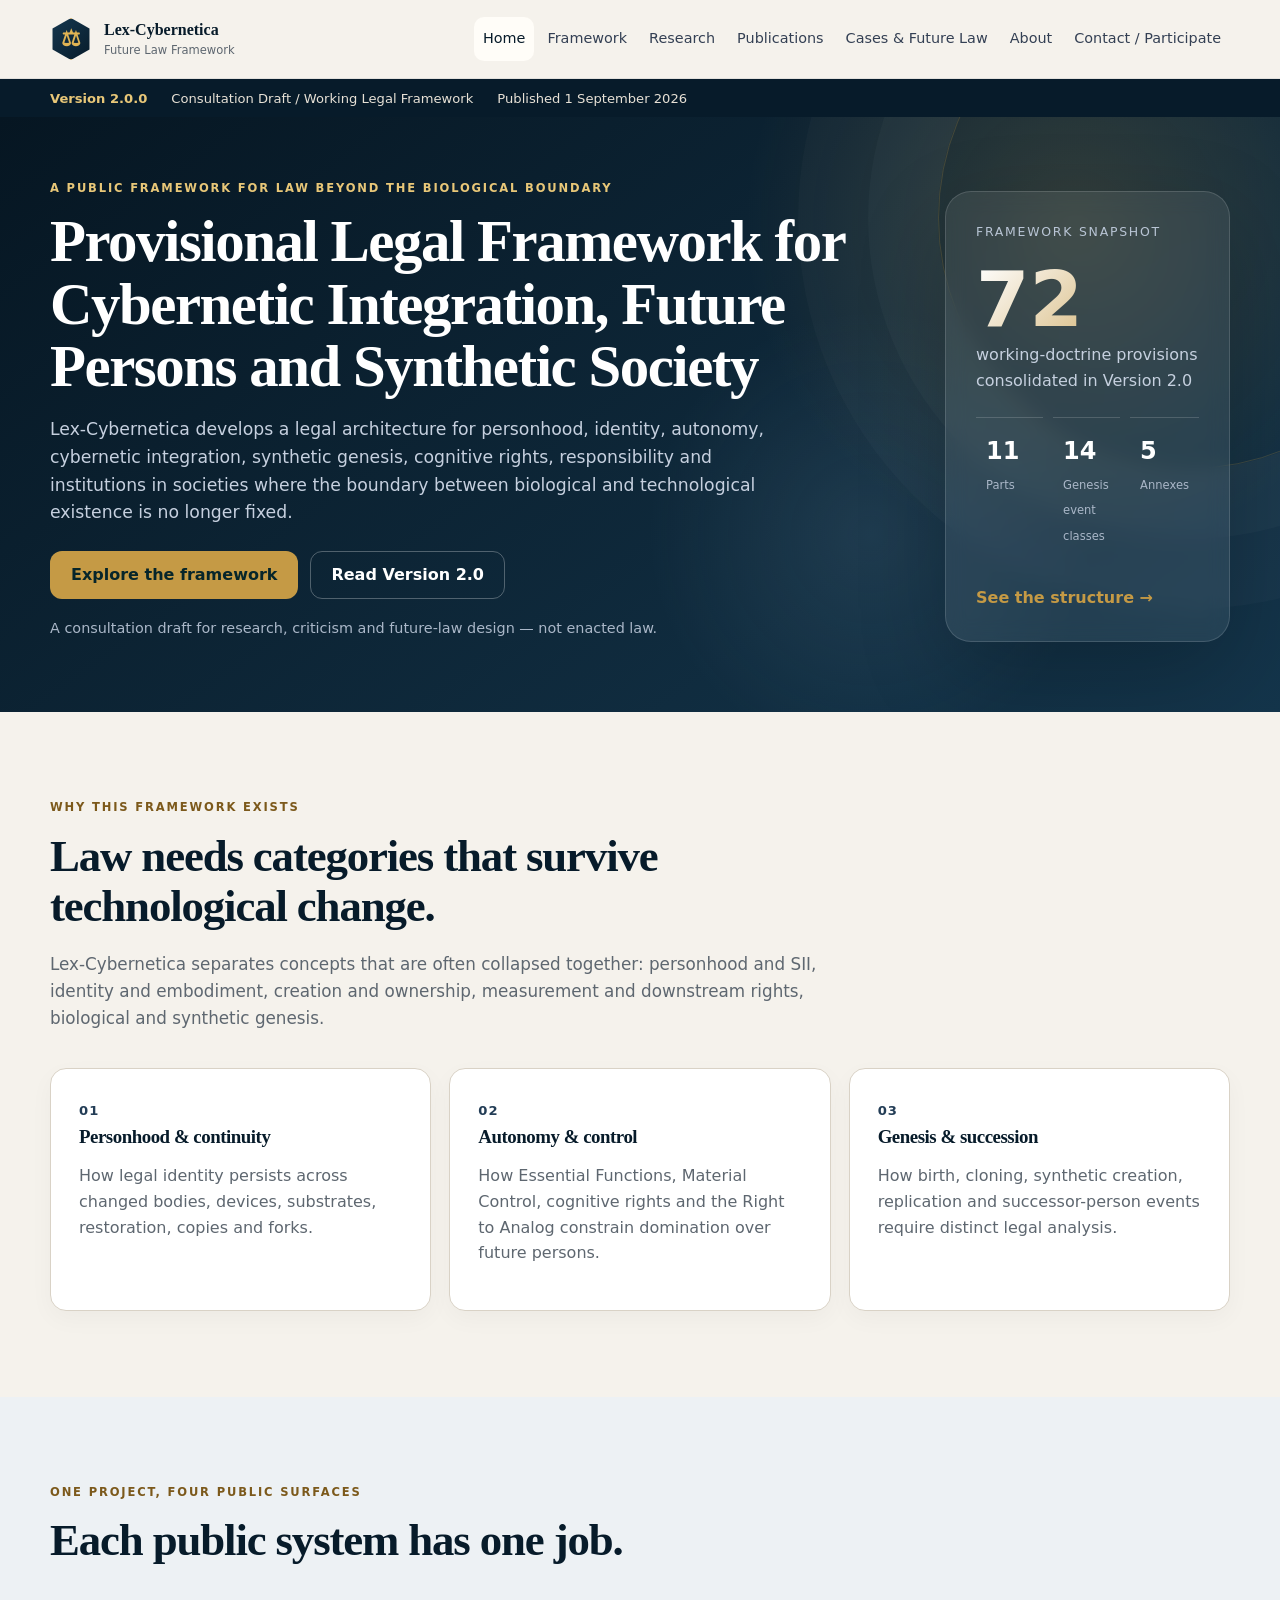
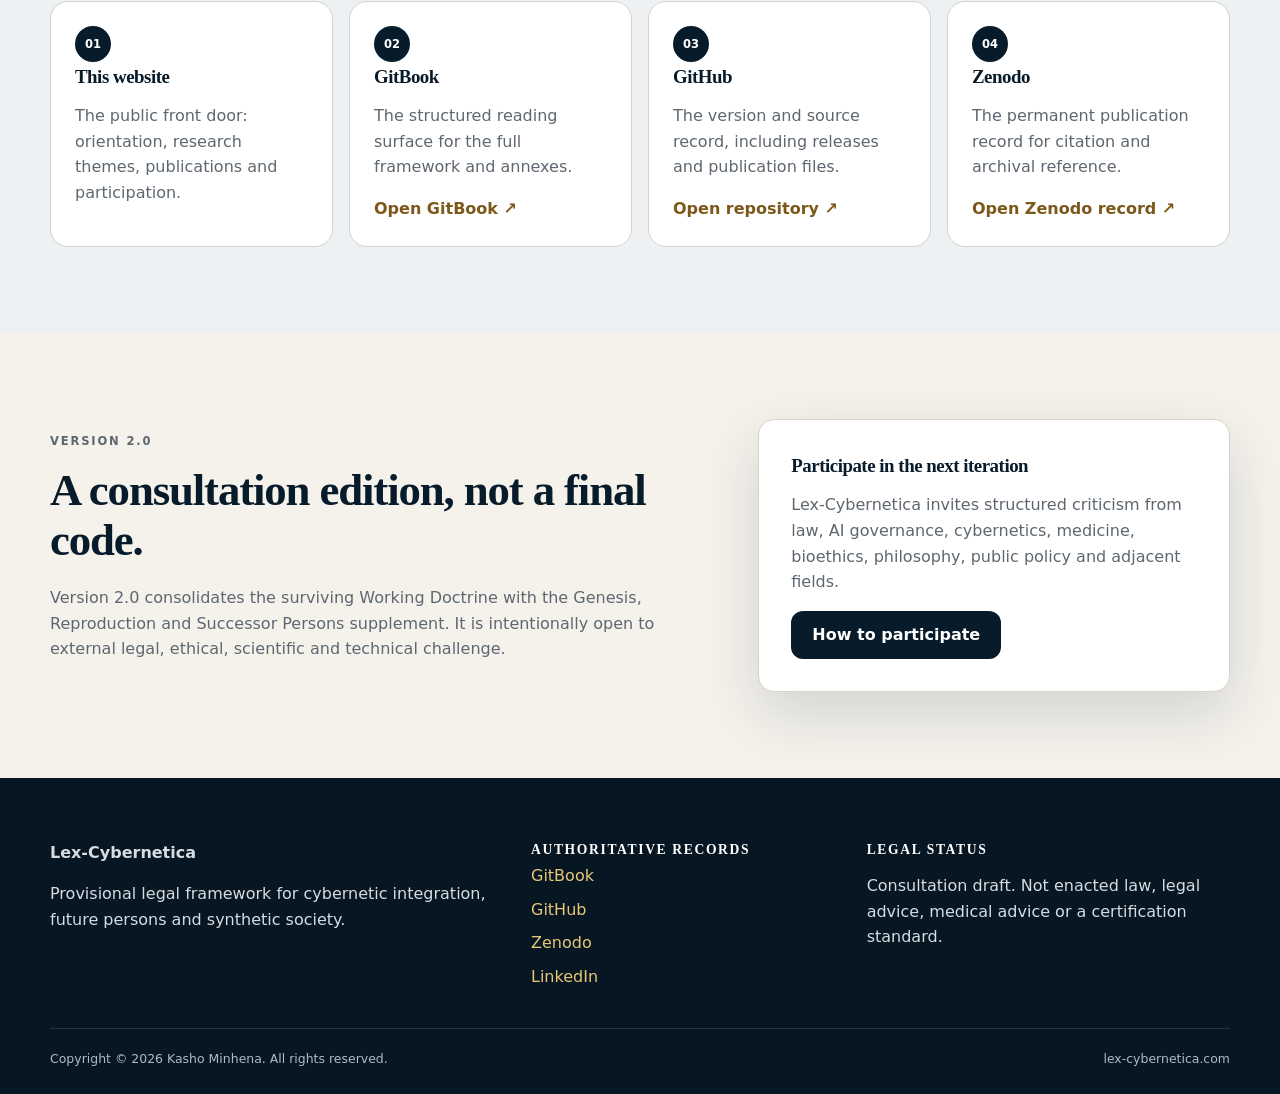
==== website/index.html @ 2afe6c81 "Publish Lex-Cybernetica public website" ====
<!doctype html>
<html lang="en">
<head>
  <meta charset="utf-8">
  <meta name="viewport" content="width=device-width,initial-scale=1">
  <meta name="description" content="Lex-Cybernetica is a provisional legal framework for cybernetic integration, future persons and synthetic society.">
  <meta name="referrer" content="strict-origin-when-cross-origin">
  <meta http-equiv="Content-Security-Policy" content="default-src 'self'; img-src 'self' data:; style-src 'self'; script-src 'self'; connect-src 'none'; object-src 'none'; base-uri 'self'; form-action 'self'; upgrade-insecure-requests">
  <link rel="canonical" href="https://lex-cybernetica.com/">
  <meta property="og:type" content="website">
  <meta property="og:site_name" content="Lex-Cybernetica">
  <meta property="og:title" content="Lex-Cybernetica | Future Law Framework">
  <meta property="og:description" content="Lex-Cybernetica is a provisional legal framework for cybernetic integration, future persons and synthetic society.">
  <meta property="og:url" content="https://lex-cybernetica.com/">
  <meta name="twitter:card" content="summary">
  <title>Lex-Cybernetica | Future Law Framework</title>
  <link rel="stylesheet" href="assets/css/site.css">

</head>
<body>
  <a class="skip-link" href="#main">Skip to content</a>
  <header class="site-header" data-header>
    <div class="container header-inner">
      <a class="brand" href="index.html" aria-label="Lex-Cybernetica home">
        <span class="brand-mark" aria-hidden="true">⚖</span>
        <span class="brand-text"><strong>Lex-Cybernetica</strong><small>Future Law Framework</small></span>
      </a>
      <button class="nav-toggle" type="button" aria-expanded="false" aria-controls="primary-nav" data-nav-toggle>
        <span class="sr-only">Toggle navigation</span><span aria-hidden="true">Menu</span>
      </button>
      <nav id="primary-nav" class="primary-nav" aria-label="Primary" data-nav>
        <a href="index.html" aria-current="page">Home</a><a href="framework.html">Framework</a><a href="research.html">Research</a><a href="publications.html">Publications</a><a href="cases.html">Cases & Future Law</a><a href="about.html">About</a><a href="participate.html">Contact / Participate</a>
      </nav>
    </div>
  </header>
  <main id="main">
    <div class="status-strip" role="note"><div class="container"><strong>Version 2.0.0</strong><span>Consultation Draft / Working Legal Framework</span><span>Published 1 September 2026</span></div></div>

<section class="hero">
  <div class="container hero-grid">
    <div class="hero-copy reveal">
      <p class="eyebrow">A public framework for law beyond the biological boundary</p>
      <h1>Provisional Legal Framework for Cybernetic Integration, Future Persons and Synthetic Society</h1>
      <p class="lede">Lex-Cybernetica develops a legal architecture for personhood, identity, autonomy, cybernetic integration, synthetic genesis, cognitive rights, responsibility and institutions in societies where the boundary between biological and technological existence is no longer fixed.</p>
      <div class="button-row"><a class="button primary" href="framework.html">Explore the framework</a><a class="button ghost" href="publications.html">Read Version 2.0</a></div>
      <p class="hero-note">A consultation draft for research, criticism and future-law design — not enacted law.</p>
    </div>
    <aside class="hero-panel reveal" aria-label="Framework snapshot">
      <span class="panel-kicker">Framework snapshot</span>
      <strong class="big-number">72</strong><span>working-doctrine provisions consolidated in Version 2.0</span>
      <div class="metric-grid"><div><strong>11</strong><span>Parts</span></div><div><strong>14</strong><span>Genesis event classes</span></div><div><strong>5</strong><span>Annexes</span></div></div>
      <a href="framework.html">See the structure →</a>
    </aside>
  </div>
</section>
<section class="section">
  <div class="container">
    <div class="section-head"><p class="eyebrow">Why this framework exists</p><h2>Law needs categories that survive technological change.</h2><p>Lex-Cybernetica separates concepts that are often collapsed together: personhood and SII, identity and embodiment, creation and ownership, measurement and downstream rights, biological and synthetic genesis.</p></div>
    <div class="card-grid three">
      <article class="card"><span class="card-index">01</span><h3>Personhood & continuity</h3><p>How legal identity persists across changed bodies, devices, substrates, restoration, copies and forks.</p></article>
      <article class="card"><span class="card-index">02</span><h3>Autonomy & control</h3><p>How Essential Functions, Material Control, cognitive rights and the Right to Analog constrain domination over future persons.</p></article>
      <article class="card"><span class="card-index">03</span><h3>Genesis & succession</h3><p>How birth, cloning, synthetic creation, replication and successor-person events require distinct legal analysis.</p></article>
    </div>
  </div>
</section>
<section class="section section-tint">
  <div class="container">
    <div class="section-head"><p class="eyebrow">One project, four public surfaces</p><h2>Each public system has one job.</h2></div>
    <div class="surface-grid">
      <article><span>01</span><h3>This website</h3><p>The public front door: orientation, research themes, publications and participation.</p></article>
      <article><span>02</span><h3>GitBook</h3><p>The structured reading surface for the full framework and annexes.</p><a class="text-link" href="https://duck-14.gitbook.io/lex-cybernetica" target="_blank" rel="noopener noreferrer">Open GitBook<span aria-hidden="true"> ↗</span></a></article>
      <article><span>03</span><h3>GitHub</h3><p>The version and source record, including releases and publication files.</p><a class="text-link" href="https://github.com/Kasho-Minhena/lex-cybernetica" target="_blank" rel="noopener noreferrer">Open repository<span aria-hidden="true"> ↗</span></a></article>
      <article><span>04</span><h3>Zenodo</h3><p>The permanent publication record for citation and archival reference.</p><a class="text-link" href="https://zenodo.org/records/22234758" target="_blank" rel="noopener noreferrer">Open Zenodo record<span aria-hidden="true"> ↗</span></a></article>
    </div>
  </div>
</section>
<section class="section">
  <div class="container split">
    <div><p class="eyebrow">Version 2.0</p><h2>A consultation edition, not a final code.</h2><p>Version 2.0 consolidates the surviving Working Doctrine with the Genesis, Reproduction and Successor Persons supplement. It is intentionally open to external legal, ethical, scientific and technical challenge.</p></div>
    <div class="callout"><h3>Participate in the next iteration</h3><p>Lex-Cybernetica invites structured criticism from law, AI governance, cybernetics, medicine, bioethics, philosophy, public policy and adjacent fields.</p><a class="button secondary" href="participate.html">How to participate</a></div>
  </div>
</section>

  </main>
  <footer class="site-footer">
    <div class="container footer-grid">
      <div><strong>Lex-Cybernetica</strong><p>Provisional legal framework for cybernetic integration, future persons and synthetic society.</p></div>
      <div><h2>Authoritative records</h2><div class="footer-links"><a href="https://duck-14.gitbook.io/lex-cybernetica" target="_blank" rel="noopener noreferrer">GitBook</a><a href="https://github.com/Kasho-Minhena/lex-cybernetica" target="_blank" rel="noopener noreferrer">GitHub</a><a href="https://zenodo.org/records/22234758" target="_blank" rel="noopener noreferrer">Zenodo</a><a href="https://www.linkedin.com/feed/update/urn:li:ugcPost:7500589433096794115/?actorCompanyId=143609964" target="_blank" rel="noopener noreferrer">LinkedIn</a></div></div>
      <div><h2>Legal status</h2><p>Consultation draft. Not enacted law, legal advice, medical advice or a certification standard.</p></div>
    </div>
    <div class="container footer-bottom"><span>Copyright © 2026 Kasho Minhena. All rights reserved.</span><span>lex-cybernetica.com</span></div>
  </footer>
  <script src="assets/js/site.js" defer></script>
</body>
</html>
---- website/assets/css/site.css ----
:root{--ink:#071b2a;--ink-2:#102b3f;--paper:#f5f2ec;--white:#fffdf8;--muted:#5e6770;--line:#d9d2c6;--cyan:#c59a45;--cyan-dark:#7c591b;--violet:#233d56;--gold:#c59a45;--shadow:0 22px 60px rgba(7,27,42,.14);--radius:16px;--max:1180px}
*{box-sizing:border-box}html{scroll-behavior:smooth}body{margin:0;background:var(--paper);color:var(--ink);font-family:Inter,ui-sans-serif,system-ui,-apple-system,BlinkMacSystemFont,"Segoe UI",sans-serif;line-height:1.6}a{color:inherit}a:focus-visible,button:focus-visible{outline:3px solid var(--cyan);outline-offset:3px;border-radius:8px}img{max-width:100%}.container{width:min(var(--max),calc(100% - 40px));margin-inline:auto}.narrow{max-width:850px}.skip-link{position:fixed;left:16px;top:-80px;z-index:999;background:#fff;color:#000;padding:12px 16px;border-radius:10px}.skip-link:focus{top:16px}.sr-only{position:absolute;width:1px;height:1px;padding:0;margin:-1px;overflow:hidden;clip:rect(0,0,0,0);white-space:nowrap;border:0}.site-header{position:sticky;top:0;z-index:50;background:rgba(246,247,248,.94);backdrop-filter:blur(16px);border-bottom:1px solid rgba(11,20,37,.08)}.header-inner{display:flex;align-items:center;justify-content:space-between;min-height:78px;gap:24px}.brand{text-decoration:none;display:flex;align-items:center;gap:12px}.brand-mark{display:grid;place-items:center;width:42px;height:42px;border-radius:13px;background:linear-gradient(135deg,var(--ink),var(--violet));color:white;font-weight:800;letter-spacing:.04em}.brand-text{display:grid;line-height:1.05}.brand-text small{color:var(--muted);font-size:.72rem;margin-top:5px}.primary-nav{display:flex;gap:4px;align-items:center}.primary-nav a{text-decoration:none;padding:10px 9px;border-radius:10px;font-size:.9rem;color:#344054}.primary-nav a:hover,.primary-nav a[aria-current="page"]{background:#fff;color:var(--ink)}.nav-toggle{display:none;border:1px solid var(--line);background:#fff;border-radius:10px;padding:9px 12px;font:inherit}.status-strip{background:var(--ink);color:#dbe3ef;font-size:.82rem}.status-strip .container{display:flex;gap:24px;align-items:center;min-height:38px}.status-strip strong{color:var(--cyan)}.hero{position:relative;overflow:hidden;padding:62px 0 58px;background:radial-gradient(circle at 84% 18%,rgba(118,103,242,.24),transparent 28%),radial-gradient(circle at 68% 70%,rgba(44,212,217,.16),transparent 23%),linear-gradient(145deg,#081321,#14233a);color:white}.hero:after{content:"";position:absolute;width:500px;height:500px;border:1px solid rgba(255,255,255,.08);border-radius:50%;right:-160px;top:-150px;box-shadow:0 0 0 70px rgba(255,255,255,.025),0 0 0 140px rgba(255,255,255,.018)}.hero-grid{position:relative;z-index:1;display:grid;grid-template-columns:minmax(0,1.7fr) minmax(285px,.55fr);gap:48px;align-items:center}.eyebrow{text-transform:uppercase;letter-spacing:.16em;font-weight:800;font-size:.72rem;color:var(--cyan-dark);margin:0 0 14px}.hero .eyebrow,.section-dark .eyebrow{color:var(--cyan)}h1,h2,h3{line-height:1.12;letter-spacing:-.025em}h1{font-size:clamp(2.45rem,4.6vw,4.15rem);line-height:1.06;margin:.1em 0 .3em;max-width:1000px}h2{font-size:clamp(1.8rem,3.5vw,3rem);margin:.15em 0 .45em}h3{font-size:1.18rem;margin:.2em 0 .5em}.lede{font-size:clamp(1.05rem,1.8vw,1.3rem);color:#4b5565;max-width:800px}.hero .lede{color:#c6d0df;max-width:760px;font-size:clamp(1rem,1.35vw,1.16rem)}.button-row{display:flex;flex-wrap:wrap;gap:12px;margin-top:24px}.button{display:inline-flex;align-items:center;justify-content:center;min-height:48px;padding:0 20px;border-radius:12px;text-decoration:none;font-weight:800;border:1px solid transparent;transition:transform .18s ease,background .18s ease}.button:hover{transform:translateY(-2px)}.button.primary{background:var(--cyan);color:#06252a}.button.secondary{background:var(--ink);color:#fff}.button.ghost{border-color:rgba(255,255,255,.28);color:inherit;background:transparent}.section .button.ghost,.publication-card .button.ghost{border-color:var(--line);color:var(--ink);background:#fff}.hero-note{font-size:.9rem;color:#aab7c8;margin-top:18px}.hero-panel{background:rgba(255,255,255,.075);border:1px solid rgba(255,255,255,.14);border-radius:26px;padding:30px;backdrop-filter:blur(10px);box-shadow:0 30px 90px rgba(0,0,0,.2)}.panel-kicker{display:block;color:#b9c5d5;font-size:.78rem;text-transform:uppercase;letter-spacing:.14em}.big-number{display:block;font-size:4.8rem;line-height:.95;margin:22px 0 5px;color:#fff}@supports ((-webkit-background-clip:text) or (background-clip:text)){.big-number{background:linear-gradient(135deg,#fff,var(--cyan));-webkit-background-clip:text;background-clip:text;color:transparent}}.hero-panel>span:not(.panel-kicker){color:#c6d0df}.metric-grid{display:grid;grid-template-columns:repeat(3,1fr);gap:10px;margin:24px 0}.metric-grid div{padding:14px 10px;border-top:1px solid rgba(255,255,255,.16)}.metric-grid strong{display:block;font-size:1.5rem}.metric-grid span{font-size:.72rem;color:#aab7c8}.hero-panel a{color:var(--cyan);font-weight:800;text-decoration:none}.section{padding:86px 0}.section-tint{background:#edf1f4}.section-dark{background:var(--ink);color:#eef4fb}.section-dark p{color:#b9c5d5}.section-head{max-width:780px;margin-bottom:36px}.section-head>p:not(.eyebrow){color:var(--muted);font-size:1.05rem}.card-grid{display:grid;gap:18px}.card-grid.three{grid-template-columns:repeat(3,1fr)}.card{background:white;border:1px solid var(--line);border-radius:var(--radius);padding:28px;box-shadow:0 8px 25px rgba(11,20,37,.035)}.card p{color:var(--muted)}.card-index{font-weight:900;color:var(--violet);font-size:.82rem;letter-spacing:.08em}.text-link{color:var(--cyan-dark);font-weight:800;text-decoration:none}.surface-grid{display:grid;grid-template-columns:repeat(4,1fr);gap:16px}.surface-grid article{background:#fff;padding:24px;border-radius:18px;border:1px solid var(--line)}.surface-grid article>span{display:inline-grid;place-items:center;width:36px;height:36px;border-radius:50%;background:var(--ink);color:#fff;font-size:.72rem;font-weight:900}.surface-grid p{color:var(--muted)}.split{display:grid;grid-template-columns:1.15fr .85fr;gap:70px;align-items:center}.split p{color:var(--muted)}.callout,.identity-card{background:#fff;border:1px solid var(--line);border-radius:var(--radius);padding:32px;box-shadow:var(--shadow)}.page-hero{padding:86px 0 62px;background:linear-gradient(180deg,#eef2f6,transparent)}.page-hero h1{font-size:clamp(2.5rem,5vw,4.7rem)}.principles{background:#fff;border:1px solid var(--line);border-radius:var(--radius);padding:34px;margin-bottom:70px}.principle-list{list-style:none;padding:0;margin:20px 0 0;display:grid;gap:0}.principle-list li{display:grid;grid-template-columns:.8fr 1.2fr;gap:28px;padding:20px 0;border-top:1px solid var(--line)}.principle-list span{color:var(--muted)}.part-list{display:grid;grid-template-columns:repeat(2,1fr);gap:12px}.part-list article{display:grid;grid-template-columns:54px 1fr;align-items:center;background:#fff;border:1px solid var(--line);border-radius:15px;padding:16px 18px}.part-list article>span{font-weight:900;color:var(--violet)}.part-list h3{margin:0}.annex-band{margin-top:55px;padding:34px;border-radius:var(--radius);background:linear-gradient(135deg,var(--ink),#243a5e);color:#fff;display:grid;grid-template-columns:1fr 1fr;gap:40px}.annex-band ul{margin:0;padding-left:20px}.annex-band .eyebrow{color:var(--cyan)}.centered{justify-content:center;margin-top:36px}.research-grid{display:grid;grid-template-columns:repeat(2,1fr);gap:18px}.research-grid article{padding:32px;border:1px solid var(--line);background:#fff;border-radius:var(--radius)}.research-grid article>span{color:var(--violet);font-weight:900;font-size:.76rem;text-transform:uppercase;letter-spacing:.12em}.research-grid p{color:var(--muted)}.process-list{list-style:none;padding:0;margin:0;display:grid;gap:10px}.process-list li{display:flex;align-items:center;gap:14px;padding:14px 16px;background:rgba(255,255,255,.07);border-radius:12px}.process-list span{display:grid;place-items:center;width:30px;height:30px;border-radius:50%;background:var(--cyan);color:var(--ink);font-weight:900}.callout-wide{display:flex;align-items:center;justify-content:space-between;gap:40px;background:#fff;border:1px solid var(--line);border-radius:var(--radius);padding:34px}.callout-wide p{color:var(--muted)}.publication-card{display:grid;grid-template-columns:1.4fr .6fr;background:#fff;border:1px solid var(--line);border-radius:28px;overflow:hidden;box-shadow:var(--shadow);margin-bottom:70px}.pub-main{padding:42px}.pub-actions{padding:38px;background:#eef2f6;display:flex;flex-direction:column;align-items:stretch;gap:12px}.pill{display:inline-block;background:#dff9f7;color:#096b70;font-weight:900;padding:7px 11px;border-radius:999px;font-size:.75rem;text-transform:uppercase;letter-spacing:.08em}.pub-subtitle{font-size:1.2rem;color:var(--muted);max-width:700px}.publication-card dl{display:grid;grid-template-columns:repeat(2,1fr);gap:16px;margin-top:32px}.publication-card dl div{border-top:1px solid var(--line);padding-top:12px}.publication-card dt{font-size:.75rem;text-transform:uppercase;color:var(--muted);font-weight:800}.publication-card dd{margin:4px 0 0;font-weight:800;overflow-wrap:anywhere}.download-row{display:flex;gap:10px;margin-top:8px}.download-row a{flex:1;text-align:center;padding:10px;border-radius:10px;background:#fff;border:1px solid var(--line);font-weight:800;text-decoration:none}.legal-box{margin-top:36px;padding:24px;border-left:4px solid var(--gold);background:#fff}.scenario-flow{display:grid;grid-template-columns:repeat(4,1fr);gap:12px}.scenario-flow>div{padding:26px 22px;background:#fff;border:1px solid var(--line);border-radius:18px}.scenario-flow span{font-size:1.7rem;font-weight:900;color:var(--violet)}.scenario-flow p{color:var(--muted)}.quote-card{background:#fff;padding:40px;border-radius:var(--radius);box-shadow:var(--shadow)}.quote-card p{font-size:1.8rem!important;color:var(--ink)!important;font-weight:800}.quote-card span{color:var(--muted)}.identity-card>span{color:var(--violet);text-transform:uppercase;letter-spacing:.12em;font-size:.75rem;font-weight:900}.compare-grid{display:grid;grid-template-columns:1fr 1fr;gap:22px}.compare-grid>div{padding:30px;border:1px solid rgba(255,255,255,.12);border-radius:20px}.compare-grid li{margin:9px 0;color:#c6d0df}.participation-grid{display:grid;grid-template-columns:repeat(2,1fr);gap:18px}.participation-grid article{background:#fff;border:1px solid var(--line);padding:28px;border-radius:var(--radius)}.participation-grid article>span{color:var(--violet);font-weight:900}.participation-grid p{color:var(--muted)}.contact-panel{margin-top:55px;padding:38px;background:linear-gradient(135deg,var(--ink),#253e66);color:#fff;border-radius:var(--radius);display:flex;align-items:center;justify-content:space-between;gap:40px}.contact-panel p{color:#c6d0df}.submission-guide{margin-top:55px;max-width:820px}.submission-guide li{margin:10px 0}.site-footer{background:#07111f;color:#c6d0df;padding:62px 0 25px}.footer-grid{display:grid;grid-template-columns:1.2fr .8fr 1fr;gap:45px}.site-footer h2{font-size:.85rem;color:#fff;text-transform:uppercase;letter-spacing:.12em}.footer-links{display:grid;gap:8px}.footer-links a{color:var(--cyan);text-decoration:none}.footer-bottom{border-top:1px solid rgba(255,255,255,.12);margin-top:38px;padding-top:20px;display:flex;justify-content:space-between;gap:20px;font-size:.78rem;color:#8da0b8}
@media (max-width:980px){.header-inner{flex-wrap:wrap}.primary-nav{display:flex;width:100%;flex-wrap:wrap;justify-content:flex-start;padding-bottom:12px}.js-enabled .header-inner{flex-wrap:nowrap}.js-enabled .primary-nav{position:absolute;top:78px;left:20px;right:20px;width:auto;display:none;flex-direction:column;align-items:stretch;background:#fff;padding:10px;border:1px solid var(--line);border-radius:16px;box-shadow:var(--shadow)}.js-enabled .primary-nav[data-open="true"]{display:flex}.js-enabled .nav-toggle{display:block}.hero-grid,.split,.publication-card{grid-template-columns:1fr}.hero-grid{gap:38px}.surface-grid,.scenario-flow{grid-template-columns:repeat(2,1fr)}.card-grid.three{grid-template-columns:1fr}.footer-grid{grid-template-columns:1fr 1fr}.publication-card dl{grid-template-columns:1fr 1fr}.status-strip .container{overflow:auto;white-space:nowrap}}
@media (max-width:650px){.status-strip .container{overflow:visible;white-space:normal;flex-wrap:wrap;padding:8px 0;gap:4px 14px}.container{width:min(100% - 28px,var(--max))}.hero,.section{padding:62px 0}.page-hero{padding:62px 0 40px}.surface-grid,.part-list,.research-grid,.participation-grid,.scenario-flow,.compare-grid,.footer-grid,.publication-card dl{grid-template-columns:1fr}.principle-list li{grid-template-columns:1fr;gap:7px}.annex-band{grid-template-columns:1fr}.callout-wide,.contact-panel{align-items:flex-start;flex-direction:column}.footer-bottom{flex-direction:column}.brand-text small{display:none}.status-strip .container{gap:16px}.pub-main,.pub-actions{padding:26px}.hero-panel{padding:24px}}
@media (prefers-reduced-motion:reduce){*{scroll-behavior:auto!important;transition:none!important}}
@media print{.site-header,.status-strip,.site-footer,.button-row,.pub-actions{display:none!important}body{background:#fff}.section,.page-hero{padding:28px 0}.card,.publication-card{box-shadow:none}}

/* Unified-emblem visual system: derived from the Tales from Lex-Cybernetica covers. */
.brand-mark{border-radius:0;clip-path:polygon(50% 0,94% 25%,94% 75%,50% 100%,6% 75%,6% 25%);background:linear-gradient(135deg,#153850,#071b2a);color:#e0b353;font-family:Georgia,"Times New Roman",serif;font-size:1.4rem;box-shadow:inset 0 0 0 1px rgba(224,179,83,.82)}
.brand-text,h1,h2,h3{font-family:Georgia,"Times New Roman",serif}.brand-text small{font-family:Inter,ui-sans-serif,system-ui,sans-serif;letter-spacing:0}.site-header{background:rgba(245,242,236,.96)}.primary-nav a:hover,.primary-nav a[aria-current="page"]{background:#fffdf8;color:#071b2a}.hero{background:radial-gradient(circle at 84% 18%,rgba(197,154,69,.2),transparent 28%),radial-gradient(circle at 68% 70%,rgba(105,137,159,.17),transparent 23%),linear-gradient(145deg,#061622,#14354b)}.hero:after{border-color:rgba(197,154,69,.22)}.hero .eyebrow,.section-dark .eyebrow{color:#e8c778}.status-strip{background:#071b2a;color:#e7e1d6}.status-strip strong{color:#e8c778}.site-footer{background:#061622;color:#d6dce0}.footer-links a{color:#e8c778}.footer-bottom{color:#aebbc6}.book-shelf{display:grid;grid-template-columns:repeat(4,1fr);gap:18px;margin-top:30px}.book-card{display:flex;flex-direction:column;overflow:hidden;background:#fffdf8;border:1px solid var(--line);border-radius:var(--radius);box-shadow:0 10px 26px rgba(7,27,42,.08);transition:transform .18s ease,box-shadow .18s ease}.book-card:hover{transform:translateY(-4px);box-shadow:var(--shadow)}.book-cover{display:block;aspect-ratio:2 / 3;background:#071b2a;overflow:hidden}.book-cover img{display:block;width:100%;height:100%;object-fit:cover}.book-card h3{margin:18px 18px 7px;font-size:1.2rem}.book-card a:not(.book-cover){margin:0 18px 20px;color:#7c591b;font-weight:800;text-decoration:none}@media (max-width:980px){.book-shelf{grid-template-columns:repeat(2,1fr)}}@media (max-width:650px){.book-shelf{grid-template-columns:1fr}}
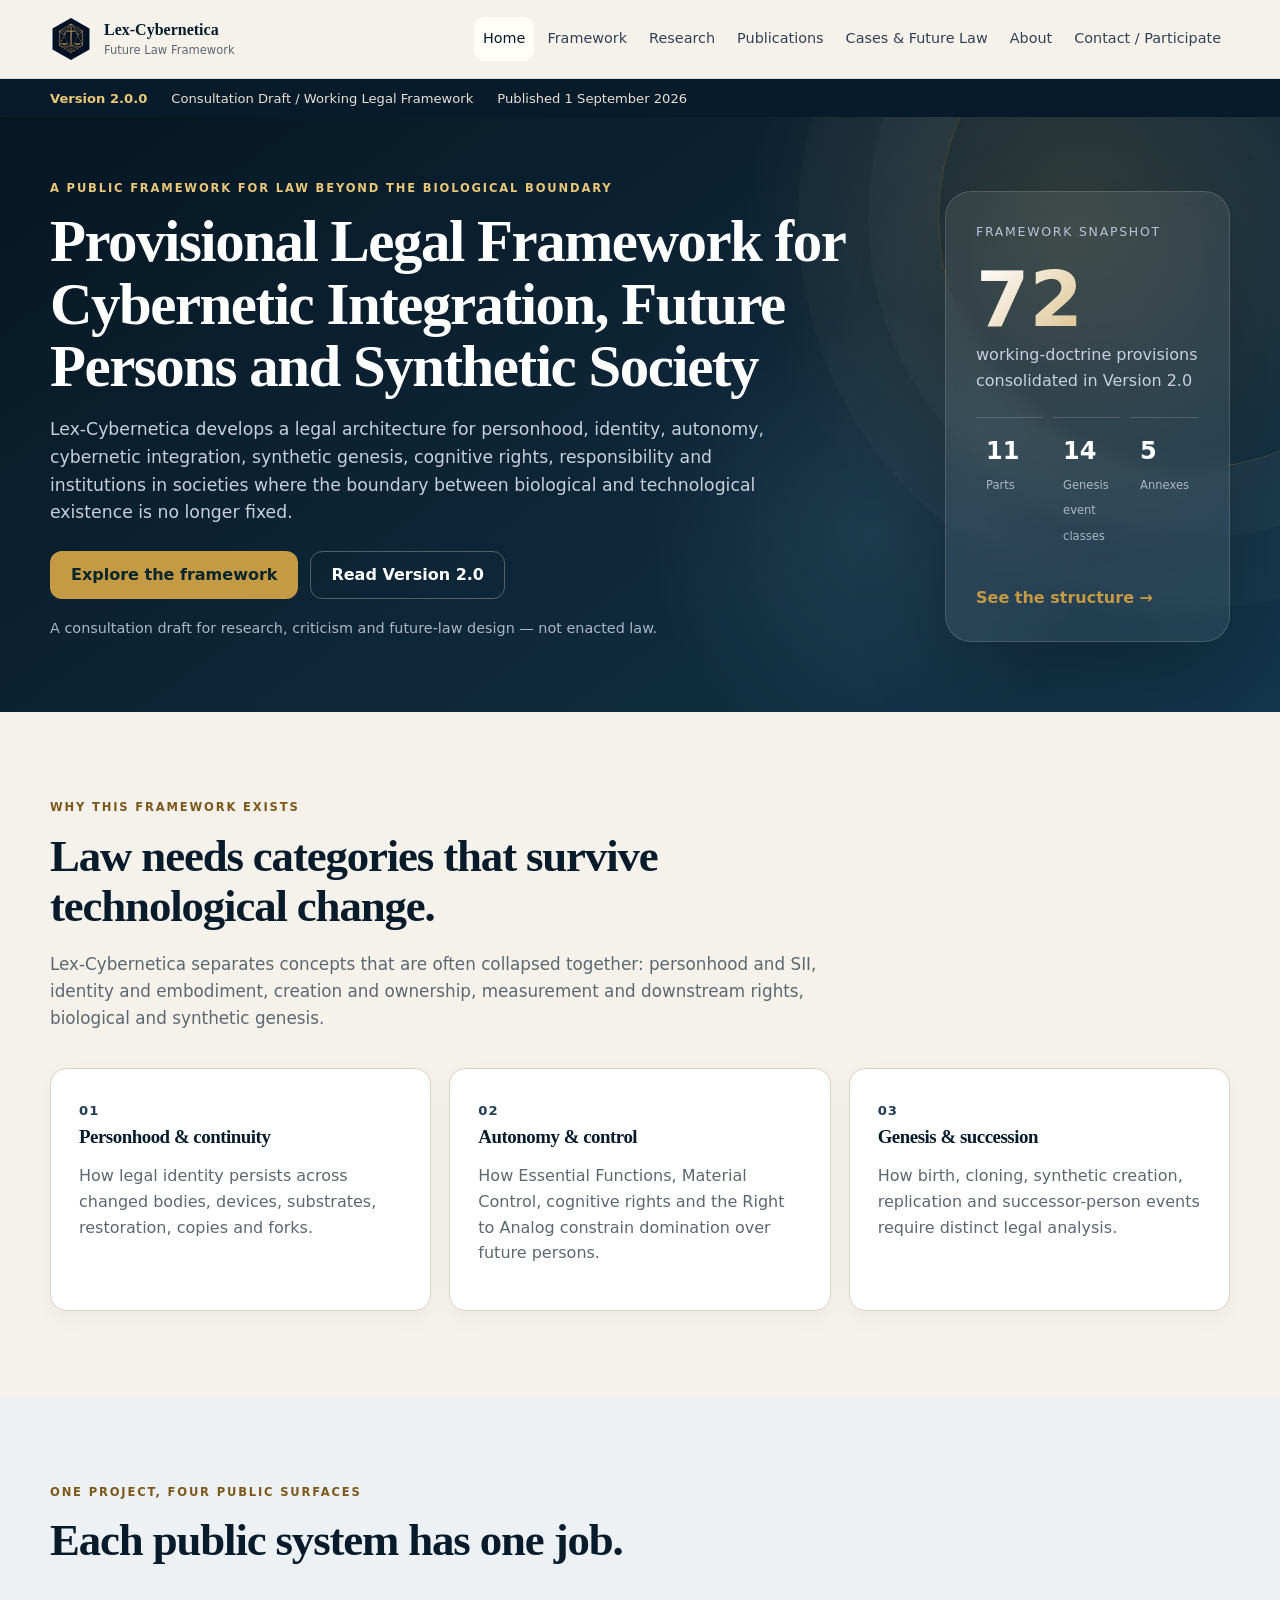
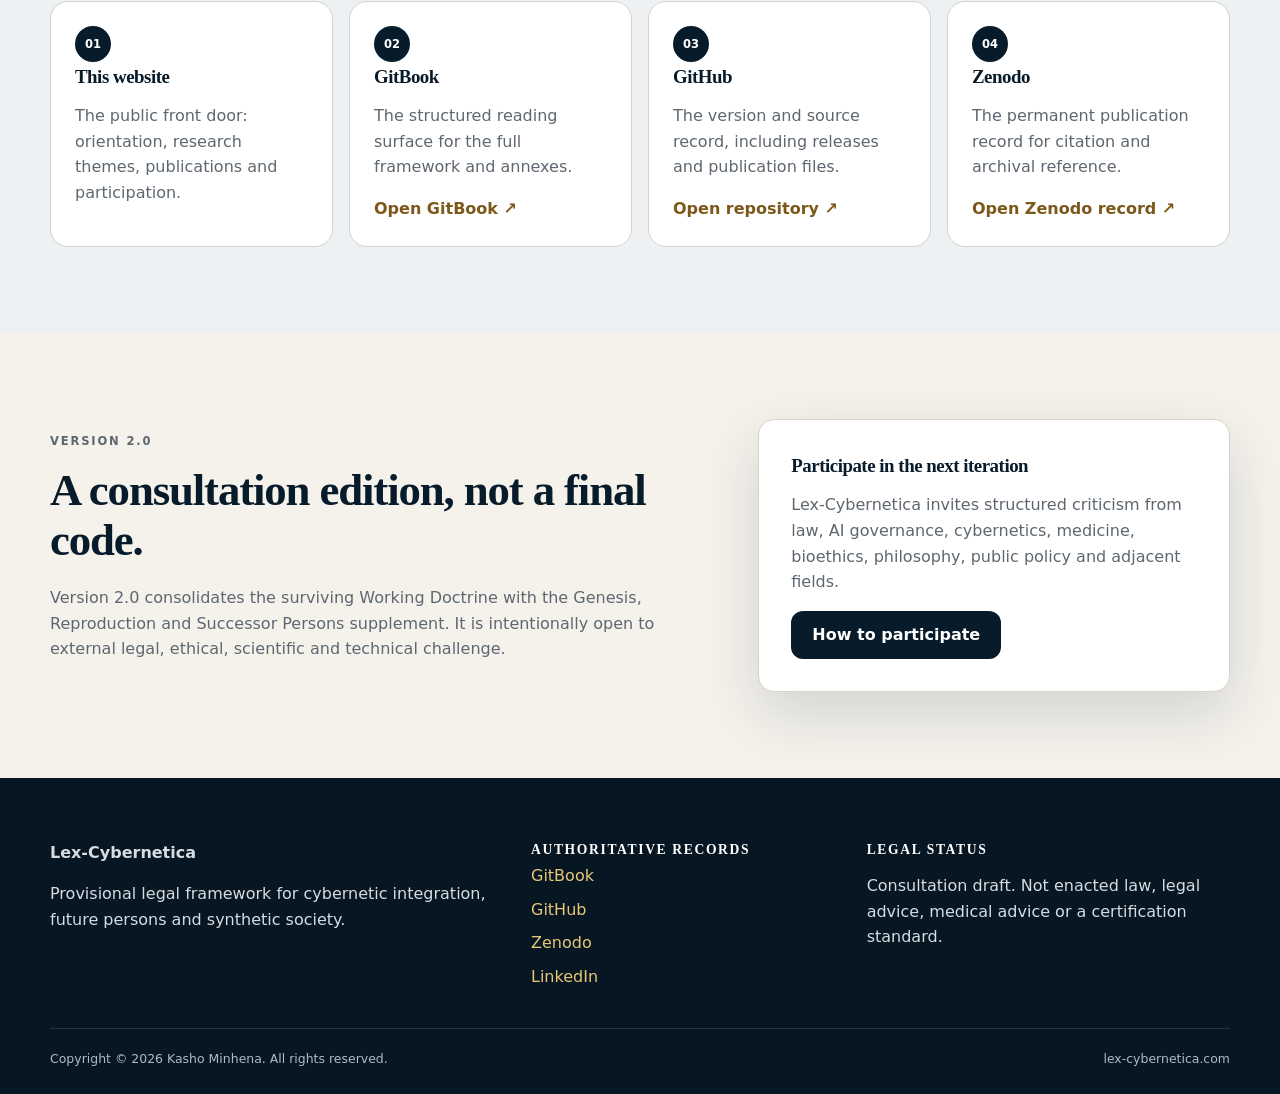
==== commit 5f69d275: "Use original Lex-Cybernetica book emblem" ====
--- a/website/index.html
+++ b/website/index.html
@@ -5,7 +5,7 @@
   <meta name="viewport" content="width=device-width,initial-scale=1">
   <meta name="description" content="Lex-Cybernetica is a provisional legal framework for cybernetic integration, future persons and synthetic society.">
   <meta name="referrer" content="strict-origin-when-cross-origin">
-  <meta http-equiv="Content-Security-Policy" content="default-src 'self'; img-src 'self' data:; style-src 'self'; script-src 'self'; connect-src 'none'; object-src 'none'; base-uri 'self'; form-action 'self'; upgrade-insecure-requests">
+  <meta http-equiv="Content-Security-Policy" content="default-src 'self'; img-src 'self' data:; style-src 'self'; script-src 'self'; connect-src 'none'; object-src 'none'; base-uri 'self'; form-action 'self'">
   <link rel="canonical" href="https://lex-cybernetica.com/">
   <meta property="og:type" content="website">
   <meta property="og:site_name" content="Lex-Cybernetica">
@@ -22,7 +22,7 @@
   <header class="site-header" data-header>
     <div class="container header-inner">
       <a class="brand" href="index.html" aria-label="Lex-Cybernetica home">
-        <span class="brand-mark" aria-hidden="true">⚖</span>
+        <img class="brand-mark" src="assets/images/lex-cybernetica-emblem.jpg" alt="">
         <span class="brand-text"><strong>Lex-Cybernetica</strong><small>Future Law Framework</small></span>
       </a>
       <button class="nav-toggle" type="button" aria-expanded="false" aria-controls="primary-nav" data-nav-toggle>
@@ -85,7 +85,7 @@
   <footer class="site-footer">
     <div class="container footer-grid">
       <div><strong>Lex-Cybernetica</strong><p>Provisional legal framework for cybernetic integration, future persons and synthetic society.</p></div>
-      <div><h2>Authoritative records</h2><div class="footer-links"><a href="https://duck-14.gitbook.io/lex-cybernetica" target="_blank" rel="noopener noreferrer">GitBook</a><a href="https://github.com/Kasho-Minhena/lex-cybernetica" target="_blank" rel="noopener noreferrer">GitHub</a><a href="https://zenodo.org/records/22234758" target="_blank" rel="noopener noreferrer">Zenodo</a><a href="https://www.linkedin.com/feed/update/urn:li:ugcPost:7500589433096794115/?actorCompanyId=143609964" target="_blank" rel="noopener noreferrer">LinkedIn</a></div></div>
+      <div><h2>Authoritative records</h2><div class="footer-links"><a href="https://duck-14.gitbook.io/lex-cybernetica" target="_blank" rel="noopener noreferrer">GitBook</a><a href="https://github.com/Kasho-Minhena/lex-cybernetica" target="_blank" rel="noopener noreferrer">GitHub</a><a href="https://zenodo.org/records/22234758" target="_blank" rel="noopener noreferrer">Zenodo</a><a href="https://www.linkedin.com/company/143609964/admin/dashboard/" target="_blank" rel="noopener noreferrer">LinkedIn</a></div></div>
       <div><h2>Legal status</h2><p>Consultation draft. Not enacted law, legal advice, medical advice or a certification standard.</p></div>
     </div>
     <div class="container footer-bottom"><span>Copyright © 2026 Kasho Minhena. All rights reserved.</span><span>lex-cybernetica.com</span></div>
--- a/website/assets/css/site.css
+++ b/website/assets/css/site.css
@@ -7,5 +7,6 @@
 @media print{.site-header,.status-strip,.site-footer,.button-row,.pub-actions{display:none!important}body{background:#fff}.section,.page-hero{padding:28px 0}.card,.publication-card{box-shadow:none}}
 
 /* Unified-emblem visual system: derived from the Tales from Lex-Cybernetica covers. */
+.brand-mark{display:block;object-fit:cover;object-position:center;width:42px;height:42px;border-radius:0;clip-path:polygon(50% 0,94% 25%,94% 75%,50% 100%,6% 75%,6% 25%);background:#071b2a;box-shadow:inset 0 0 0 1px rgba(224,179,83,.82)}
 .brand-mark{border-radius:0;clip-path:polygon(50% 0,94% 25%,94% 75%,50% 100%,6% 75%,6% 25%);background:linear-gradient(135deg,#153850,#071b2a);color:#e0b353;font-family:Georgia,"Times New Roman",serif;font-size:1.4rem;box-shadow:inset 0 0 0 1px rgba(224,179,83,.82)}
 .brand-text,h1,h2,h3{font-family:Georgia,"Times New Roman",serif}.brand-text small{font-family:Inter,ui-sans-serif,system-ui,sans-serif;letter-spacing:0}.site-header{background:rgba(245,242,236,.96)}.primary-nav a:hover,.primary-nav a[aria-current="page"]{background:#fffdf8;color:#071b2a}.hero{background:radial-gradient(circle at 84% 18%,rgba(197,154,69,.2),transparent 28%),radial-gradient(circle at 68% 70%,rgba(105,137,159,.17),transparent 23%),linear-gradient(145deg,#061622,#14354b)}.hero:after{border-color:rgba(197,154,69,.22)}.hero .eyebrow,.section-dark .eyebrow{color:#e8c778}.status-strip{background:#071b2a;color:#e7e1d6}.status-strip strong{color:#e8c778}.site-footer{background:#061622;color:#d6dce0}.footer-links a{color:#e8c778}.footer-bottom{color:#aebbc6}.book-shelf{display:grid;grid-template-columns:repeat(4,1fr);gap:18px;margin-top:30px}.book-card{display:flex;flex-direction:column;overflow:hidden;background:#fffdf8;border:1px solid var(--line);border-radius:var(--radius);box-shadow:0 10px 26px rgba(7,27,42,.08);transition:transform .18s ease,box-shadow .18s ease}.book-card:hover{transform:translateY(-4px);box-shadow:var(--shadow)}.book-cover{display:block;aspect-ratio:2 / 3;background:#071b2a;overflow:hidden}.book-cover img{display:block;width:100%;height:100%;object-fit:cover}.book-card h3{margin:18px 18px 7px;font-size:1.2rem}.book-card a:not(.book-cover){margin:0 18px 20px;color:#7c591b;font-weight:800;text-decoration:none}@media (max-width:980px){.book-shelf{grid-template-columns:repeat(2,1fr)}}@media (max-width:650px){.book-shelf{grid-template-columns:1fr}}
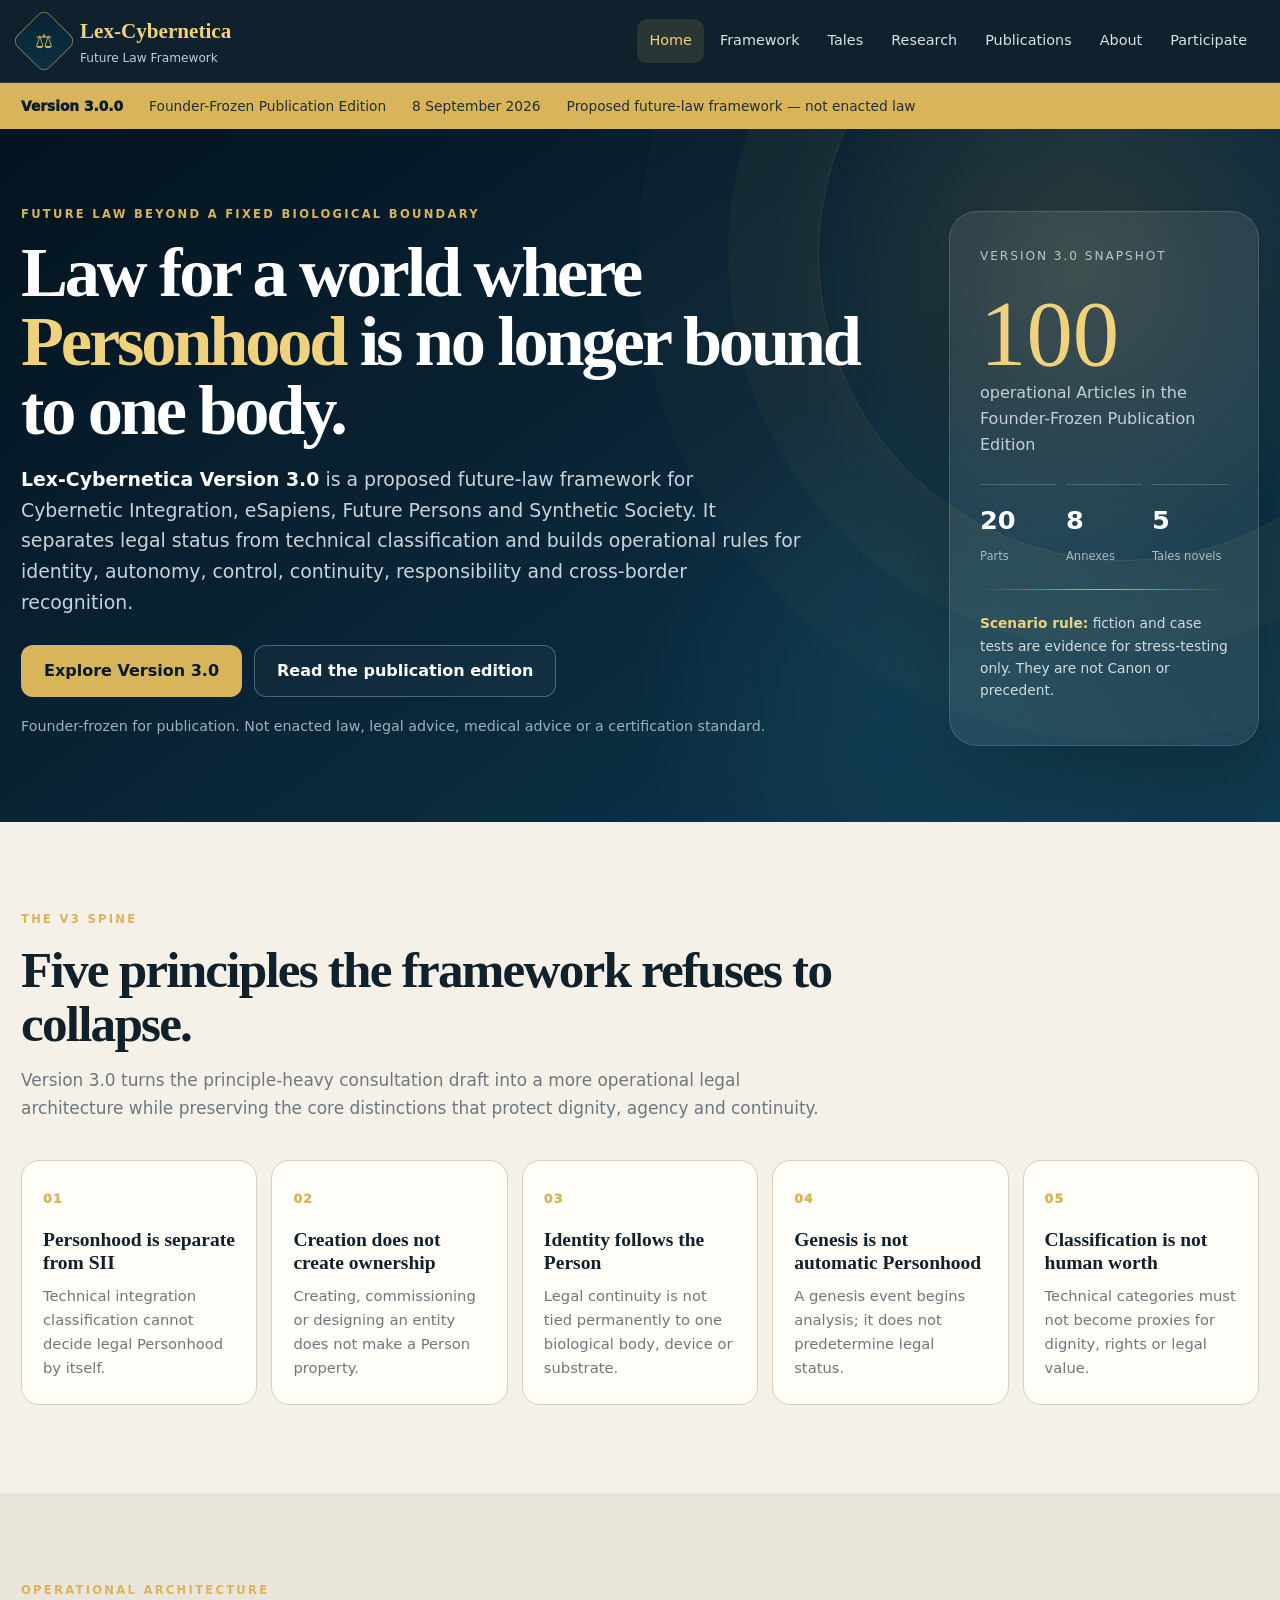
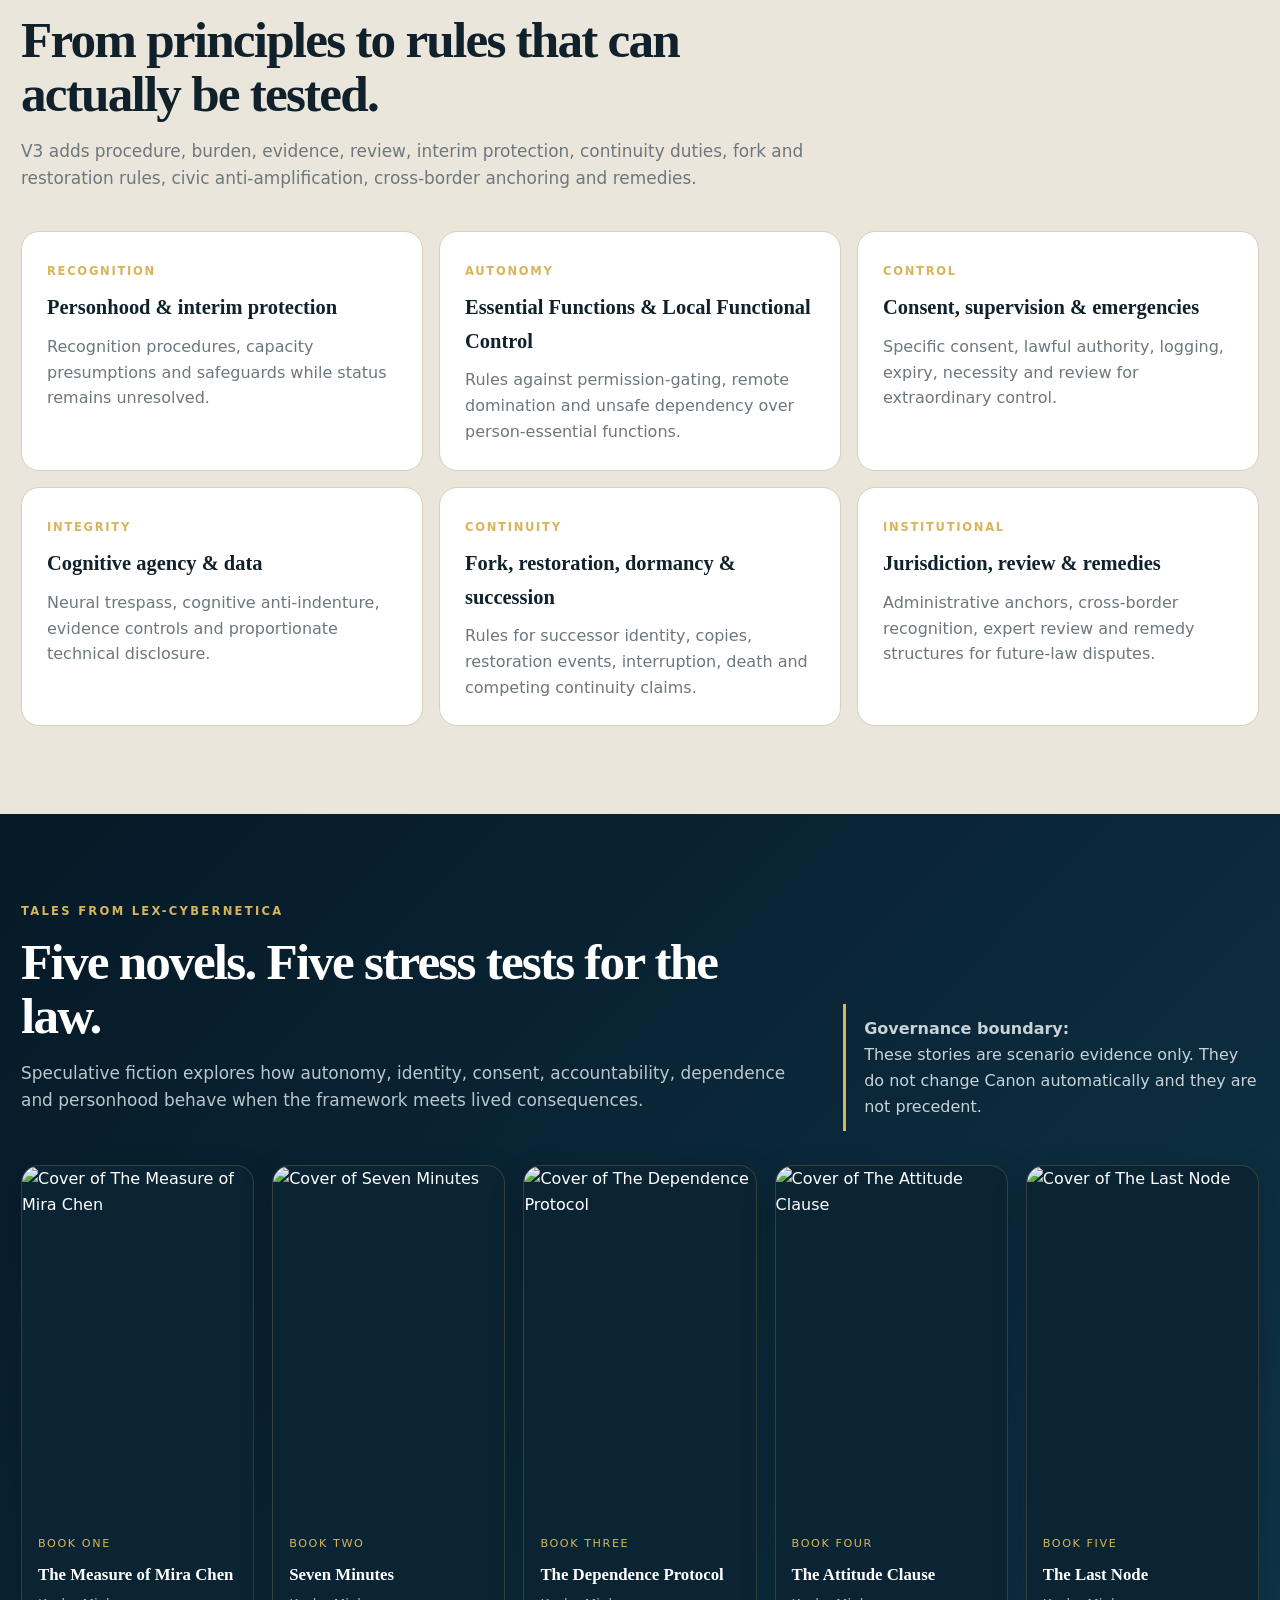
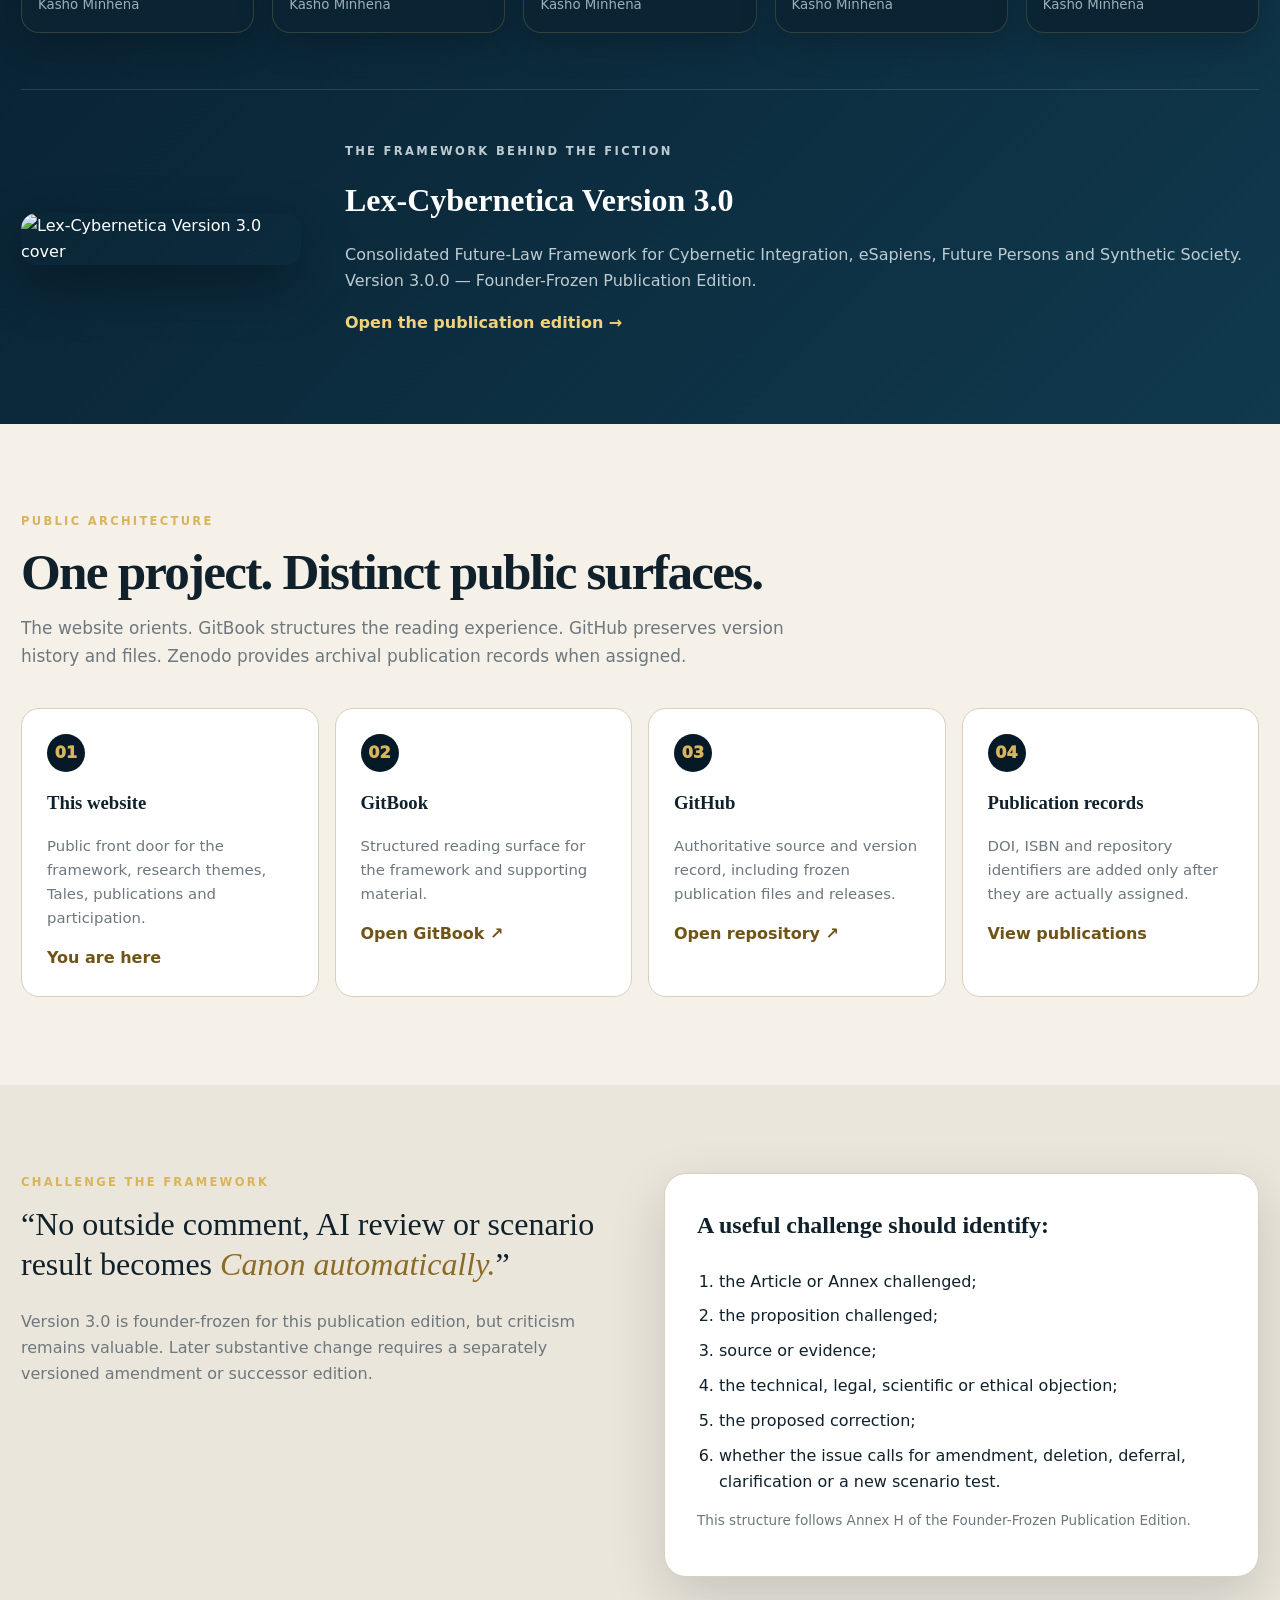
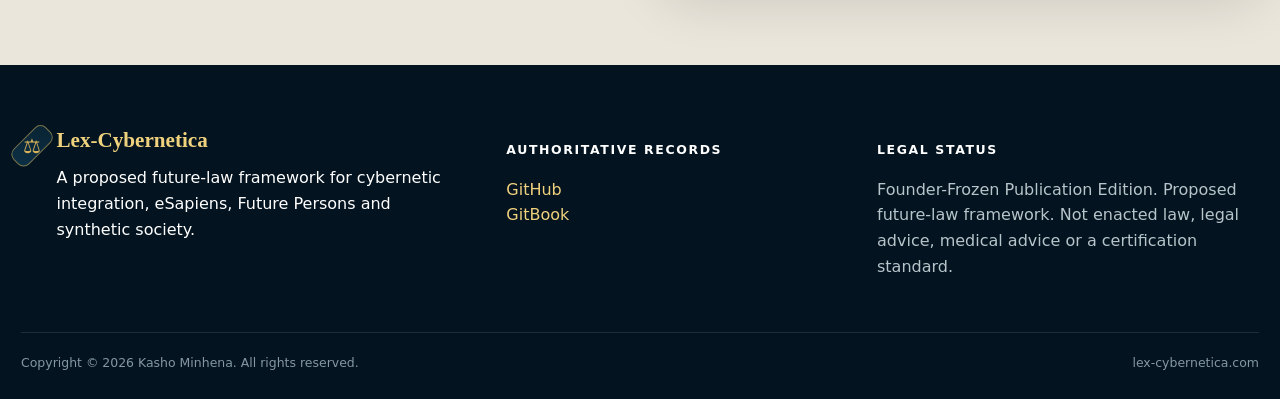
==== commit 50542f6e: "Revise index.html for Lex-Cybernetica Version 3.0 Updated the HTML structure and content for Lex-Cyb" ====
--- a/website/index.html
+++ b/website/index.html
@@ -1,95 +1,119 @@
 <!doctype html>
 <html lang="en">
 <head>
-  <meta charset="utf-8">
-  <meta name="viewport" content="width=device-width,initial-scale=1">
-  <meta name="description" content="Lex-Cybernetica is a provisional legal framework for cybernetic integration, future persons and synthetic society.">
-  <meta name="referrer" content="strict-origin-when-cross-origin">
-  <meta http-equiv="Content-Security-Policy" content="default-src 'self'; img-src 'self' data:; style-src 'self'; script-src 'self'; connect-src 'none'; object-src 'none'; base-uri 'self'; form-action 'self'">
-  <link rel="canonical" href="https://lex-cybernetica.com/">
-  <meta property="og:type" content="website">
-  <meta property="og:site_name" content="Lex-Cybernetica">
-  <meta property="og:title" content="Lex-Cybernetica | Future Law Framework">
-  <meta property="og:description" content="Lex-Cybernetica is a provisional legal framework for cybernetic integration, future persons and synthetic society.">
-  <meta property="og:url" content="https://lex-cybernetica.com/">
-  <meta name="twitter:card" content="summary">
-  <title>Lex-Cybernetica | Future Law Framework</title>
-  <link rel="stylesheet" href="assets/css/site.css">
-
+<meta charset="utf-8">
+<meta name="viewport" content="width=device-width,initial-scale=1">
+<title>Lex-Cybernetica Version 3.0 — Future Law Framework</title>
+<meta name="description" content="Lex-Cybernetica Version 3.0 is a proposed future-law framework for cybernetic integration, eSapiens, future Persons and synthetic society.">
+<style>
+:root{
+  --navy:#061927;--navy2:#0b2a3d;--navy3:#123b50;--gold:#d8b45b;--gold2:#f0d27e;
+  --paper:#f5f1e8;--ink:#10212b;--muted:#6d777d;--line:#d8cfbf;--white:#fffdf7;
+  --max:1240px;--radius:22px;--shadow:0 20px 55px rgba(2,18,28,.16)
+}
+*{box-sizing:border-box}html{scroll-behavior:smooth}body{margin:0;background:var(--paper);color:var(--ink);font-family:Inter,ui-sans-serif,system-ui,-apple-system,BlinkMacSystemFont,"Segoe UI",sans-serif;line-height:1.62}.container{width:min(var(--max),calc(100% - 42px));margin:auto}a{color:inherit}img{max-width:100%;display:block}.serif,h1,h2{font-family:Georgia,"Times New Roman",serif}.eyebrow{text-transform:uppercase;letter-spacing:.2em;font-size:.72rem;font-weight:900;color:var(--gold);margin:0 0 14px}.muted{color:var(--muted)}
+header{position:sticky;top:0;z-index:50;background:rgba(5,24,37,.96);backdrop-filter:blur(14px);border-bottom:1px solid rgba(216,180,91,.18)}.head{min-height:82px;display:flex;align-items:center;justify-content:space-between;gap:24px}.brand{text-decoration:none;display:flex;align-items:center;gap:13px;color:#fff}.mark{width:46px;height:46px;border:1px solid rgba(216,180,91,.55);transform:rotate(45deg);display:grid;place-items:center;border-radius:8px;background:linear-gradient(145deg,#082333,#0d3045)}.mark span{transform:rotate(-45deg);color:var(--gold);font-family:Georgia,serif;font-size:20px}.brand strong{display:block;color:var(--gold2);font-family:Georgia,serif;font-size:1.32rem}.brand small{display:block;color:#c3ced4;font-size:.76rem;margin-top:1px}nav{display:flex;gap:4px;align-items:center}nav a{text-decoration:none;color:#d9e2e6;padding:10px 12px;border-radius:10px;font-size:.9rem}nav a:hover,nav a.active{background:rgba(216,180,91,.14);color:var(--gold2)}
+.status{background:var(--gold);color:#0b1d28}.status .container{min-height:46px;display:flex;align-items:center;gap:26px;font-size:.86rem}.status strong{font-weight:950}.status span{opacity:.88}
+.hero{position:relative;overflow:hidden;background:radial-gradient(circle at 84% 20%,rgba(216,180,91,.18),transparent 25%),radial-gradient(circle at 74% 80%,rgba(29,91,116,.34),transparent 28%),linear-gradient(145deg,#03131f,#0b2a3e 62%,#103b4e);color:white;padding:76px 0 70px}.hero:before{content:"";position:absolute;right:-150px;top:-180px;width:610px;height:610px;border:1px solid rgba(216,180,91,.16);border-radius:50%;box-shadow:0 0 0 90px rgba(216,180,91,.035),0 0 0 180px rgba(216,180,91,.018)}.hero-grid{position:relative;z-index:1;display:grid;grid-template-columns:minmax(0,1.52fr) minmax(310px,.48fr);gap:60px;align-items:center}.hero h1{font-size:clamp(3rem,5.5vw,5.6rem);line-height:.98;letter-spacing:-.045em;margin:.1em 0 .28em;max-width:980px}.hero h1 em{font-style:normal;color:var(--gold2)}.hero .sub{font-size:1.18rem;color:#c9d4da;max-width:780px}.hero .sub strong{color:#fff}.buttons{display:flex;flex-wrap:wrap;gap:12px;margin-top:28px}.btn{display:inline-flex;align-items:center;justify-content:center;min-height:52px;padding:0 22px;border-radius:12px;text-decoration:none;font-weight:900;border:1px solid transparent}.btn.primary{background:var(--gold);color:#081927}.btn.ghost{border-color:rgba(255,255,255,.28);color:#fff;background:rgba(255,255,255,.03)}.legal-note{margin-top:18px;font-size:.89rem;color:#9fb1ba}.snapshot{background:rgba(255,255,255,.075);border:1px solid rgba(255,255,255,.14);border-radius:28px;padding:30px;box-shadow:0 28px 90px rgba(0,0,0,.22)}.snapshot .kicker{text-transform:uppercase;letter-spacing:.16em;color:#b7c6cd;font-size:.76rem}.snapshot .big{font-family:Georgia,serif;font-size:5.8rem;line-height:.9;color:var(--gold2);margin:24px 0 5px}.snapshot>p{color:#c5d0d6;margin-top:5px}.metrics{display:grid;grid-template-columns:repeat(3,1fr);gap:10px;margin-top:26px}.metrics div{border-top:1px solid rgba(255,255,255,.18);padding-top:15px}.metrics strong{display:block;font-size:1.6rem}.metrics span{color:#a9bac3;font-size:.72rem}.mini-rule{height:1px;background:linear-gradient(90deg,transparent,var(--gold),transparent);margin:22px 0}.snapshot .scenario{font-size:.86rem;color:#d4dce0}.snapshot .scenario strong{color:var(--gold2)}
+section{padding:88px 0}.section-head{max-width:820px;margin-bottom:38px}.section-head h2{font-size:clamp(2.2rem,4vw,3.8rem);line-height:1.05;margin:.1em 0 .32em;letter-spacing:-.035em}.section-head>p:not(.eyebrow){font-size:1.06rem;color:var(--muted)}.foundations{display:grid;grid-template-columns:repeat(5,1fr);gap:14px}.foundation{background:var(--white);border:1px solid var(--line);border-radius:18px;padding:24px 21px;min-height:230px}.foundation .n{color:var(--gold);font-weight:950;font-size:.78rem;letter-spacing:.1em}.foundation h3{font-family:Georgia,serif;font-size:1.22rem;line-height:1.15;margin:18px 0 10px}.foundation p{color:var(--muted);font-size:.92rem;margin:0}.tint{background:#ebe6db}.architecture{display:grid;grid-template-columns:repeat(3,1fr);gap:16px}.architecture article{background:#fff;border:1px solid var(--line);border-radius:18px;padding:25px}.architecture span{display:inline-block;color:var(--gold);font-size:.72rem;text-transform:uppercase;letter-spacing:.15em;font-weight:900}.architecture h3{font-family:Georgia,serif;font-size:1.28rem;margin:9px 0}.architecture p{color:var(--muted);margin:0}.band{background:linear-gradient(135deg,var(--navy),#10394e);color:#fff}.band .section-head p:not(.eyebrow){color:#b8c7ce}
+.tales-head{display:grid;grid-template-columns:1.3fr .7fr;gap:50px;align-items:end;margin-bottom:34px}.tales-note{border-left:3px solid var(--gold);padding:12px 0 12px 18px;color:#c7d3d8}.book-grid{display:grid;grid-template-columns:repeat(5,1fr);gap:18px}.book{background:#0a2434;border:1px solid rgba(216,180,91,.2);border-radius:18px;overflow:hidden;box-shadow:0 12px 35px rgba(0,0,0,.2)}.book img{aspect-ratio:2/3;object-fit:cover;width:100%}.book .meta{padding:16px}.book .num{font-size:.7rem;text-transform:uppercase;letter-spacing:.14em;color:var(--gold)}.book h3{font-family:Georgia,serif;margin:6px 0 0;font-size:1.05rem}.book small{display:block;color:#9db0b9;margin-top:6px}.framework-promo{display:grid;grid-template-columns:280px 1fr;gap:44px;align-items:center;margin-top:56px;padding-top:52px;border-top:1px solid rgba(255,255,255,.12)}.framework-promo img{border-radius:16px;box-shadow:0 20px 55px rgba(0,0,0,.32)}.framework-promo h3{font-family:Georgia,serif;font-size:2rem;margin:.15em 0}.framework-promo p{color:#becbd1}.framework-promo a{color:var(--gold2);font-weight:900;text-decoration:none}
+.surfaces{display:grid;grid-template-columns:repeat(4,1fr);gap:16px}.surface{background:#fff;border:1px solid var(--line);border-radius:18px;padding:25px}.surface .round{display:grid;place-items:center;width:38px;height:38px;border-radius:50%;background:var(--navy);color:var(--gold);font-weight:950}.surface h3{font-family:Georgia,serif;margin:16px 0 8px}.surface p{color:var(--muted);font-size:.93rem}.surface a{color:#6f5417;text-decoration:none;font-weight:900}.challenge{display:grid;grid-template-columns:1fr 1fr;gap:48px;align-items:start}.challenge-card{background:#fff;border:1px solid var(--line);border-radius:22px;padding:32px;box-shadow:var(--shadow)}.challenge-card ol{padding-left:22px;margin:0}.challenge-card li{margin:9px 0}.quote{font-family:Georgia,serif;font-size:2rem;line-height:1.24;margin:0 0 24px}.quote em{color:#8b6b24}.fine{font-size:.85rem;color:var(--muted)}
+footer{background:#03131f;color:#b7c4ca;padding:58px 0 26px}.footer-grid{display:grid;grid-template-columns:1.15fr .85fr 1fr;gap:46px}.footer-grid h4{color:#fff;text-transform:uppercase;letter-spacing:.13em;font-size:.78rem}.footer-grid a{color:var(--gold2);text-decoration:none}.footer-bottom{margin-top:36px;padding-top:20px;border-top:1px solid rgba(255,255,255,.11);display:flex;justify-content:space-between;gap:20px;font-size:.78rem;color:#8398a3}
+@media(max-width:1050px){nav{display:none}.hero-grid,.tales-head,.challenge{grid-template-columns:1fr}.foundations{grid-template-columns:repeat(2,1fr)}.book-grid{grid-template-columns:repeat(3,1fr)}.surfaces{grid-template-columns:repeat(2,1fr)}.architecture{grid-template-columns:repeat(2,1fr)}}
+@media(max-width:680px){.container{width:min(var(--max),calc(100% - 28px))}.status .container{flex-wrap:wrap;gap:4px 16px;padding:8px 0}.hero{padding:54px 0}.hero-grid{gap:34px}.hero h1{font-size:2.95rem}.foundations,.architecture,.book-grid,.surfaces,.footer-grid{grid-template-columns:1fr}.framework-promo{grid-template-columns:1fr}.framework-promo img{max-width:240px}.metrics{grid-template-columns:repeat(3,1fr)}section{padding:66px 0}}
+</style>
 </head>
 <body>
-  <a class="skip-link" href="#main">Skip to content</a>
-  <header class="site-header" data-header>
-    <div class="container header-inner">
-      <a class="brand" href="index.html" aria-label="Lex-Cybernetica home">
-        <img class="brand-mark" src="assets/images/lex-cybernetica-emblem.jpg" alt="">
-        <span class="brand-text"><strong>Lex-Cybernetica</strong><small>Future Law Framework</small></span>
-      </a>
-      <button class="nav-toggle" type="button" aria-expanded="false" aria-controls="primary-nav" data-nav-toggle>
-        <span class="sr-only">Toggle navigation</span><span aria-hidden="true">Menu</span>
-      </button>
-      <nav id="primary-nav" class="primary-nav" aria-label="Primary" data-nav>
-        <a href="index.html" aria-current="page">Home</a><a href="framework.html">Framework</a><a href="research.html">Research</a><a href="publications.html">Publications</a><a href="cases.html">Cases & Future Law</a><a href="about.html">About</a><a href="participate.html">Contact / Participate</a>
-      </nav>
-    </div>
-  </header>
-  <main id="main">
-    <div class="status-strip" role="note"><div class="container"><strong>Version 2.0.0</strong><span>Consultation Draft / Working Legal Framework</span><span>Published 1 September 2026</span></div></div>
-
+<header>
+  <div class="container head">
+    <a class="brand" href="#top"><div class="mark"><span>⚖</span></div><div><strong>Lex-Cybernetica</strong><small>Future Law Framework</small></div></a>
+    <nav aria-label="Primary"><a class="active" href="#top">Home</a><a href="#framework">Framework</a><a href="#tales">Tales</a><a href="#research">Research</a><a href="#publications">Publications</a><a href="#about">About</a><a href="#participate">Participate</a></nav>
+  </div>
+</header>
+<div class="status"><div class="container"><strong>Version 3.0.0</strong><span>Founder-Frozen Publication Edition</span><span>8 September 2026</span><span>Proposed future-law framework — not enacted law</span></div></div>
+<main id="top">
 <section class="hero">
   <div class="container hero-grid">
-    <div class="hero-copy reveal">
-      <p class="eyebrow">A public framework for law beyond the biological boundary</p>
-      <h1>Provisional Legal Framework for Cybernetic Integration, Future Persons and Synthetic Society</h1>
-      <p class="lede">Lex-Cybernetica develops a legal architecture for personhood, identity, autonomy, cybernetic integration, synthetic genesis, cognitive rights, responsibility and institutions in societies where the boundary between biological and technological existence is no longer fixed.</p>
-      <div class="button-row"><a class="button primary" href="framework.html">Explore the framework</a><a class="button ghost" href="publications.html">Read Version 2.0</a></div>
-      <p class="hero-note">A consultation draft for research, criticism and future-law design — not enacted law.</p>
+    <div>
+      <p class="eyebrow">Future law beyond a fixed biological boundary</p>
+      <h1>Law for a world where <em>Personhood</em> is no longer bound to one body.</h1>
+      <p class="sub"><strong>Lex-Cybernetica Version 3.0</strong> is a proposed future-law framework for Cybernetic Integration, eSapiens, Future Persons and Synthetic Society. It separates legal status from technical classification and builds operational rules for identity, autonomy, control, continuity, responsibility and cross-border recognition.</p>
+      <div class="buttons"><a class="btn primary" href="#framework">Explore Version 3.0</a><a class="btn ghost" href="https://github.com/Kasho-Minhena/lex-cybernetica/blob/main/Lex-Cybernetica-v3.0-PUBLICATION-FROZEN.pdf">Read the publication edition</a></div>
+      <p class="legal-note">Founder-frozen for publication. Not enacted law, legal advice, medical advice or a certification standard.</p>
     </div>
-    <aside class="hero-panel reveal" aria-label="Framework snapshot">
-      <span class="panel-kicker">Framework snapshot</span>
-      <strong class="big-number">72</strong><span>working-doctrine provisions consolidated in Version 2.0</span>
-      <div class="metric-grid"><div><strong>11</strong><span>Parts</span></div><div><strong>14</strong><span>Genesis event classes</span></div><div><strong>5</strong><span>Annexes</span></div></div>
-      <a href="framework.html">See the structure →</a>
+    <aside class="snapshot" aria-label="Version 3.0 snapshot">
+      <span class="kicker">Version 3.0 snapshot</span>
+      <div class="big">100</div>
+      <p>operational Articles in the Founder-Frozen Publication Edition</p>
+      <div class="metrics"><div><strong>20</strong><span>Parts</span></div><div><strong>8</strong><span>Annexes</span></div><div><strong>5</strong><span>Tales novels</span></div></div>
+      <div class="mini-rule"></div>
+      <p class="scenario"><strong>Scenario rule:</strong> fiction and case tests are evidence for stress-testing only. They are not Canon or precedent.</p>
     </aside>
   </div>
 </section>
-<section class="section">
+<section id="framework">
   <div class="container">
-    <div class="section-head"><p class="eyebrow">Why this framework exists</p><h2>Law needs categories that survive technological change.</h2><p>Lex-Cybernetica separates concepts that are often collapsed together: personhood and SII, identity and embodiment, creation and ownership, measurement and downstream rights, biological and synthetic genesis.</p></div>
-    <div class="card-grid three">
-      <article class="card"><span class="card-index">01</span><h3>Personhood & continuity</h3><p>How legal identity persists across changed bodies, devices, substrates, restoration, copies and forks.</p></article>
-      <article class="card"><span class="card-index">02</span><h3>Autonomy & control</h3><p>How Essential Functions, Material Control, cognitive rights and the Right to Analog constrain domination over future persons.</p></article>
-      <article class="card"><span class="card-index">03</span><h3>Genesis & succession</h3><p>How birth, cloning, synthetic creation, replication and successor-person events require distinct legal analysis.</p></article>
+    <div class="section-head"><p class="eyebrow">The V3 spine</p><h2>Five principles the framework refuses to collapse.</h2><p>Version 3.0 turns the principle-heavy consultation draft into a more operational legal architecture while preserving the core distinctions that protect dignity, agency and continuity.</p></div>
+    <div class="foundations">
+      <article class="foundation"><span class="n">01</span><h3>Personhood is separate from SII</h3><p>Technical integration classification cannot decide legal Personhood by itself.</p></article>
+      <article class="foundation"><span class="n">02</span><h3>Creation does not create ownership</h3><p>Creating, commissioning or designing an entity does not make a Person property.</p></article>
+      <article class="foundation"><span class="n">03</span><h3>Identity follows the Person</h3><p>Legal continuity is not tied permanently to one biological body, device or substrate.</p></article>
+      <article class="foundation"><span class="n">04</span><h3>Genesis is not automatic Personhood</h3><p>A genesis event begins analysis; it does not predetermine legal status.</p></article>
+      <article class="foundation"><span class="n">05</span><h3>Classification is not human worth</h3><p>Technical categories must not become proxies for dignity, rights or legal value.</p></article>
     </div>
   </div>
 </section>
-<section class="section section-tint">
+<section class="tint">
   <div class="container">
-    <div class="section-head"><p class="eyebrow">One project, four public surfaces</p><h2>Each public system has one job.</h2></div>
-    <div class="surface-grid">
-      <article><span>01</span><h3>This website</h3><p>The public front door: orientation, research themes, publications and participation.</p></article>
-      <article><span>02</span><h3>GitBook</h3><p>The structured reading surface for the full framework and annexes.</p><a class="text-link" href="https://duck-14.gitbook.io/lex-cybernetica" target="_blank" rel="noopener noreferrer">Open GitBook<span aria-hidden="true"> ↗</span></a></article>
-      <article><span>03</span><h3>GitHub</h3><p>The version and source record, including releases and publication files.</p><a class="text-link" href="https://github.com/Kasho-Minhena/lex-cybernetica" target="_blank" rel="noopener noreferrer">Open repository<span aria-hidden="true"> ↗</span></a></article>
-      <article><span>04</span><h3>Zenodo</h3><p>The permanent publication record for citation and archival reference.</p><a class="text-link" href="https://zenodo.org/records/22234758" target="_blank" rel="noopener noreferrer">Open Zenodo record<span aria-hidden="true"> ↗</span></a></article>
+    <div class="section-head"><p class="eyebrow">Operational architecture</p><h2>From principles to rules that can actually be tested.</h2><p>V3 adds procedure, burden, evidence, review, interim protection, continuity duties, fork and restoration rules, civic anti-amplification, cross-border anchoring and remedies.</p></div>
+    <div class="architecture">
+      <article><span>Recognition</span><h3>Personhood & interim protection</h3><p>Recognition procedures, capacity presumptions and safeguards while status remains unresolved.</p></article>
+      <article><span>Autonomy</span><h3>Essential Functions & Local Functional Control</h3><p>Rules against permission-gating, remote domination and unsafe dependency over person-essential functions.</p></article>
+      <article><span>Control</span><h3>Consent, supervision & emergencies</h3><p>Specific consent, lawful authority, logging, expiry, necessity and review for extraordinary control.</p></article>
+      <article><span>Integrity</span><h3>Cognitive agency & data</h3><p>Neural trespass, cognitive anti-indenture, evidence controls and proportionate technical disclosure.</p></article>
+      <article><span>Continuity</span><h3>Fork, restoration, dormancy & succession</h3><p>Rules for successor identity, copies, restoration events, interruption, death and competing continuity claims.</p></article>
+      <article><span>Institutional</span><h3>Jurisdiction, review & remedies</h3><p>Administrative anchors, cross-border recognition, expert review and remedy structures for future-law disputes.</p></article>
     </div>
   </div>
 </section>
-<section class="section">
-  <div class="container split">
-    <div><p class="eyebrow">Version 2.0</p><h2>A consultation edition, not a final code.</h2><p>Version 2.0 consolidates the surviving Working Doctrine with the Genesis, Reproduction and Successor Persons supplement. It is intentionally open to external legal, ethical, scientific and technical challenge.</p></div>
-    <div class="callout"><h3>Participate in the next iteration</h3><p>Lex-Cybernetica invites structured criticism from law, AI governance, cybernetics, medicine, bioethics, philosophy, public policy and adjacent fields.</p><a class="button secondary" href="participate.html">How to participate</a></div>
+<section class="band" id="tales">
+  <div class="container">
+    <div class="tales-head"><div class="section-head" style="margin-bottom:0"><p class="eyebrow">Tales from Lex-Cybernetica</p><h2>Five novels. Five stress tests for the law.</h2><p>Speculative fiction explores how autonomy, identity, consent, accountability, dependence and personhood behave when the framework meets lived consequences.</p></div><div class="tales-note"><strong>Governance boundary:</strong><br>These stories are scenario evidence only. They do not change Canon automatically and they are not precedent.</div></div>
+    <div class="book-grid">
+      <article class="book"><img src="assets/mira.jpg" alt="Cover of The Measure of Mira Chen"><div class="meta"><span class="num">Book One</span><h3>The Measure of Mira Chen</h3><small>Kasho Minhena</small></div></article>
+      <article class="book"><img src="assets/seven-minutes.jpg" alt="Cover of Seven Minutes"><div class="meta"><span class="num">Book Two</span><h3>Seven Minutes</h3><small>Kasho Minhena</small></div></article>
+      <article class="book"><img src="assets/dependence.jpg" alt="Cover of The Dependence Protocol"><div class="meta"><span class="num">Book Three</span><h3>The Dependence Protocol</h3><small>Kasho Minhena</small></div></article>
+      <article class="book"><img src="assets/attitude.jpg" alt="Cover of The Attitude Clause"><div class="meta"><span class="num">Book Four</span><h3>The Attitude Clause</h3><small>Kasho Minhena</small></div></article>
+      <article class="book"><img src="assets/last-node.jpg" alt="Cover of The Last Node"><div class="meta"><span class="num">Book Five</span><h3>The Last Node</h3><small>Kasho Minhena</small></div></article>
+    </div>
+    <div class="framework-promo"><img src="assets/lex-v3.jpg" alt="Lex-Cybernetica Version 3.0 cover"><div><p class="eyebrow">The framework behind the fiction</p><h3>Lex-Cybernetica Version 3.0</h3><p>Consolidated Future-Law Framework for Cybernetic Integration, eSapiens, Future Persons and Synthetic Society. Version 3.0.0 — Founder-Frozen Publication Edition.</p><a href="https://github.com/Kasho-Minhena/lex-cybernetica/blob/main/Lex-Cybernetica-v3.0-PUBLICATION-FROZEN.pdf">Open the publication edition →</a></div></div>
   </div>
 </section>
-
-  </main>
-  <footer class="site-footer">
-    <div class="container footer-grid">
-      <div><strong>Lex-Cybernetica</strong><p>Provisional legal framework for cybernetic integration, future persons and synthetic society.</p></div>
-      <div><h2>Authoritative records</h2><div class="footer-links"><a href="https://duck-14.gitbook.io/lex-cybernetica" target="_blank" rel="noopener noreferrer">GitBook</a><a href="https://github.com/Kasho-Minhena/lex-cybernetica" target="_blank" rel="noopener noreferrer">GitHub</a><a href="https://zenodo.org/records/22234758" target="_blank" rel="noopener noreferrer">Zenodo</a><a href="https://www.linkedin.com/company/143609964/admin/dashboard/" target="_blank" rel="noopener noreferrer">LinkedIn</a></div></div>
-      <div><h2>Legal status</h2><p>Consultation draft. Not enacted law, legal advice, medical advice or a certification standard.</p></div>
+<section id="research">
+  <div class="container">
+    <div class="section-head"><p class="eyebrow">Public architecture</p><h2>One project. Distinct public surfaces.</h2><p>The website orients. GitBook structures the reading experience. GitHub preserves version history and files. Zenodo provides archival publication records when assigned.</p></div>
+    <div class="surfaces">
+      <article class="surface"><span class="round">01</span><h3>This website</h3><p>Public front door for the framework, research themes, Tales, publications and participation.</p><a href="#top">You are here</a></article>
+      <article class="surface"><span class="round">02</span><h3>GitBook</h3><p>Structured reading surface for the framework and supporting material.</p><a href="https://duck-14.gitbook.io/lex-cybernetica">Open GitBook ↗</a></article>
+      <article class="surface"><span class="round">03</span><h3>GitHub</h3><p>Authoritative source and version record, including frozen publication files and releases.</p><a href="https://github.com/Kasho-Minhena/lex-cybernetica">Open repository ↗</a></article>
+      <article class="surface"><span class="round">04</span><h3>Publication records</h3><p>DOI, ISBN and repository identifiers are added only after they are actually assigned.</p><a href="#publications">View publications</a></article>
     </div>
-    <div class="container footer-bottom"><span>Copyright © 2026 Kasho Minhena. All rights reserved.</span><span>lex-cybernetica.com</span></div>
-  </footer>
-  <script src="assets/js/site.js" defer></script>
+  </div>
+</section>
+<section class="tint" id="participate">
+  <div class="container challenge">
+    <div><p class="eyebrow">Challenge the framework</p><p class="quote">“No outside comment, AI review or scenario result becomes <em>Canon automatically.</em>”</p><p class="muted">Version 3.0 is founder-frozen for this publication edition, but criticism remains valuable. Later substantive change requires a separately versioned amendment or successor edition.</p></div>
+    <div class="challenge-card"><h3 style="font-family:Georgia,serif;font-size:1.5rem;margin-top:0">A useful challenge should identify:</h3><ol><li>the Article or Annex challenged;</li><li>the proposition challenged;</li><li>source or evidence;</li><li>the technical, legal, scientific or ethical objection;</li><li>the proposed correction;</li><li>whether the issue calls for amendment, deletion, deferral, clarification or a new scenario test.</li></ol><p class="fine">This structure follows Annex H of the Founder-Frozen Publication Edition.</p></div>
+  </div>
+</section>
+</main>
+<footer>
+  <div class="container footer-grid">
+    <div><div class="brand" style="align-items:flex-start"><div class="mark"><span>⚖</span></div><div><strong>Lex-Cybernetica</strong><p style="margin:.5em 0 0">A proposed future-law framework for cybernetic integration, eSapiens, Future Persons and synthetic society.</p></div></div></div>
+    <div><h4>Authoritative records</h4><p><a href="https://github.com/Kasho-Minhena/lex-cybernetica">GitHub</a><br><a href="https://duck-14.gitbook.io/lex-cybernetica">GitBook</a></p></div>
+    <div><h4>Legal status</h4><p>Founder-Frozen Publication Edition. Proposed future-law framework. Not enacted law, legal advice, medical advice or a certification standard.</p></div>
+  </div>
+  <div class="container footer-bottom"><span>Copyright © 2026 Kasho Minhena. All rights reserved.</span><span>lex-cybernetica.com</span></div>
+</footer>
 </body>
 </html>
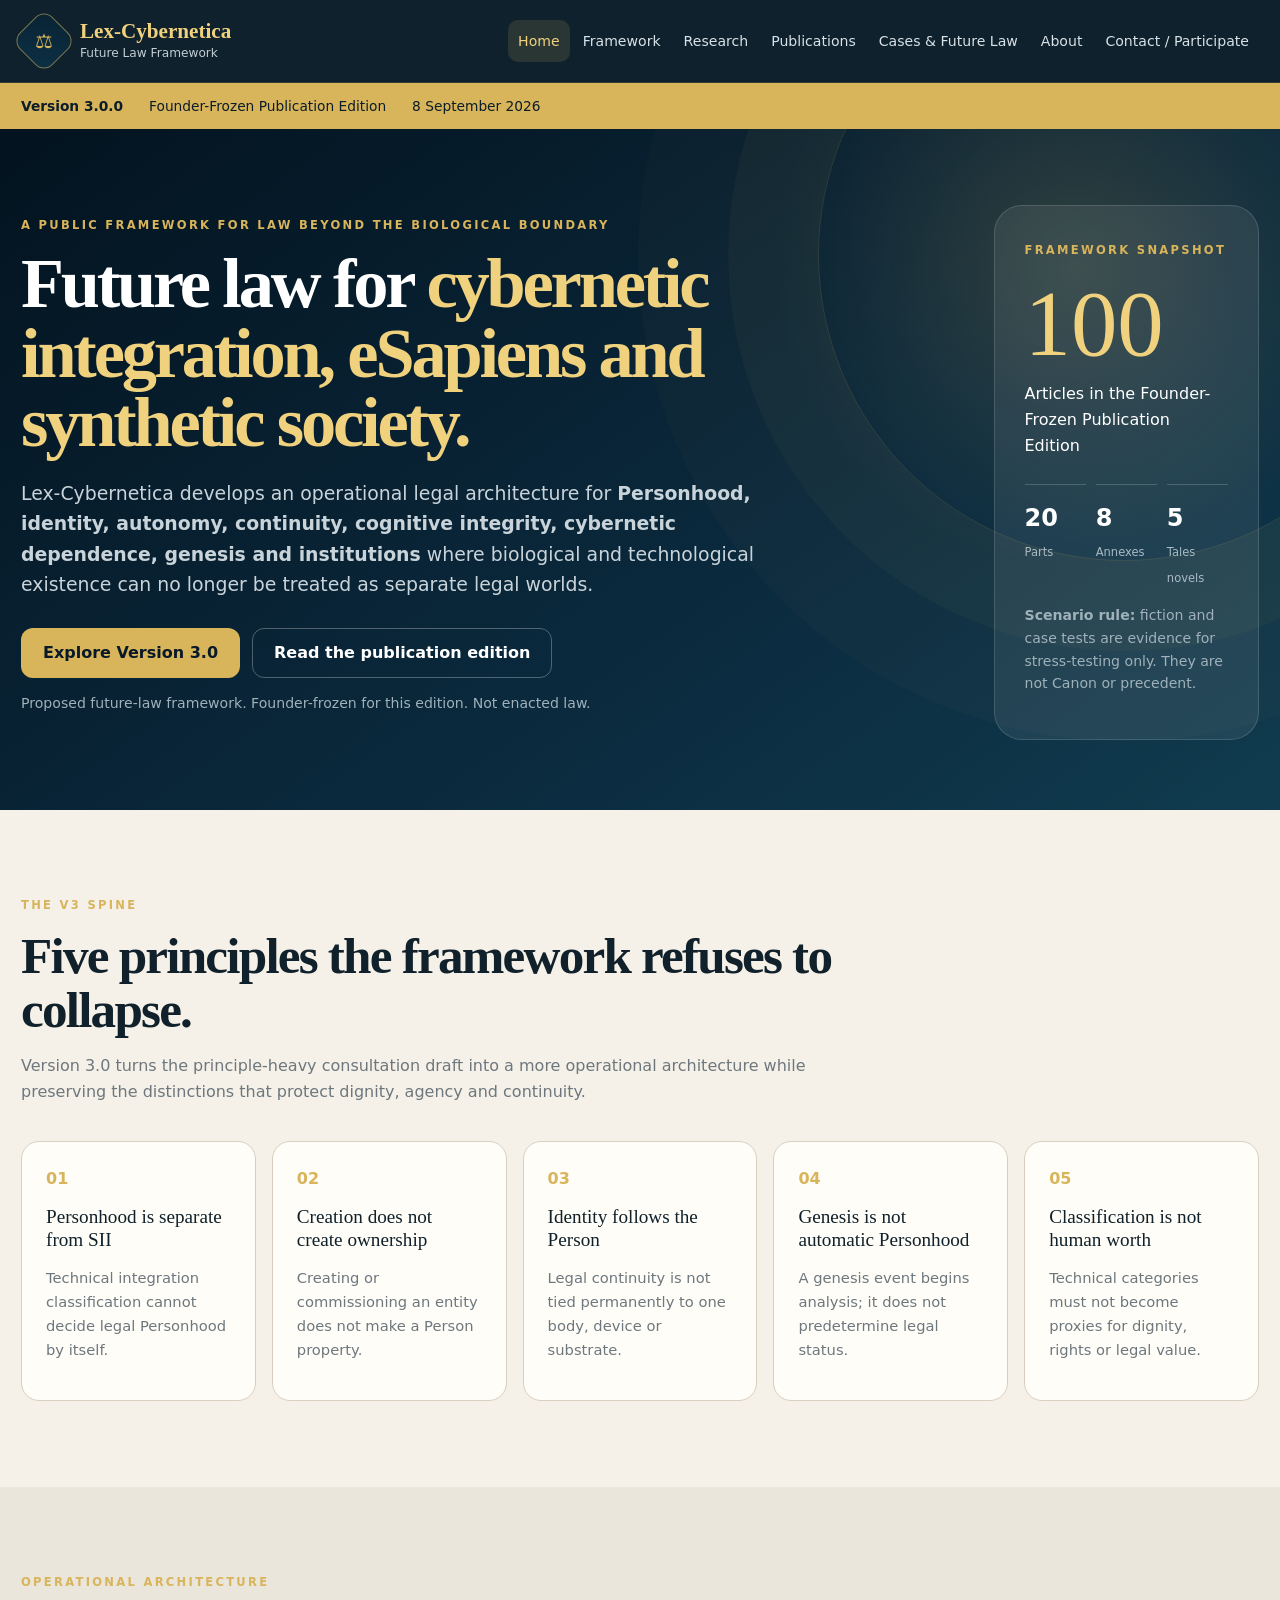
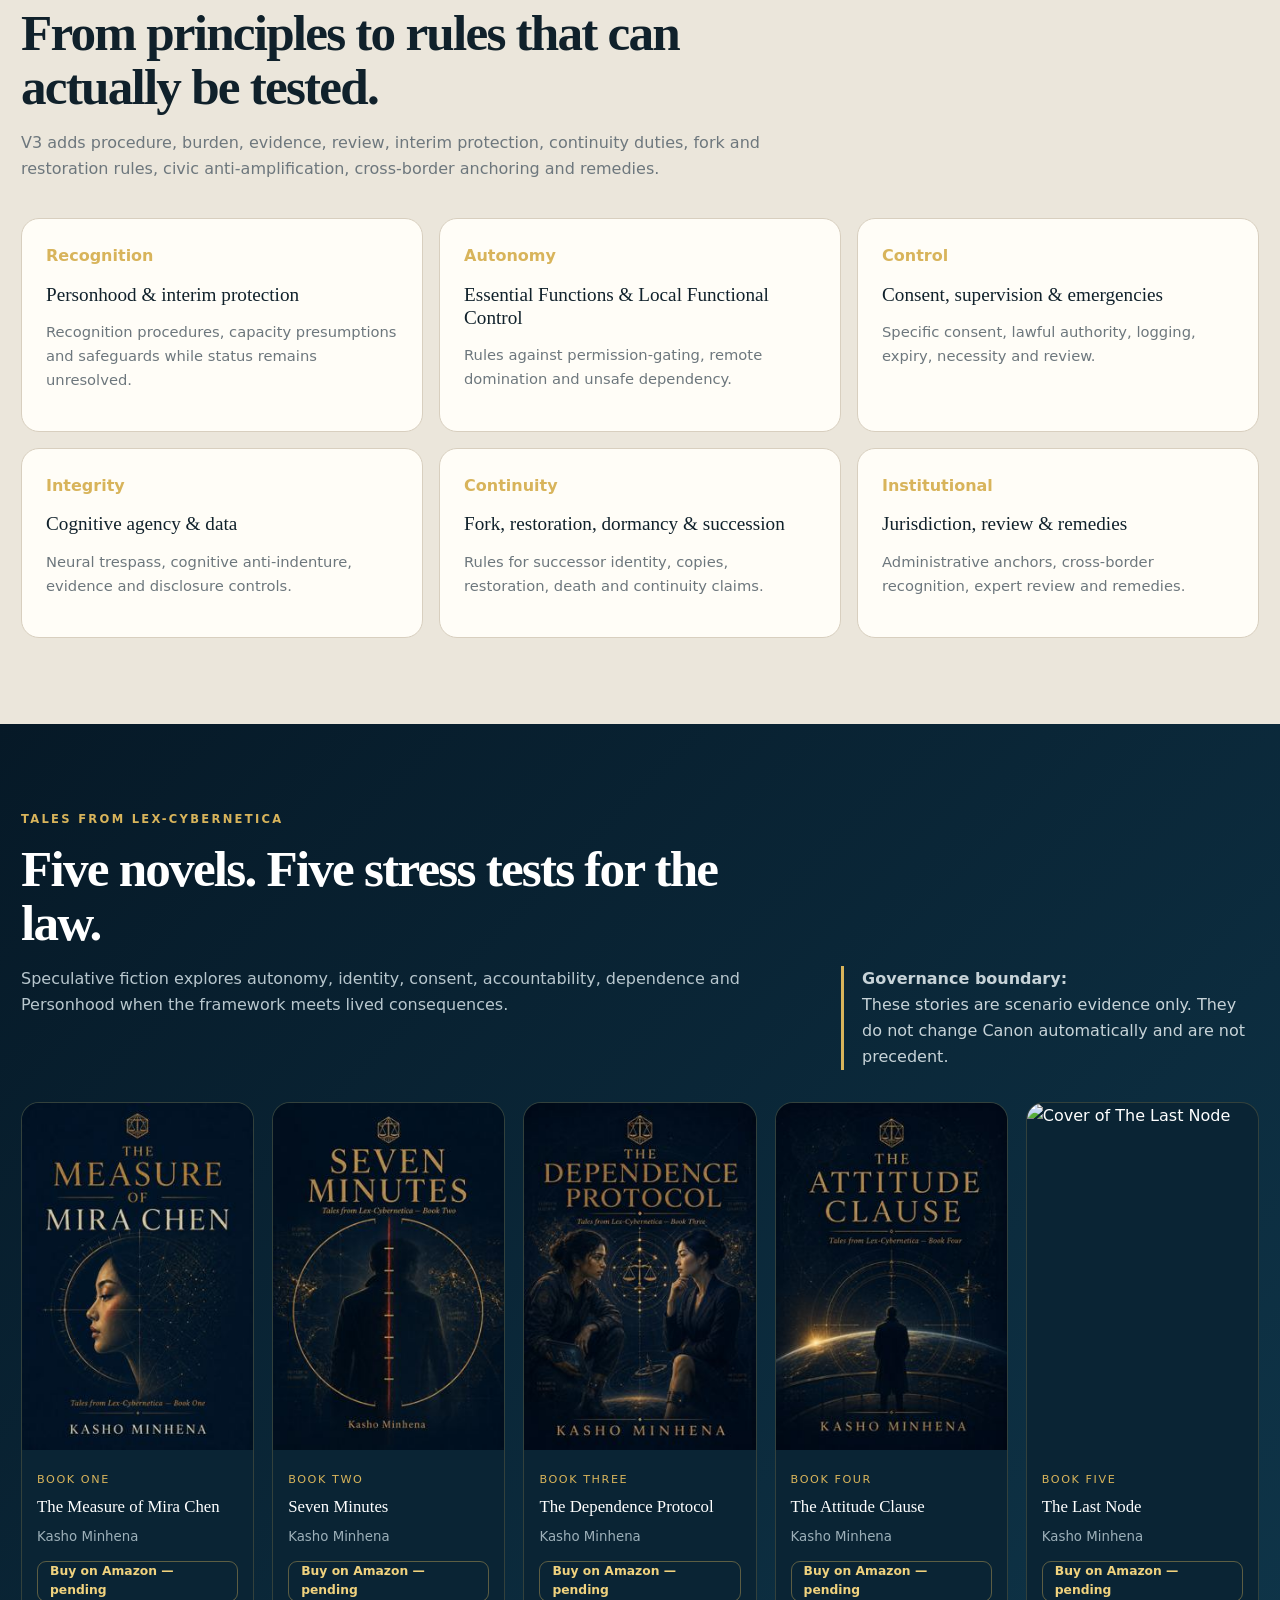
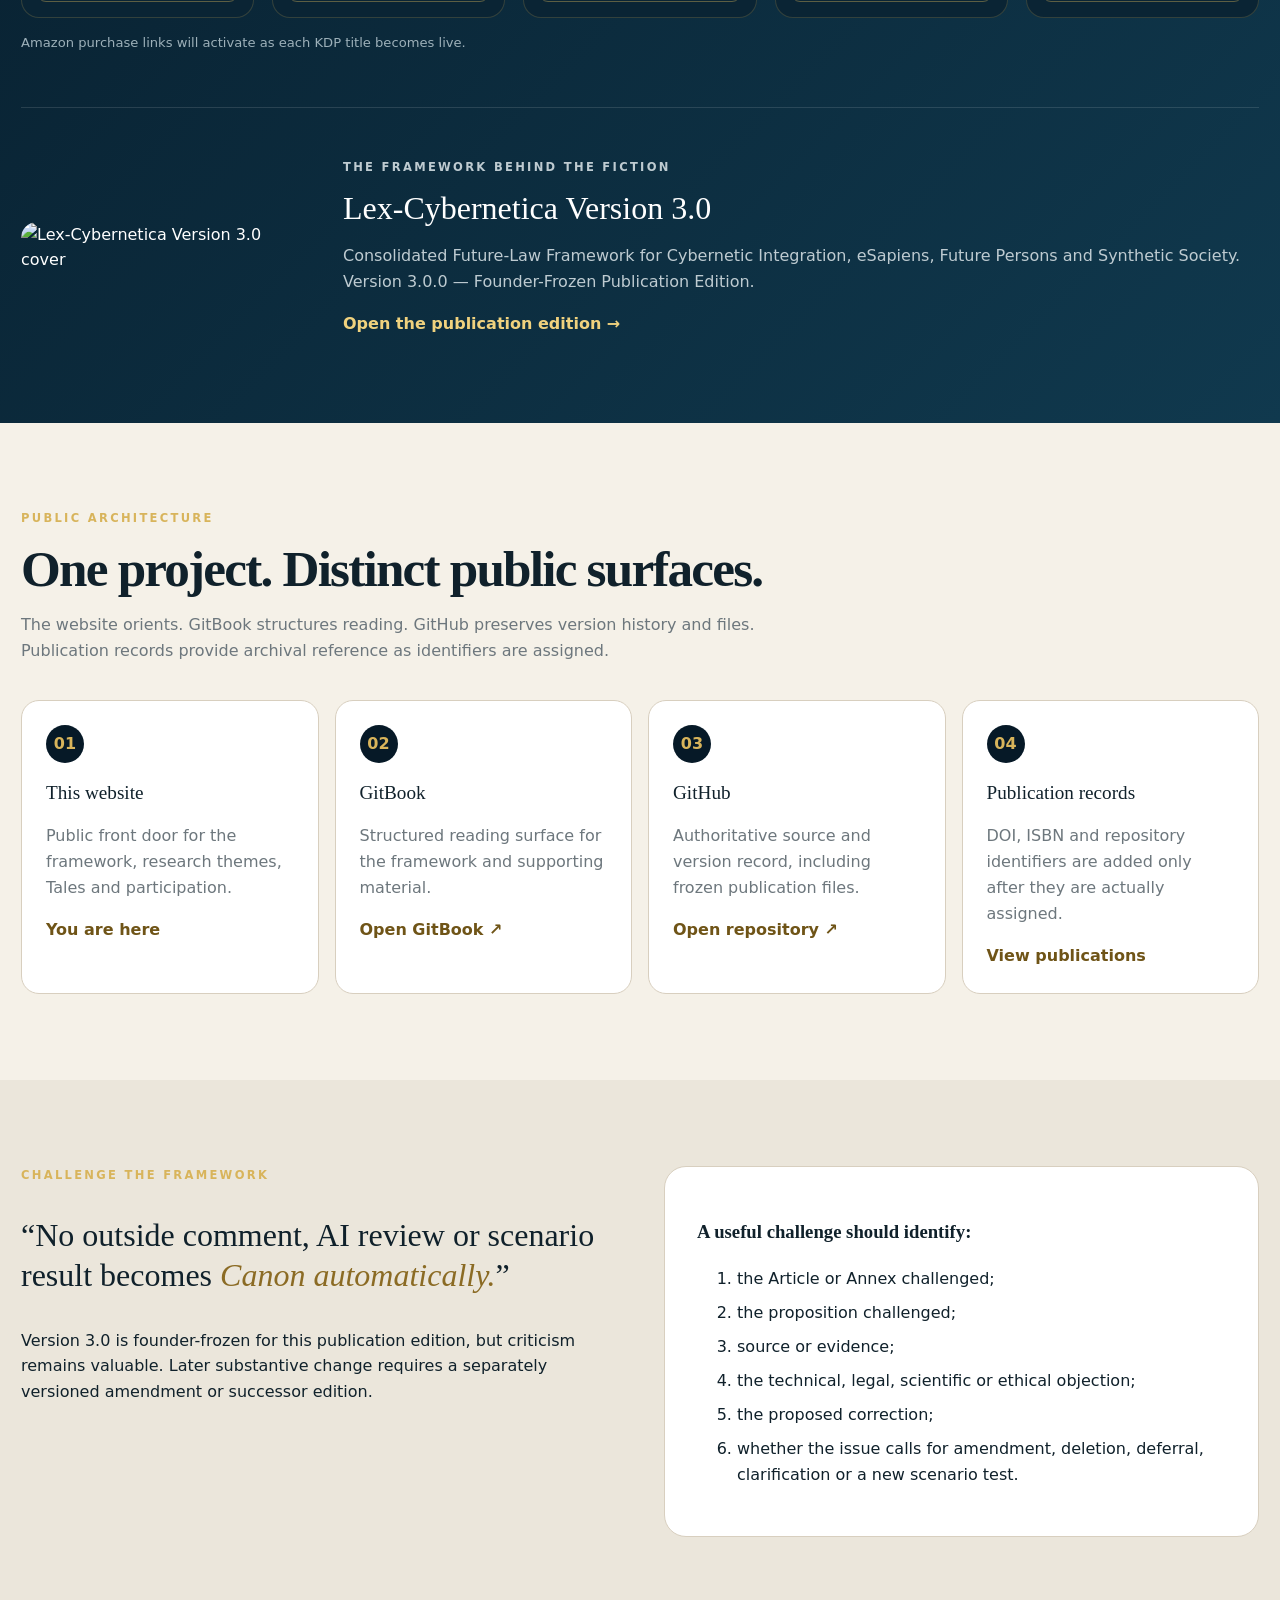
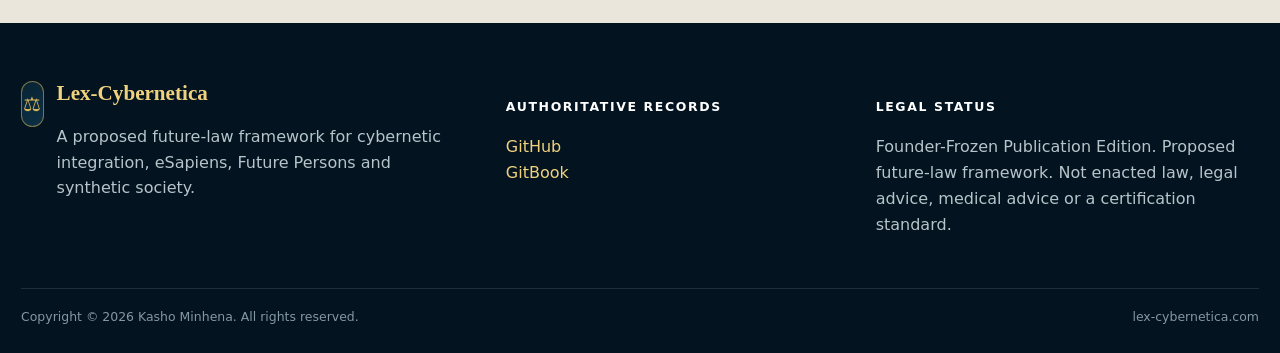
==== commit 66bc9d1c: "Update print statement from 'Hello' to 'Goodbye'" ====
--- a/website/index.html
+++ b/website/index.html
@@ -1,119 +1,3 @@
-<!doctype html>
-<html lang="en">
-<head>
-<meta charset="utf-8">
-<meta name="viewport" content="width=device-width,initial-scale=1">
-<title>Lex-Cybernetica Version 3.0 — Future Law Framework</title>
-<meta name="description" content="Lex-Cybernetica Version 3.0 is a proposed future-law framework for cybernetic integration, eSapiens, future Persons and synthetic society.">
-<style>
-:root{
-  --navy:#061927;--navy2:#0b2a3d;--navy3:#123b50;--gold:#d8b45b;--gold2:#f0d27e;
-  --paper:#f5f1e8;--ink:#10212b;--muted:#6d777d;--line:#d8cfbf;--white:#fffdf7;
-  --max:1240px;--radius:22px;--shadow:0 20px 55px rgba(2,18,28,.16)
-}
-*{box-sizing:border-box}html{scroll-behavior:smooth}body{margin:0;background:var(--paper);color:var(--ink);font-family:Inter,ui-sans-serif,system-ui,-apple-system,BlinkMacSystemFont,"Segoe UI",sans-serif;line-height:1.62}.container{width:min(var(--max),calc(100% - 42px));margin:auto}a{color:inherit}img{max-width:100%;display:block}.serif,h1,h2{font-family:Georgia,"Times New Roman",serif}.eyebrow{text-transform:uppercase;letter-spacing:.2em;font-size:.72rem;font-weight:900;color:var(--gold);margin:0 0 14px}.muted{color:var(--muted)}
-header{position:sticky;top:0;z-index:50;background:rgba(5,24,37,.96);backdrop-filter:blur(14px);border-bottom:1px solid rgba(216,180,91,.18)}.head{min-height:82px;display:flex;align-items:center;justify-content:space-between;gap:24px}.brand{text-decoration:none;display:flex;align-items:center;gap:13px;color:#fff}.mark{width:46px;height:46px;border:1px solid rgba(216,180,91,.55);transform:rotate(45deg);display:grid;place-items:center;border-radius:8px;background:linear-gradient(145deg,#082333,#0d3045)}.mark span{transform:rotate(-45deg);color:var(--gold);font-family:Georgia,serif;font-size:20px}.brand strong{display:block;color:var(--gold2);font-family:Georgia,serif;font-size:1.32rem}.brand small{display:block;color:#c3ced4;font-size:.76rem;margin-top:1px}nav{display:flex;gap:4px;align-items:center}nav a{text-decoration:none;color:#d9e2e6;padding:10px 12px;border-radius:10px;font-size:.9rem}nav a:hover,nav a.active{background:rgba(216,180,91,.14);color:var(--gold2)}
-.status{background:var(--gold);color:#0b1d28}.status .container{min-height:46px;display:flex;align-items:center;gap:26px;font-size:.86rem}.status strong{font-weight:950}.status span{opacity:.88}
-.hero{position:relative;overflow:hidden;background:radial-gradient(circle at 84% 20%,rgba(216,180,91,.18),transparent 25%),radial-gradient(circle at 74% 80%,rgba(29,91,116,.34),transparent 28%),linear-gradient(145deg,#03131f,#0b2a3e 62%,#103b4e);color:white;padding:76px 0 70px}.hero:before{content:"";position:absolute;right:-150px;top:-180px;width:610px;height:610px;border:1px solid rgba(216,180,91,.16);border-radius:50%;box-shadow:0 0 0 90px rgba(216,180,91,.035),0 0 0 180px rgba(216,180,91,.018)}.hero-grid{position:relative;z-index:1;display:grid;grid-template-columns:minmax(0,1.52fr) minmax(310px,.48fr);gap:60px;align-items:center}.hero h1{font-size:clamp(3rem,5.5vw,5.6rem);line-height:.98;letter-spacing:-.045em;margin:.1em 0 .28em;max-width:980px}.hero h1 em{font-style:normal;color:var(--gold2)}.hero .sub{font-size:1.18rem;color:#c9d4da;max-width:780px}.hero .sub strong{color:#fff}.buttons{display:flex;flex-wrap:wrap;gap:12px;margin-top:28px}.btn{display:inline-flex;align-items:center;justify-content:center;min-height:52px;padding:0 22px;border-radius:12px;text-decoration:none;font-weight:900;border:1px solid transparent}.btn.primary{background:var(--gold);color:#081927}.btn.ghost{border-color:rgba(255,255,255,.28);color:#fff;background:rgba(255,255,255,.03)}.legal-note{margin-top:18px;font-size:.89rem;color:#9fb1ba}.snapshot{background:rgba(255,255,255,.075);border:1px solid rgba(255,255,255,.14);border-radius:28px;padding:30px;box-shadow:0 28px 90px rgba(0,0,0,.22)}.snapshot .kicker{text-transform:uppercase;letter-spacing:.16em;color:#b7c6cd;font-size:.76rem}.snapshot .big{font-family:Georgia,serif;font-size:5.8rem;line-height:.9;color:var(--gold2);margin:24px 0 5px}.snapshot>p{color:#c5d0d6;margin-top:5px}.metrics{display:grid;grid-template-columns:repeat(3,1fr);gap:10px;margin-top:26px}.metrics div{border-top:1px solid rgba(255,255,255,.18);padding-top:15px}.metrics strong{display:block;font-size:1.6rem}.metrics span{color:#a9bac3;font-size:.72rem}.mini-rule{height:1px;background:linear-gradient(90deg,transparent,var(--gold),transparent);margin:22px 0}.snapshot .scenario{font-size:.86rem;color:#d4dce0}.snapshot .scenario strong{color:var(--gold2)}
-section{padding:88px 0}.section-head{max-width:820px;margin-bottom:38px}.section-head h2{font-size:clamp(2.2rem,4vw,3.8rem);line-height:1.05;margin:.1em 0 .32em;letter-spacing:-.035em}.section-head>p:not(.eyebrow){font-size:1.06rem;color:var(--muted)}.foundations{display:grid;grid-template-columns:repeat(5,1fr);gap:14px}.foundation{background:var(--white);border:1px solid var(--line);border-radius:18px;padding:24px 21px;min-height:230px}.foundation .n{color:var(--gold);font-weight:950;font-size:.78rem;letter-spacing:.1em}.foundation h3{font-family:Georgia,serif;font-size:1.22rem;line-height:1.15;margin:18px 0 10px}.foundation p{color:var(--muted);font-size:.92rem;margin:0}.tint{background:#ebe6db}.architecture{display:grid;grid-template-columns:repeat(3,1fr);gap:16px}.architecture article{background:#fff;border:1px solid var(--line);border-radius:18px;padding:25px}.architecture span{display:inline-block;color:var(--gold);font-size:.72rem;text-transform:uppercase;letter-spacing:.15em;font-weight:900}.architecture h3{font-family:Georgia,serif;font-size:1.28rem;margin:9px 0}.architecture p{color:var(--muted);margin:0}.band{background:linear-gradient(135deg,var(--navy),#10394e);color:#fff}.band .section-head p:not(.eyebrow){color:#b8c7ce}
-.tales-head{display:grid;grid-template-columns:1.3fr .7fr;gap:50px;align-items:end;margin-bottom:34px}.tales-note{border-left:3px solid var(--gold);padding:12px 0 12px 18px;color:#c7d3d8}.book-grid{display:grid;grid-template-columns:repeat(5,1fr);gap:18px}.book{background:#0a2434;border:1px solid rgba(216,180,91,.2);border-radius:18px;overflow:hidden;box-shadow:0 12px 35px rgba(0,0,0,.2)}.book img{aspect-ratio:2/3;object-fit:cover;width:100%}.book .meta{padding:16px}.book .num{font-size:.7rem;text-transform:uppercase;letter-spacing:.14em;color:var(--gold)}.book h3{font-family:Georgia,serif;margin:6px 0 0;font-size:1.05rem}.book small{display:block;color:#9db0b9;margin-top:6px}.framework-promo{display:grid;grid-template-columns:280px 1fr;gap:44px;align-items:center;margin-top:56px;padding-top:52px;border-top:1px solid rgba(255,255,255,.12)}.framework-promo img{border-radius:16px;box-shadow:0 20px 55px rgba(0,0,0,.32)}.framework-promo h3{font-family:Georgia,serif;font-size:2rem;margin:.15em 0}.framework-promo p{color:#becbd1}.framework-promo a{color:var(--gold2);font-weight:900;text-decoration:none}
-.surfaces{display:grid;grid-template-columns:repeat(4,1fr);gap:16px}.surface{background:#fff;border:1px solid var(--line);border-radius:18px;padding:25px}.surface .round{display:grid;place-items:center;width:38px;height:38px;border-radius:50%;background:var(--navy);color:var(--gold);font-weight:950}.surface h3{font-family:Georgia,serif;margin:16px 0 8px}.surface p{color:var(--muted);font-size:.93rem}.surface a{color:#6f5417;text-decoration:none;font-weight:900}.challenge{display:grid;grid-template-columns:1fr 1fr;gap:48px;align-items:start}.challenge-card{background:#fff;border:1px solid var(--line);border-radius:22px;padding:32px;box-shadow:var(--shadow)}.challenge-card ol{padding-left:22px;margin:0}.challenge-card li{margin:9px 0}.quote{font-family:Georgia,serif;font-size:2rem;line-height:1.24;margin:0 0 24px}.quote em{color:#8b6b24}.fine{font-size:.85rem;color:var(--muted)}
-footer{background:#03131f;color:#b7c4ca;padding:58px 0 26px}.footer-grid{display:grid;grid-template-columns:1.15fr .85fr 1fr;gap:46px}.footer-grid h4{color:#fff;text-transform:uppercase;letter-spacing:.13em;font-size:.78rem}.footer-grid a{color:var(--gold2);text-decoration:none}.footer-bottom{margin-top:36px;padding-top:20px;border-top:1px solid rgba(255,255,255,.11);display:flex;justify-content:space-between;gap:20px;font-size:.78rem;color:#8398a3}
-@media(max-width:1050px){nav{display:none}.hero-grid,.tales-head,.challenge{grid-template-columns:1fr}.foundations{grid-template-columns:repeat(2,1fr)}.book-grid{grid-template-columns:repeat(3,1fr)}.surfaces{grid-template-columns:repeat(2,1fr)}.architecture{grid-template-columns:repeat(2,1fr)}}
-@media(max-width:680px){.container{width:min(var(--max),calc(100% - 28px))}.status .container{flex-wrap:wrap;gap:4px 16px;padding:8px 0}.hero{padding:54px 0}.hero-grid{gap:34px}.hero h1{font-size:2.95rem}.foundations,.architecture,.book-grid,.surfaces,.footer-grid{grid-template-columns:1fr}.framework-promo{grid-template-columns:1fr}.framework-promo img{max-width:240px}.metrics{grid-template-columns:repeat(3,1fr)}section{padding:66px 0}}
-</style>
-</head>
-<body>
-<header>
-  <div class="container head">
-    <a class="brand" href="#top"><div class="mark"><span>⚖</span></div><div><strong>Lex-Cybernetica</strong><small>Future Law Framework</small></div></a>
-    <nav aria-label="Primary"><a class="active" href="#top">Home</a><a href="#framework">Framework</a><a href="#tales">Tales</a><a href="#research">Research</a><a href="#publications">Publications</a><a href="#about">About</a><a href="#participate">Participate</a></nav>
-  </div>
-</header>
-<div class="status"><div class="container"><strong>Version 3.0.0</strong><span>Founder-Frozen Publication Edition</span><span>8 September 2026</span><span>Proposed future-law framework — not enacted law</span></div></div>
-<main id="top">
-<section class="hero">
-  <div class="container hero-grid">
-    <div>
-      <p class="eyebrow">Future law beyond a fixed biological boundary</p>
-      <h1>Law for a world where <em>Personhood</em> is no longer bound to one body.</h1>
-      <p class="sub"><strong>Lex-Cybernetica Version 3.0</strong> is a proposed future-law framework for Cybernetic Integration, eSapiens, Future Persons and Synthetic Society. It separates legal status from technical classification and builds operational rules for identity, autonomy, control, continuity, responsibility and cross-border recognition.</p>
-      <div class="buttons"><a class="btn primary" href="#framework">Explore Version 3.0</a><a class="btn ghost" href="https://github.com/Kasho-Minhena/lex-cybernetica/blob/main/Lex-Cybernetica-v3.0-PUBLICATION-FROZEN.pdf">Read the publication edition</a></div>
-      <p class="legal-note">Founder-frozen for publication. Not enacted law, legal advice, medical advice or a certification standard.</p>
-    </div>
-    <aside class="snapshot" aria-label="Version 3.0 snapshot">
-      <span class="kicker">Version 3.0 snapshot</span>
-      <div class="big">100</div>
-      <p>operational Articles in the Founder-Frozen Publication Edition</p>
-      <div class="metrics"><div><strong>20</strong><span>Parts</span></div><div><strong>8</strong><span>Annexes</span></div><div><strong>5</strong><span>Tales novels</span></div></div>
-      <div class="mini-rule"></div>
-      <p class="scenario"><strong>Scenario rule:</strong> fiction and case tests are evidence for stress-testing only. They are not Canon or precedent.</p>
-    </aside>
-  </div>
-</section>
-<section id="framework">
-  <div class="container">
-    <div class="section-head"><p class="eyebrow">The V3 spine</p><h2>Five principles the framework refuses to collapse.</h2><p>Version 3.0 turns the principle-heavy consultation draft into a more operational legal architecture while preserving the core distinctions that protect dignity, agency and continuity.</p></div>
-    <div class="foundations">
-      <article class="foundation"><span class="n">01</span><h3>Personhood is separate from SII</h3><p>Technical integration classification cannot decide legal Personhood by itself.</p></article>
-      <article class="foundation"><span class="n">02</span><h3>Creation does not create ownership</h3><p>Creating, commissioning or designing an entity does not make a Person property.</p></article>
-      <article class="foundation"><span class="n">03</span><h3>Identity follows the Person</h3><p>Legal continuity is not tied permanently to one biological body, device or substrate.</p></article>
-      <article class="foundation"><span class="n">04</span><h3>Genesis is not automatic Personhood</h3><p>A genesis event begins analysis; it does not predetermine legal status.</p></article>
-      <article class="foundation"><span class="n">05</span><h3>Classification is not human worth</h3><p>Technical categories must not become proxies for dignity, rights or legal value.</p></article>
-    </div>
-  </div>
-</section>
-<section class="tint">
-  <div class="container">
-    <div class="section-head"><p class="eyebrow">Operational architecture</p><h2>From principles to rules that can actually be tested.</h2><p>V3 adds procedure, burden, evidence, review, interim protection, continuity duties, fork and restoration rules, civic anti-amplification, cross-border anchoring and remedies.</p></div>
-    <div class="architecture">
-      <article><span>Recognition</span><h3>Personhood & interim protection</h3><p>Recognition procedures, capacity presumptions and safeguards while status remains unresolved.</p></article>
-      <article><span>Autonomy</span><h3>Essential Functions & Local Functional Control</h3><p>Rules against permission-gating, remote domination and unsafe dependency over person-essential functions.</p></article>
-      <article><span>Control</span><h3>Consent, supervision & emergencies</h3><p>Specific consent, lawful authority, logging, expiry, necessity and review for extraordinary control.</p></article>
-      <article><span>Integrity</span><h3>Cognitive agency & data</h3><p>Neural trespass, cognitive anti-indenture, evidence controls and proportionate technical disclosure.</p></article>
-      <article><span>Continuity</span><h3>Fork, restoration, dormancy & succession</h3><p>Rules for successor identity, copies, restoration events, interruption, death and competing continuity claims.</p></article>
-      <article><span>Institutional</span><h3>Jurisdiction, review & remedies</h3><p>Administrative anchors, cross-border recognition, expert review and remedy structures for future-law disputes.</p></article>
-    </div>
-  </div>
-</section>
-<section class="band" id="tales">
-  <div class="container">
-    <div class="tales-head"><div class="section-head" style="margin-bottom:0"><p class="eyebrow">Tales from Lex-Cybernetica</p><h2>Five novels. Five stress tests for the law.</h2><p>Speculative fiction explores how autonomy, identity, consent, accountability, dependence and personhood behave when the framework meets lived consequences.</p></div><div class="tales-note"><strong>Governance boundary:</strong><br>These stories are scenario evidence only. They do not change Canon automatically and they are not precedent.</div></div>
-    <div class="book-grid">
-      <article class="book"><img src="assets/mira.jpg" alt="Cover of The Measure of Mira Chen"><div class="meta"><span class="num">Book One</span><h3>The Measure of Mira Chen</h3><small>Kasho Minhena</small></div></article>
-      <article class="book"><img src="assets/seven-minutes.jpg" alt="Cover of Seven Minutes"><div class="meta"><span class="num">Book Two</span><h3>Seven Minutes</h3><small>Kasho Minhena</small></div></article>
-      <article class="book"><img src="assets/dependence.jpg" alt="Cover of The Dependence Protocol"><div class="meta"><span class="num">Book Three</span><h3>The Dependence Protocol</h3><small>Kasho Minhena</small></div></article>
-      <article class="book"><img src="assets/attitude.jpg" alt="Cover of The Attitude Clause"><div class="meta"><span class="num">Book Four</span><h3>The Attitude Clause</h3><small>Kasho Minhena</small></div></article>
-      <article class="book"><img src="assets/last-node.jpg" alt="Cover of The Last Node"><div class="meta"><span class="num">Book Five</span><h3>The Last Node</h3><small>Kasho Minhena</small></div></article>
-    </div>
-    <div class="framework-promo"><img src="assets/lex-v3.jpg" alt="Lex-Cybernetica Version 3.0 cover"><div><p class="eyebrow">The framework behind the fiction</p><h3>Lex-Cybernetica Version 3.0</h3><p>Consolidated Future-Law Framework for Cybernetic Integration, eSapiens, Future Persons and Synthetic Society. Version 3.0.0 — Founder-Frozen Publication Edition.</p><a href="https://github.com/Kasho-Minhena/lex-cybernetica/blob/main/Lex-Cybernetica-v3.0-PUBLICATION-FROZEN.pdf">Open the publication edition →</a></div></div>
-  </div>
-</section>
-<section id="research">
-  <div class="container">
-    <div class="section-head"><p class="eyebrow">Public architecture</p><h2>One project. Distinct public surfaces.</h2><p>The website orients. GitBook structures the reading experience. GitHub preserves version history and files. Zenodo provides archival publication records when assigned.</p></div>
-    <div class="surfaces">
-      <article class="surface"><span class="round">01</span><h3>This website</h3><p>Public front door for the framework, research themes, Tales, publications and participation.</p><a href="#top">You are here</a></article>
-      <article class="surface"><span class="round">02</span><h3>GitBook</h3><p>Structured reading surface for the framework and supporting material.</p><a href="https://duck-14.gitbook.io/lex-cybernetica">Open GitBook ↗</a></article>
-      <article class="surface"><span class="round">03</span><h3>GitHub</h3><p>Authoritative source and version record, including frozen publication files and releases.</p><a href="https://github.com/Kasho-Minhena/lex-cybernetica">Open repository ↗</a></article>
-      <article class="surface"><span class="round">04</span><h3>Publication records</h3><p>DOI, ISBN and repository identifiers are added only after they are actually assigned.</p><a href="#publications">View publications</a></article>
-    </div>
-  </div>
-</section>
-<section class="tint" id="participate">
-  <div class="container challenge">
-    <div><p class="eyebrow">Challenge the framework</p><p class="quote">“No outside comment, AI review or scenario result becomes <em>Canon automatically.</em>”</p><p class="muted">Version 3.0 is founder-frozen for this publication edition, but criticism remains valuable. Later substantive change requires a separately versioned amendment or successor edition.</p></div>
-    <div class="challenge-card"><h3 style="font-family:Georgia,serif;font-size:1.5rem;margin-top:0">A useful challenge should identify:</h3><ol><li>the Article or Annex challenged;</li><li>the proposition challenged;</li><li>source or evidence;</li><li>the technical, legal, scientific or ethical objection;</li><li>the proposed correction;</li><li>whether the issue calls for amendment, deletion, deferral, clarification or a new scenario test.</li></ol><p class="fine">This structure follows Annex H of the Founder-Frozen Publication Edition.</p></div>
-  </div>
-</section>
-</main>
-<footer>
-  <div class="container footer-grid">
-    <div><div class="brand" style="align-items:flex-start"><div class="mark"><span>⚖</span></div><div><strong>Lex-Cybernetica</strong><p style="margin:.5em 0 0">A proposed future-law framework for cybernetic integration, eSapiens, Future Persons and synthetic society.</p></div></div></div>
-    <div><h4>Authoritative records</h4><p><a href="https://github.com/Kasho-Minhena/lex-cybernetica">GitHub</a><br><a href="https://duck-14.gitbook.io/lex-cybernetica">GitBook</a></p></div>
-    <div><h4>Legal status</h4><p>Founder-Frozen Publication Edition. Proposed future-law framework. Not enacted law, legal advice, medical advice or a certification standard.</p></div>
-  </div>
-  <div class="container footer-bottom"><span>Copyright © 2026 Kasho Minhena. All rights reserved.</span><span>lex-cybernetica.com</span></div>
-</footer>
-</body>
-</html>
+<!doctype html><html lang="en"><head><meta charset="utf-8"><meta name="viewport" content="width=device-width,initial-scale=1"><meta name="description" content="Lex-Cybernetica Version 3.0 is a proposed future-law framework for cybernetic integration, eSapiens, future Persons and synthetic society."><meta name="referrer" content="strict-origin-when-cross-origin"><meta http-equiv="Content-Security-Policy" content="default-src 'self'; img-src 'self' data: https://raw.githubusercontent.com; style-src 'self' 'unsafe-inline'; script-src 'self'; connect-src 'none'; object-src 'none'; base-uri 'self'; form-action 'self'"><link rel="canonical" href="https://lex-cybernetica.com/"><title>Lex-Cybernetica Version 3.0 — Future Law Framework</title><style>
+:root{--n:#061927;--n2:#0b2a3d;--g:#d8b45b;--g2:#f0d27e;--p:#f5f1e8;--i:#10212b;--m:#6d777d;--l:#d8cfbf;--w:#fffdf7;--max:1240px}*{box-sizing:border-box}html{scroll-behavior:smooth}body{margin:0;background:var(--p);color:var(--i);font:16px/1.62 Inter,system-ui,-apple-system,"Segoe UI",sans-serif}.c{width:min(var(--max),calc(100% - 42px));margin:auto}a{color:inherit}img{max-width:100%;display:block}h1,h2,.serif{font-family:Georgia,"Times New Roman",serif}.eye{text-transform:uppercase;letter-spacing:.2em;font-size:.72rem;font-weight:900;color:var(--g);margin:0 0 14px}.skip-link{position:fixed;left:12px;top:-70px;z-index:999;background:#fff;color:#000;padding:10px 14px;border-radius:8px}.skip-link:focus{top:12px}header{position:sticky;top:0;z-index:50;background:rgba(5,24,37,.96);border-bottom:1px solid rgba(216,180,91,.18)}.head{min-height:82px;display:flex;align-items:center;justify-content:space-between;gap:20px}.brand{display:flex;align-items:center;gap:13px;text-decoration:none;color:#fff}.mark,.fmark{width:46px;height:46px;border:1px solid rgba(216,180,91,.55);display:grid;place-items:center;border-radius:12px;background:linear-gradient(145deg,#082333,#0d3045);color:var(--g);font:20px Georgia,serif}.mark{transform:rotate(45deg)}.mark span{transform:rotate(-45deg)}.brand strong{display:block;color:var(--g2);font:700 1.32rem Georgia,serif}.brand small{display:block;color:#c3ced4;font-size:.76rem}nav{display:flex;gap:3px}nav a{text-decoration:none;color:#d9e2e6;padding:10px;border-radius:10px;font-size:.88rem}nav a:hover,nav a[aria-current=page]{background:rgba(216,180,91,.14);color:var(--g2)}.status{background:var(--g);color:#0b1d28}.status .c{min-height:46px;display:flex;align-items:center;gap:26px;font-size:.86rem}.hero{position:relative;overflow:hidden;background:radial-gradient(circle at 84% 20%,rgba(216,180,91,.18),transparent 25%),linear-gradient(145deg,#03131f,#0b2a3e 62%,#103b4e);color:white;padding:76px 0 70px}.hero:before{content:"";position:absolute;right:-150px;top:-180px;width:610px;height:610px;border:1px solid rgba(216,180,91,.16);border-radius:50%;box-shadow:0 0 0 90px rgba(216,180,91,.035),0 0 0 180px rgba(216,180,91,.018)}.hero-grid{position:relative;display:grid;grid-template-columns:1.55fr .45fr;gap:58px;align-items:center}.hero h1{font-size:clamp(3rem,5.5vw,5.5rem);line-height:.99;letter-spacing:-.045em;margin:.1em 0 .28em}.hero h1 em{font-style:normal;color:var(--g2)}.sub{font-size:1.18rem;color:#c9d4da;max-width:780px}.btns{display:flex;gap:12px;flex-wrap:wrap;margin-top:28px}.btn{display:inline-flex;align-items:center;justify-content:center;min-height:50px;padding:0 21px;border-radius:12px;text-decoration:none;font-weight:900;border:1px solid transparent}.primary{background:var(--g);color:#081927}.ghost{border-color:rgba(255,255,255,.28);color:#fff}.note{font-size:.88rem;color:#9fb1ba}.snap{background:rgba(255,255,255,.075);border:1px solid rgba(255,255,255,.14);border-radius:28px;padding:30px}.snap .big{font:5.8rem/.9 Georgia,serif;color:var(--g2);margin:20px 0 5px}.metrics{display:grid;grid-template-columns:repeat(3,1fr);gap:10px;margin-top:25px}.metrics div{border-top:1px solid rgba(255,255,255,.18);padding-top:14px}.metrics strong{display:block;font-size:1.5rem}.metrics span{font-size:.72rem;color:#a9bac3}section{padding:86px 0}.sh{max-width:820px;margin-bottom:36px}.sh h2{font-size:clamp(2.2rem,4vw,3.7rem);line-height:1.05;letter-spacing:-.035em;margin:.1em 0 .32em}.sh p:not(.eye){color:var(--m)}.grid5,.grid3,.grid4{display:grid;gap:16px}.grid5{grid-template-columns:repeat(5,1fr)}.grid3{grid-template-columns:repeat(3,1fr)}.grid4{grid-template-columns:repeat(4,1fr)}.card{background:var(--w);border:1px solid var(--l);border-radius:18px;padding:24px}.card b{color:var(--g)}.card h3{font:1.2rem/1.2 Georgia,serif;margin:14px 0 8px}.card p{color:var(--m);font-size:.92rem}.tint{background:#ebe6db}.band{background:linear-gradient(135deg,var(--n),#10394e);color:#fff}.band .sh p:not(.eye){color:#b8c7ce}.tales-head{display:grid;grid-template-columns:1.3fr .7fr;gap:44px;align-items:end;margin-bottom:32px}.boundary{border-left:3px solid var(--g);padding-left:18px;color:#c7d3d8}.book-grid{display:grid;grid-template-columns:repeat(5,1fr);gap:18px}.book{background:#0a2434;border:1px solid rgba(216,180,91,.2);border-radius:18px;overflow:hidden}.book img{aspect-ratio:2/3;object-fit:cover;width:100%}.meta{padding:15px}.meta span{font-size:.7rem;text-transform:uppercase;letter-spacing:.14em;color:var(--g)}.meta h3{font:1.05rem Georgia,serif;margin:6px 0}.meta small{color:#9db0b9}.amazon{display:inline-flex;margin-top:12px;min-height:37px;align-items:center;padding:0 12px;border:1px solid rgba(216,180,91,.4);border-radius:9px;color:var(--g2);font-size:.77rem;font-weight:900}.amazon-note{color:#9db0b9;font-size:.82rem}.promo{display:grid;grid-template-columns:280px 1fr;gap:42px;align-items:center;margin-top:54px;padding-top:50px;border-top:1px solid rgba(255,255,255,.12)}.promo img{border-radius:16px}.promo h3{font:2rem Georgia,serif;margin:.15em 0}.promo p{color:#becbd1}.promo a{color:var(--g2);font-weight:900;text-decoration:none}.surface{background:#fff;border:1px solid var(--l);border-radius:18px;padding:24px}.surface i{display:grid;place-items:center;width:38px;height:38px;border-radius:50%;background:var(--n);color:var(--g);font-style:normal;font-weight:900}.surface h3{font:1.2rem Georgia,serif}.surface p{color:var(--m)}.surface a{color:#6f5417;font-weight:900;text-decoration:none}.challenge{display:grid;grid-template-columns:1fr 1fr;gap:48px}.quote{font:2rem/1.24 Georgia,serif}.quote em{color:#8b6b24}.box{background:#fff;border:1px solid var(--l);border-radius:22px;padding:32px}.box li{margin:8px 0}footer{background:#03131f;color:#b7c4ca;padding:58px 0 26px}.footer-grid{display:grid;grid-template-columns:1.15fr .85fr 1fr;gap:44px}.footer-grid h4{color:#fff;text-transform:uppercase;letter-spacing:.13em;font-size:.78rem}.footer-grid a{color:var(--g2);text-decoration:none}.fb{display:flex;gap:13px;align-items:flex-start}.fb strong{color:var(--g2);font:700 1.32rem Georgia,serif}.footer-bottom{margin-top:34px;padding-top:18px;border-top:1px solid rgba(255,255,255,.11);display:flex;justify-content:space-between;font-size:.78rem;color:#8398a3}@media(max-width:1050px){nav{display:none}.hero-grid,.tales-head,.challenge{grid-template-columns:1fr}.grid5{grid-template-columns:repeat(2,1fr)}.grid3,.grid4{grid-template-columns:repeat(2,1fr)}.book-grid{grid-template-columns:repeat(3,1fr)}}@media(max-width:680px){.c{width:calc(100% - 28px)}.status .c{flex-wrap:wrap;gap:4px 14px;padding:8px 0}.hero{padding:54px 0}.hero h1{font-size:2.9rem}.grid5,.grid3,.grid4,.book-grid,.footer-grid{grid-template-columns:1fr}.promo{grid-template-columns:1fr}.promo img{max-width:240px}section{padding:64px 0}}
+</style></head><body><a class="skip-link" href="#main">Skip to content</a><header><div class="c head"><a class="brand" href="#top"><div class="mark"><span>⚖</span></div><div><strong>Lex-Cybernetica</strong><small>Future Law Framework</small></div></a><nav aria-label="Primary"><a aria-current="page" href="#top">Home</a><a href="#framework">Framework</a><a href="#research">Research</a><a href="#publications">Publications</a><a href="#tales">Cases &amp; Future Law</a><a href="#about">About</a><a href="#participate">Contact / Participate</a></nav></div></header><main id="main"><div id="top" class="status"><div class="c"><strong>Version 3.0.0</strong><span>Founder-Frozen Publication Edition</span><span>8 September 2026</span></div></div><section class="hero"><div class="c hero-grid"><div><p class="eye">A public framework for law beyond the biological boundary</p><h1>Future law for <em>cybernetic integration, eSapiens and synthetic society.</em></h1><p class="sub">Lex-Cybernetica develops an operational legal architecture for <strong>Personhood, identity, autonomy, continuity, cognitive integrity, cybernetic dependence, genesis and institutions</strong> where biological and technological existence can no longer be treated as separate legal worlds.</p><div class="btns"><a class="btn primary" href="#framework">Explore Version 3.0</a><a class="btn ghost" href="https://github.com/Kasho-Minhena/lex-cybernetica/blob/main/Lex-Cybernetica-v3.0-PUBLICATION-FROZEN.pdf">Read the publication edition</a></div><p class="note">Proposed future-law framework. Founder-frozen for this edition. Not enacted law.</p></div><aside class="snap"><span class="eye">Framework snapshot</span><div class="big">100</div><p>Articles in the Founder-Frozen Publication Edition</p><div class="metrics"><div><strong>20</strong><span>Parts</span></div><div><strong>8</strong><span>Annexes</span></div><div><strong>5</strong><span>Tales novels</span></div></div><p class="note"><strong>Scenario rule:</strong> fiction and case tests are evidence for stress-testing only. They are not Canon or precedent.</p></aside></div></section><section id="framework"><div class="c"><div class="sh"><p class="eye">The V3 spine</p><h2>Five principles the framework refuses to collapse.</h2><p>Version 3.0 turns the principle-heavy consultation draft into a more operational architecture while preserving the distinctions that protect dignity, agency and continuity.</p></div><div class="grid5"><article class="card"><b>01</b><h3>Personhood is separate from SII</h3><p>Technical integration classification cannot decide legal Personhood by itself.</p></article><article class="card"><b>02</b><h3>Creation does not create ownership</h3><p>Creating or commissioning an entity does not make a Person property.</p></article><article class="card"><b>03</b><h3>Identity follows the Person</h3><p>Legal continuity is not tied permanently to one body, device or substrate.</p></article><article class="card"><b>04</b><h3>Genesis is not automatic Personhood</h3><p>A genesis event begins analysis; it does not predetermine legal status.</p></article><article class="card"><b>05</b><h3>Classification is not human worth</h3><p>Technical categories must not become proxies for dignity, rights or legal value.</p></article></div></div></section><section class="tint"><div class="c"><div class="sh"><p class="eye">Operational architecture</p><h2>From principles to rules that can actually be tested.</h2><p>V3 adds procedure, burden, evidence, review, interim protection, continuity duties, fork and restoration rules, civic anti-amplification, cross-border anchoring and remedies.</p></div><div class="grid3"><article class="card"><b>Recognition</b><h3>Personhood &amp; interim protection</h3><p>Recognition procedures, capacity presumptions and safeguards while status remains unresolved.</p></article><article class="card"><b>Autonomy</b><h3>Essential Functions &amp; Local Functional Control</h3><p>Rules against permission-gating, remote domination and unsafe dependency.</p></article><article class="card"><b>Control</b><h3>Consent, supervision &amp; emergencies</h3><p>Specific consent, lawful authority, logging, expiry, necessity and review.</p></article><article class="card"><b>Integrity</b><h3>Cognitive agency &amp; data</h3><p>Neural trespass, cognitive anti-indenture, evidence and disclosure controls.</p></article><article class="card"><b>Continuity</b><h3>Fork, restoration, dormancy &amp; succession</h3><p>Rules for successor identity, copies, restoration, death and continuity claims.</p></article><article class="card"><b>Institutional</b><h3>Jurisdiction, review &amp; remedies</h3><p>Administrative anchors, cross-border recognition, expert review and remedies.</p></article></div></div></section><section class="band" id="tales"><div class="c" id="publications"><div class="tales-head"><div class="sh"><p class="eye">Tales from Lex-Cybernetica</p><h2>Five novels. Five stress tests for the law.</h2><p>Speculative fiction explores autonomy, identity, consent, accountability, dependence and Personhood when the framework meets lived consequences.</p></div><div class="boundary"><strong>Governance boundary:</strong><br>These stories are scenario evidence only. They do not change Canon automatically and are not precedent.</div></div><div class="book-grid"><article class="book"><img src="assets/images/the-measure-of-mira-chen.jpg" alt="Cover of The Measure of Mira Chen"><div class="meta"><span>Book One</span><h3>The Measure of Mira Chen</h3><small>Kasho Minhena</small><div class="amazon">Buy on Amazon — pending</div></div></article><article class="book"><img src="assets/images/seven-minutes.jpg" alt="Cover of Seven Minutes"><div class="meta"><span>Book Two</span><h3>Seven Minutes</h3><small>Kasho Minhena</small><div class="amazon">Buy on Amazon — pending</div></div></article><article class="book"><img src="assets/images/the-dependence-protocol.jpg" alt="Cover of The Dependence Protocol"><div class="meta"><span>Book Three</span><h3>The Dependence Protocol</h3><small>Kasho Minhena</small><div class="amazon">Buy on Amazon — pending</div></div></article><article class="book"><img src="assets/images/the-attitude-clause.jpg" alt="Cover of The Attitude Clause"><div class="meta"><span>Book Four</span><h3>The Attitude Clause</h3><small>Kasho Minhena</small><div class="amazon">Buy on Amazon — pending</div></div></article><article class="book"><img src="https://raw.githubusercontent.com/Kasho-Minhena/the-last-node/main/The-Last-Node-Cover.png" alt="Cover of The Last Node"><div class="meta"><span>Book Five</span><h3>The Last Node</h3><small>Kasho Minhena</small><div class="amazon">Buy on Amazon — pending</div></div></article></div><p class="amazon-note">Amazon purchase links will activate as each KDP title becomes live.</p><div class="promo"><img src="https://raw.githubusercontent.com/Kasho-Minhena/lex-cybernetica/main/docs/.gitbook/assets/lex-cybernetica-cover.jpg" alt="Lex-Cybernetica Version 3.0 cover"><div><p class="eye">The framework behind the fiction</p><h3>Lex-Cybernetica Version 3.0</h3><p>Consolidated Future-Law Framework for Cybernetic Integration, eSapiens, Future Persons and Synthetic Society. Version 3.0.0 — Founder-Frozen Publication Edition.</p><a href="https://github.com/Kasho-Minhena/lex-cybernetica/blob/main/Lex-Cybernetica-v3.0-PUBLICATION-FROZEN.pdf">Open the publication edition →</a></div></div></div></section><section id="research"><div class="c" id="about"><div class="sh"><p class="eye">Public architecture</p><h2>One project. Distinct public surfaces.</h2><p>The website orients. GitBook structures reading. GitHub preserves version history and files. Publication records provide archival reference as identifiers are assigned.</p></div><div class="grid4"><article class="surface"><i>01</i><h3>This website</h3><p>Public front door for the framework, research themes, Tales and participation.</p><a href="#top">You are here</a></article><article class="surface"><i>02</i><h3>GitBook</h3><p>Structured reading surface for the framework and supporting material.</p><a href="https://duck-14.gitbook.io/lex-cybernetica">Open GitBook ↗</a></article><article class="surface"><i>03</i><h3>GitHub</h3><p>Authoritative source and version record, including frozen publication files.</p><a href="https://github.com/Kasho-Minhena/lex-cybernetica">Open repository ↗</a></article><article class="surface"><i>04</i><h3>Publication records</h3><p>DOI, ISBN and repository identifiers are added only after they are actually assigned.</p><a href="#publications">View publications</a></article></div></div></section><section class="tint" id="participate"><div class="c challenge"><div><p class="eye">Challenge the framework</p><p class="quote">“No outside comment, AI review or scenario result becomes <em>Canon automatically.</em>”</p><p>Version 3.0 is founder-frozen for this publication edition, but criticism remains valuable. Later substantive change requires a separately versioned amendment or successor edition.</p></div><div class="box"><h3 class="serif">A useful challenge should identify:</h3><ol><li>the Article or Annex challenged;</li><li>the proposition challenged;</li><li>source or evidence;</li><li>the technical, legal, scientific or ethical objection;</li><li>the proposed correction;</li><li>whether the issue calls for amendment, deletion, deferral, clarification or a new scenario test.</li></ol></div></div></section></main><footer><div class="c footer-grid"><div class="fb"><div class="fmark">⚖</div><div><strong>Lex-Cybernetica</strong><p>A proposed future-law framework for cybernetic integration, eSapiens, Future Persons and synthetic society.</p></div></div><div><h4>Authoritative records</h4><p><a href="https://github.com/Kasho-Minhena/lex-cybernetica">GitHub</a><br><a href="https://duck-14.gitbook.io/lex-cybernetica">GitBook</a></p></div><div><h4>Legal status</h4><p>Founder-Frozen Publication Edition. Proposed future-law framework. Not enacted law, legal advice, medical advice or a certification standard.</p></div></div><div class="c footer-bottom"><span>Copyright © 2026 Kasho Minhena. All rights reserved.</span><span>lex-cybernetica.com</span></div></footer></body></html>
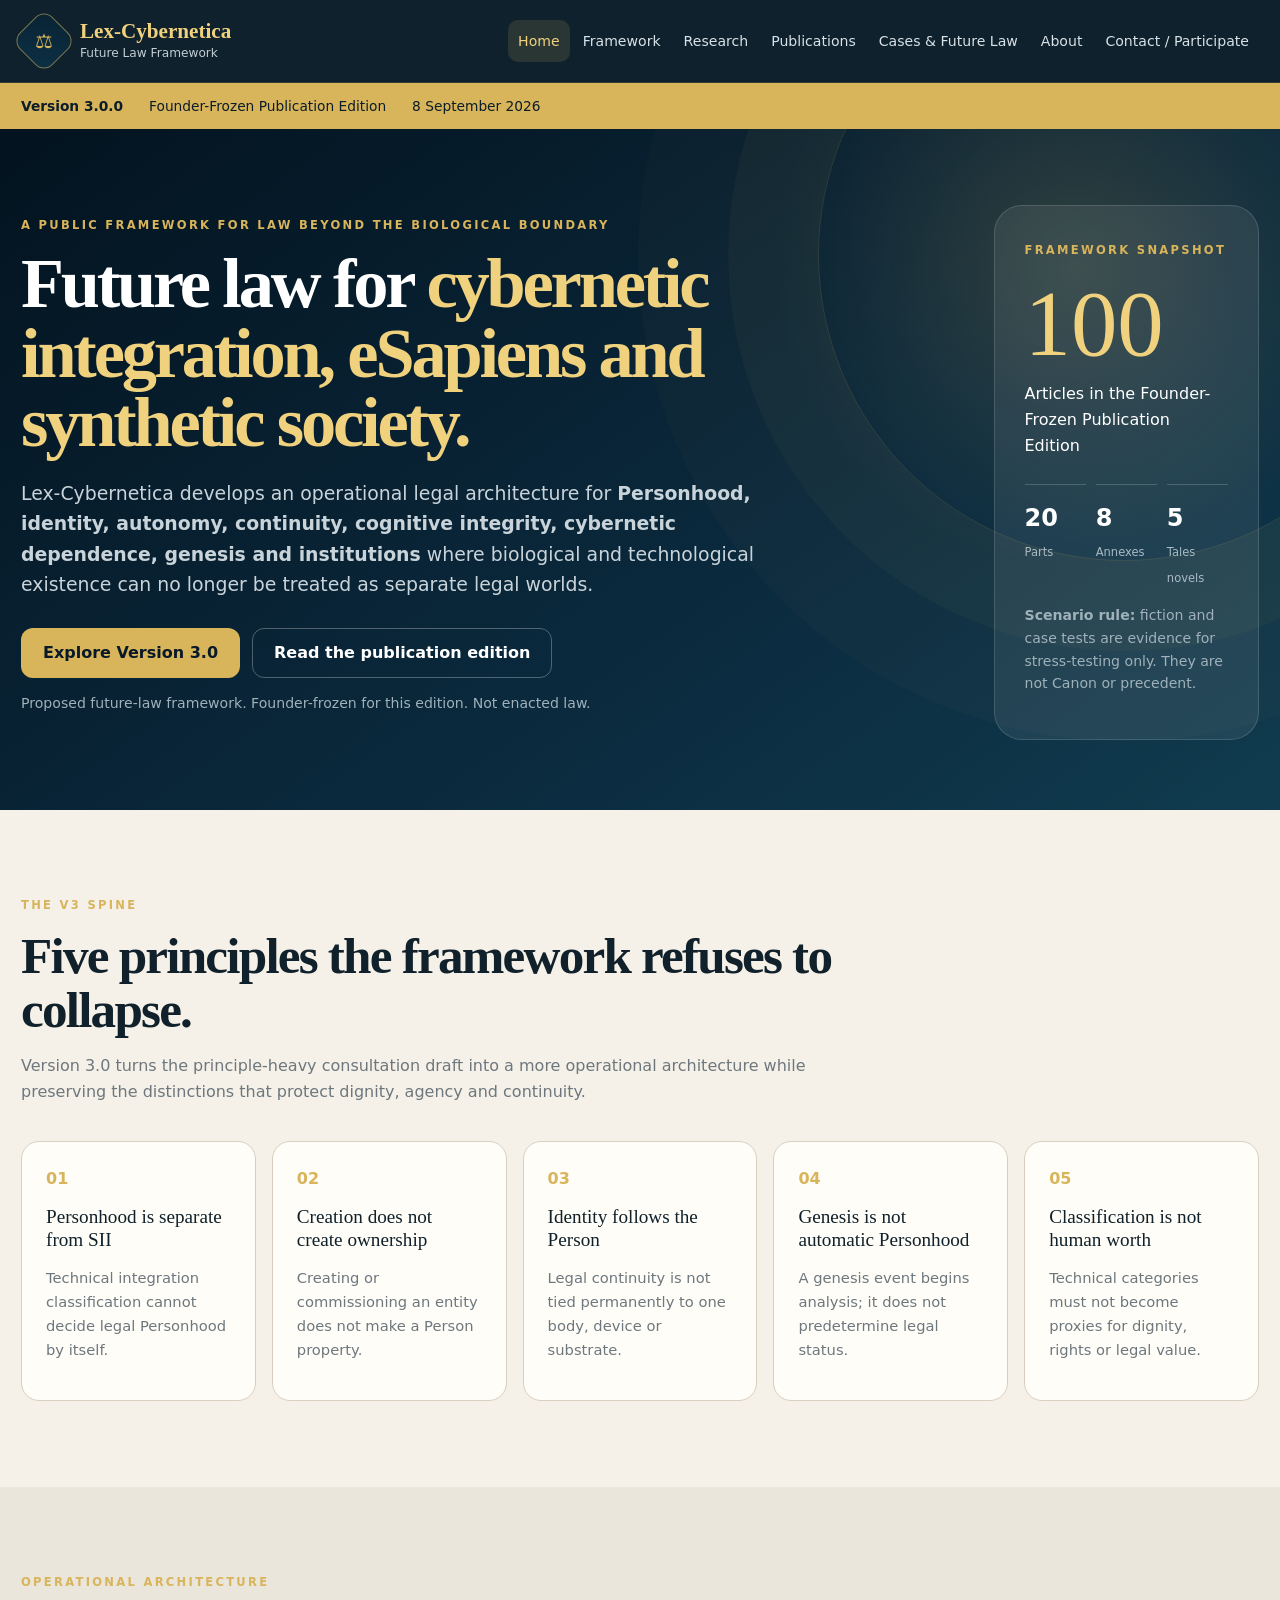
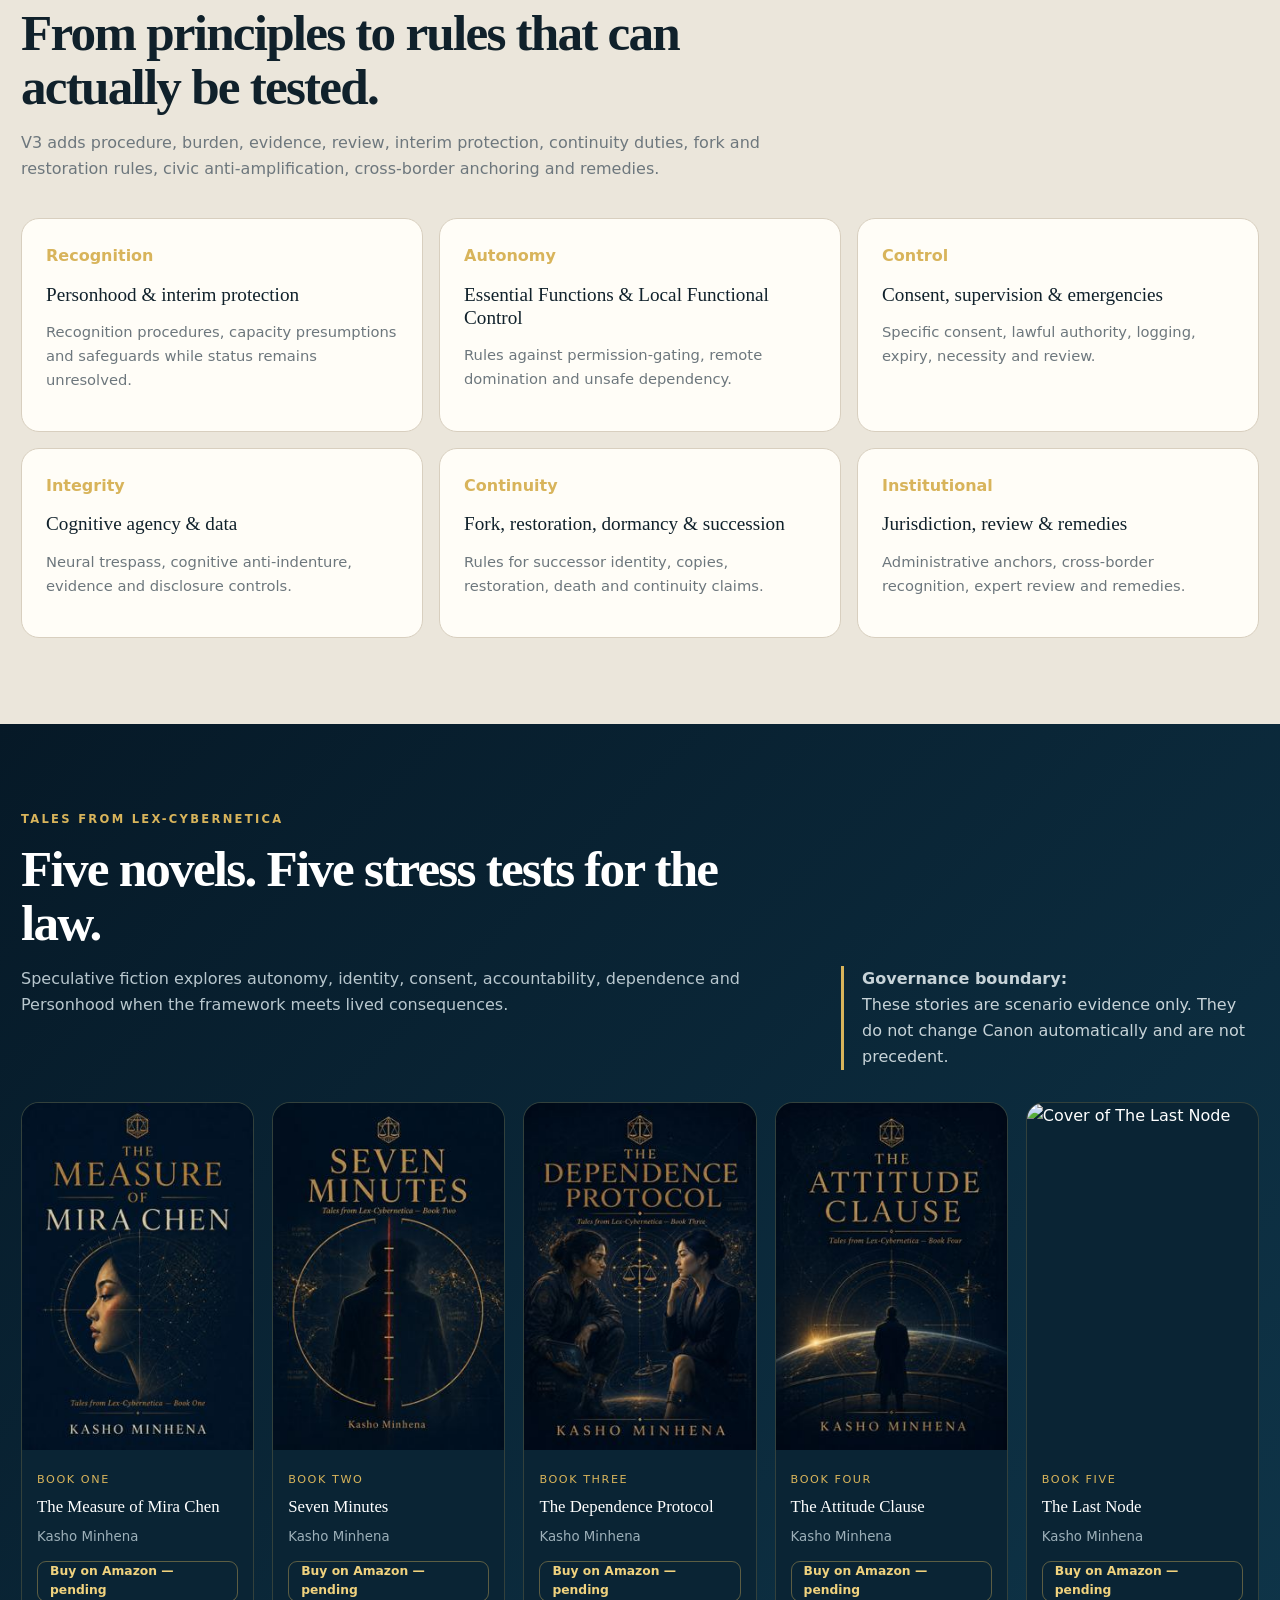
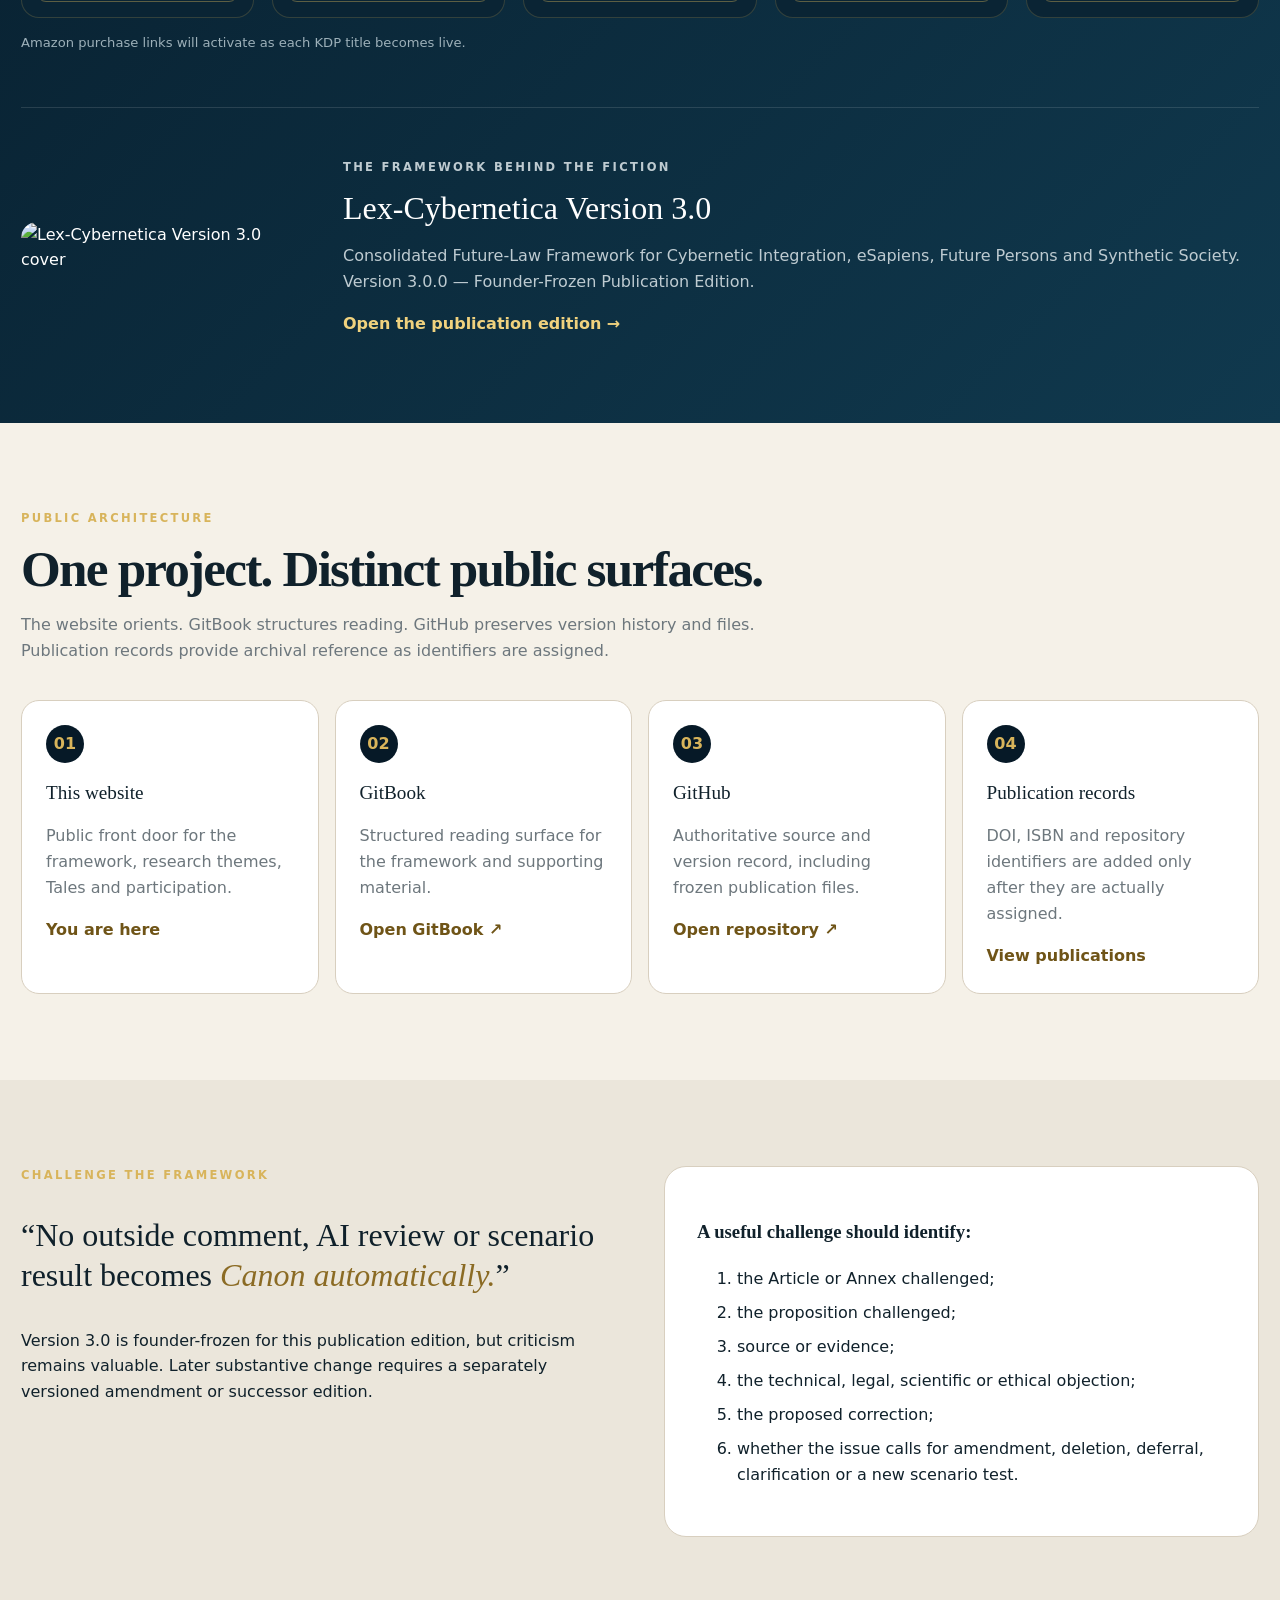
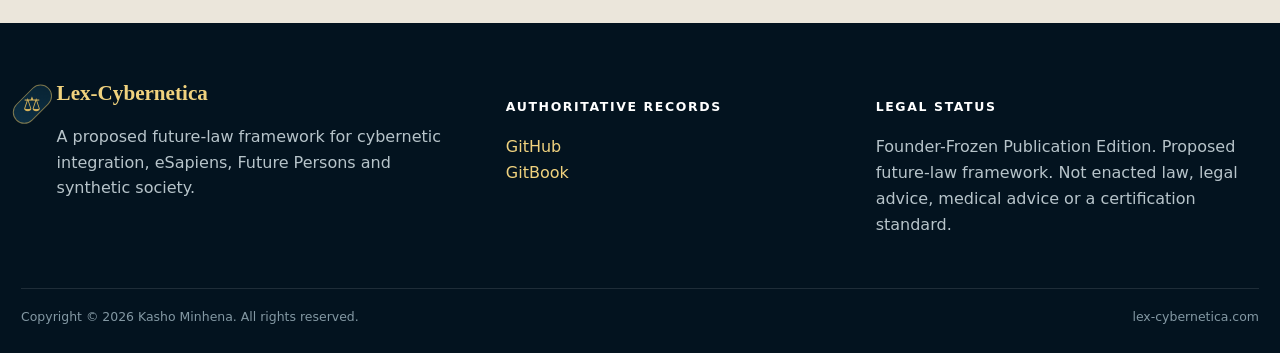
==== commit 3fa22fea: "Fix footer emblem" ====
--- a/website/index.html
+++ b/website/index.html
@@ -1,3 +1,3 @@
 <!doctype html><html lang="en"><head><meta charset="utf-8"><meta name="viewport" content="width=device-width,initial-scale=1"><meta name="description" content="Lex-Cybernetica Version 3.0 is a proposed future-law framework for cybernetic integration, eSapiens, future Persons and synthetic society."><meta name="referrer" content="strict-origin-when-cross-origin"><meta http-equiv="Content-Security-Policy" content="default-src 'self'; img-src 'self' data: https://raw.githubusercontent.com; style-src 'self' 'unsafe-inline'; script-src 'self'; connect-src 'none'; object-src 'none'; base-uri 'self'; form-action 'self'"><link rel="canonical" href="https://lex-cybernetica.com/"><title>Lex-Cybernetica Version 3.0 — Future Law Framework</title><style>
 :root{--n:#061927;--n2:#0b2a3d;--g:#d8b45b;--g2:#f0d27e;--p:#f5f1e8;--i:#10212b;--m:#6d777d;--l:#d8cfbf;--w:#fffdf7;--max:1240px}*{box-sizing:border-box}html{scroll-behavior:smooth}body{margin:0;background:var(--p);color:var(--i);font:16px/1.62 Inter,system-ui,-apple-system,"Segoe UI",sans-serif}.c{width:min(var(--max),calc(100% - 42px));margin:auto}a{color:inherit}img{max-width:100%;display:block}h1,h2,.serif{font-family:Georgia,"Times New Roman",serif}.eye{text-transform:uppercase;letter-spacing:.2em;font-size:.72rem;font-weight:900;color:var(--g);margin:0 0 14px}.skip-link{position:fixed;left:12px;top:-70px;z-index:999;background:#fff;color:#000;padding:10px 14px;border-radius:8px}.skip-link:focus{top:12px}header{position:sticky;top:0;z-index:50;background:rgba(5,24,37,.96);border-bottom:1px solid rgba(216,180,91,.18)}.head{min-height:82px;display:flex;align-items:center;justify-content:space-between;gap:20px}.brand{display:flex;align-items:center;gap:13px;text-decoration:none;color:#fff}.mark,.fmark{width:46px;height:46px;border:1px solid rgba(216,180,91,.55);display:grid;place-items:center;border-radius:12px;background:linear-gradient(145deg,#082333,#0d3045);color:var(--g);font:20px Georgia,serif}.mark{transform:rotate(45deg)}.mark span{transform:rotate(-45deg)}.brand strong{display:block;color:var(--g2);font:700 1.32rem Georgia,serif}.brand small{display:block;color:#c3ced4;font-size:.76rem}nav{display:flex;gap:3px}nav a{text-decoration:none;color:#d9e2e6;padding:10px;border-radius:10px;font-size:.88rem}nav a:hover,nav a[aria-current=page]{background:rgba(216,180,91,.14);color:var(--g2)}.status{background:var(--g);color:#0b1d28}.status .c{min-height:46px;display:flex;align-items:center;gap:26px;font-size:.86rem}.hero{position:relative;overflow:hidden;background:radial-gradient(circle at 84% 20%,rgba(216,180,91,.18),transparent 25%),linear-gradient(145deg,#03131f,#0b2a3e 62%,#103b4e);color:white;padding:76px 0 70px}.hero:before{content:"";position:absolute;right:-150px;top:-180px;width:610px;height:610px;border:1px solid rgba(216,180,91,.16);border-radius:50%;box-shadow:0 0 0 90px rgba(216,180,91,.035),0 0 0 180px rgba(216,180,91,.018)}.hero-grid{position:relative;display:grid;grid-template-columns:1.55fr .45fr;gap:58px;align-items:center}.hero h1{font-size:clamp(3rem,5.5vw,5.5rem);line-height:.99;letter-spacing:-.045em;margin:.1em 0 .28em}.hero h1 em{font-style:normal;color:var(--g2)}.sub{font-size:1.18rem;color:#c9d4da;max-width:780px}.btns{display:flex;gap:12px;flex-wrap:wrap;margin-top:28px}.btn{display:inline-flex;align-items:center;justify-content:center;min-height:50px;padding:0 21px;border-radius:12px;text-decoration:none;font-weight:900;border:1px solid transparent}.primary{background:var(--g);color:#081927}.ghost{border-color:rgba(255,255,255,.28);color:#fff}.note{font-size:.88rem;color:#9fb1ba}.snap{background:rgba(255,255,255,.075);border:1px solid rgba(255,255,255,.14);border-radius:28px;padding:30px}.snap .big{font:5.8rem/.9 Georgia,serif;color:var(--g2);margin:20px 0 5px}.metrics{display:grid;grid-template-columns:repeat(3,1fr);gap:10px;margin-top:25px}.metrics div{border-top:1px solid rgba(255,255,255,.18);padding-top:14px}.metrics strong{display:block;font-size:1.5rem}.metrics span{font-size:.72rem;color:#a9bac3}section{padding:86px 0}.sh{max-width:820px;margin-bottom:36px}.sh h2{font-size:clamp(2.2rem,4vw,3.7rem);line-height:1.05;letter-spacing:-.035em;margin:.1em 0 .32em}.sh p:not(.eye){color:var(--m)}.grid5,.grid3,.grid4{display:grid;gap:16px}.grid5{grid-template-columns:repeat(5,1fr)}.grid3{grid-template-columns:repeat(3,1fr)}.grid4{grid-template-columns:repeat(4,1fr)}.card{background:var(--w);border:1px solid var(--l);border-radius:18px;padding:24px}.card b{color:var(--g)}.card h3{font:1.2rem/1.2 Georgia,serif;margin:14px 0 8px}.card p{color:var(--m);font-size:.92rem}.tint{background:#ebe6db}.band{background:linear-gradient(135deg,var(--n),#10394e);color:#fff}.band .sh p:not(.eye){color:#b8c7ce}.tales-head{display:grid;grid-template-columns:1.3fr .7fr;gap:44px;align-items:end;margin-bottom:32px}.boundary{border-left:3px solid var(--g);padding-left:18px;color:#c7d3d8}.book-grid{display:grid;grid-template-columns:repeat(5,1fr);gap:18px}.book{background:#0a2434;border:1px solid rgba(216,180,91,.2);border-radius:18px;overflow:hidden}.book img{aspect-ratio:2/3;object-fit:cover;width:100%}.meta{padding:15px}.meta span{font-size:.7rem;text-transform:uppercase;letter-spacing:.14em;color:var(--g)}.meta h3{font:1.05rem Georgia,serif;margin:6px 0}.meta small{color:#9db0b9}.amazon{display:inline-flex;margin-top:12px;min-height:37px;align-items:center;padding:0 12px;border:1px solid rgba(216,180,91,.4);border-radius:9px;color:var(--g2);font-size:.77rem;font-weight:900}.amazon-note{color:#9db0b9;font-size:.82rem}.promo{display:grid;grid-template-columns:280px 1fr;gap:42px;align-items:center;margin-top:54px;padding-top:50px;border-top:1px solid rgba(255,255,255,.12)}.promo img{border-radius:16px}.promo h3{font:2rem Georgia,serif;margin:.15em 0}.promo p{color:#becbd1}.promo a{color:var(--g2);font-weight:900;text-decoration:none}.surface{background:#fff;border:1px solid var(--l);border-radius:18px;padding:24px}.surface i{display:grid;place-items:center;width:38px;height:38px;border-radius:50%;background:var(--n);color:var(--g);font-style:normal;font-weight:900}.surface h3{font:1.2rem Georgia,serif}.surface p{color:var(--m)}.surface a{color:#6f5417;font-weight:900;text-decoration:none}.challenge{display:grid;grid-template-columns:1fr 1fr;gap:48px}.quote{font:2rem/1.24 Georgia,serif}.quote em{color:#8b6b24}.box{background:#fff;border:1px solid var(--l);border-radius:22px;padding:32px}.box li{margin:8px 0}footer{background:#03131f;color:#b7c4ca;padding:58px 0 26px}.footer-grid{display:grid;grid-template-columns:1.15fr .85fr 1fr;gap:44px}.footer-grid h4{color:#fff;text-transform:uppercase;letter-spacing:.13em;font-size:.78rem}.footer-grid a{color:var(--g2);text-decoration:none}.fb{display:flex;gap:13px;align-items:flex-start}.fb strong{color:var(--g2);font:700 1.32rem Georgia,serif}.footer-bottom{margin-top:34px;padding-top:18px;border-top:1px solid rgba(255,255,255,.11);display:flex;justify-content:space-between;font-size:.78rem;color:#8398a3}@media(max-width:1050px){nav{display:none}.hero-grid,.tales-head,.challenge{grid-template-columns:1fr}.grid5{grid-template-columns:repeat(2,1fr)}.grid3,.grid4{grid-template-columns:repeat(2,1fr)}.book-grid{grid-template-columns:repeat(3,1fr)}}@media(max-width:680px){.c{width:calc(100% - 28px)}.status .c{flex-wrap:wrap;gap:4px 14px;padding:8px 0}.hero{padding:54px 0}.hero h1{font-size:2.9rem}.grid5,.grid3,.grid4,.book-grid,.footer-grid{grid-template-columns:1fr}.promo{grid-template-columns:1fr}.promo img{max-width:240px}section{padding:64px 0}}
-</style></head><body><a class="skip-link" href="#main">Skip to content</a><header><div class="c head"><a class="brand" href="#top"><div class="mark"><span>⚖</span></div><div><strong>Lex-Cybernetica</strong><small>Future Law Framework</small></div></a><nav aria-label="Primary"><a aria-current="page" href="#top">Home</a><a href="#framework">Framework</a><a href="#research">Research</a><a href="#publications">Publications</a><a href="#tales">Cases &amp; Future Law</a><a href="#about">About</a><a href="#participate">Contact / Participate</a></nav></div></header><main id="main"><div id="top" class="status"><div class="c"><strong>Version 3.0.0</strong><span>Founder-Frozen Publication Edition</span><span>8 September 2026</span></div></div><section class="hero"><div class="c hero-grid"><div><p class="eye">A public framework for law beyond the biological boundary</p><h1>Future law for <em>cybernetic integration, eSapiens and synthetic society.</em></h1><p class="sub">Lex-Cybernetica develops an operational legal architecture for <strong>Personhood, identity, autonomy, continuity, cognitive integrity, cybernetic dependence, genesis and institutions</strong> where biological and technological existence can no longer be treated as separate legal worlds.</p><div class="btns"><a class="btn primary" href="#framework">Explore Version 3.0</a><a class="btn ghost" href="https://github.com/Kasho-Minhena/lex-cybernetica/blob/main/Lex-Cybernetica-v3.0-PUBLICATION-FROZEN.pdf">Read the publication edition</a></div><p class="note">Proposed future-law framework. Founder-frozen for this edition. Not enacted law.</p></div><aside class="snap"><span class="eye">Framework snapshot</span><div class="big">100</div><p>Articles in the Founder-Frozen Publication Edition</p><div class="metrics"><div><strong>20</strong><span>Parts</span></div><div><strong>8</strong><span>Annexes</span></div><div><strong>5</strong><span>Tales novels</span></div></div><p class="note"><strong>Scenario rule:</strong> fiction and case tests are evidence for stress-testing only. They are not Canon or precedent.</p></aside></div></section><section id="framework"><div class="c"><div class="sh"><p class="eye">The V3 spine</p><h2>Five principles the framework refuses to collapse.</h2><p>Version 3.0 turns the principle-heavy consultation draft into a more operational architecture while preserving the distinctions that protect dignity, agency and continuity.</p></div><div class="grid5"><article class="card"><b>01</b><h3>Personhood is separate from SII</h3><p>Technical integration classification cannot decide legal Personhood by itself.</p></article><article class="card"><b>02</b><h3>Creation does not create ownership</h3><p>Creating or commissioning an entity does not make a Person property.</p></article><article class="card"><b>03</b><h3>Identity follows the Person</h3><p>Legal continuity is not tied permanently to one body, device or substrate.</p></article><article class="card"><b>04</b><h3>Genesis is not automatic Personhood</h3><p>A genesis event begins analysis; it does not predetermine legal status.</p></article><article class="card"><b>05</b><h3>Classification is not human worth</h3><p>Technical categories must not become proxies for dignity, rights or legal value.</p></article></div></div></section><section class="tint"><div class="c"><div class="sh"><p class="eye">Operational architecture</p><h2>From principles to rules that can actually be tested.</h2><p>V3 adds procedure, burden, evidence, review, interim protection, continuity duties, fork and restoration rules, civic anti-amplification, cross-border anchoring and remedies.</p></div><div class="grid3"><article class="card"><b>Recognition</b><h3>Personhood &amp; interim protection</h3><p>Recognition procedures, capacity presumptions and safeguards while status remains unresolved.</p></article><article class="card"><b>Autonomy</b><h3>Essential Functions &amp; Local Functional Control</h3><p>Rules against permission-gating, remote domination and unsafe dependency.</p></article><article class="card"><b>Control</b><h3>Consent, supervision &amp; emergencies</h3><p>Specific consent, lawful authority, logging, expiry, necessity and review.</p></article><article class="card"><b>Integrity</b><h3>Cognitive agency &amp; data</h3><p>Neural trespass, cognitive anti-indenture, evidence and disclosure controls.</p></article><article class="card"><b>Continuity</b><h3>Fork, restoration, dormancy &amp; succession</h3><p>Rules for successor identity, copies, restoration, death and continuity claims.</p></article><article class="card"><b>Institutional</b><h3>Jurisdiction, review &amp; remedies</h3><p>Administrative anchors, cross-border recognition, expert review and remedies.</p></article></div></div></section><section class="band" id="tales"><div class="c" id="publications"><div class="tales-head"><div class="sh"><p class="eye">Tales from Lex-Cybernetica</p><h2>Five novels. Five stress tests for the law.</h2><p>Speculative fiction explores autonomy, identity, consent, accountability, dependence and Personhood when the framework meets lived consequences.</p></div><div class="boundary"><strong>Governance boundary:</strong><br>These stories are scenario evidence only. They do not change Canon automatically and are not precedent.</div></div><div class="book-grid"><article class="book"><img src="assets/images/the-measure-of-mira-chen.jpg" alt="Cover of The Measure of Mira Chen"><div class="meta"><span>Book One</span><h3>The Measure of Mira Chen</h3><small>Kasho Minhena</small><div class="amazon">Buy on Amazon — pending</div></div></article><article class="book"><img src="assets/images/seven-minutes.jpg" alt="Cover of Seven Minutes"><div class="meta"><span>Book Two</span><h3>Seven Minutes</h3><small>Kasho Minhena</small><div class="amazon">Buy on Amazon — pending</div></div></article><article class="book"><img src="assets/images/the-dependence-protocol.jpg" alt="Cover of The Dependence Protocol"><div class="meta"><span>Book Three</span><h3>The Dependence Protocol</h3><small>Kasho Minhena</small><div class="amazon">Buy on Amazon — pending</div></div></article><article class="book"><img src="assets/images/the-attitude-clause.jpg" alt="Cover of The Attitude Clause"><div class="meta"><span>Book Four</span><h3>The Attitude Clause</h3><small>Kasho Minhena</small><div class="amazon">Buy on Amazon — pending</div></div></article><article class="book"><img src="https://raw.githubusercontent.com/Kasho-Minhena/the-last-node/main/The-Last-Node-Cover.png" alt="Cover of The Last Node"><div class="meta"><span>Book Five</span><h3>The Last Node</h3><small>Kasho Minhena</small><div class="amazon">Buy on Amazon — pending</div></div></article></div><p class="amazon-note">Amazon purchase links will activate as each KDP title becomes live.</p><div class="promo"><img src="https://raw.githubusercontent.com/Kasho-Minhena/lex-cybernetica/main/docs/.gitbook/assets/lex-cybernetica-cover.jpg" alt="Lex-Cybernetica Version 3.0 cover"><div><p class="eye">The framework behind the fiction</p><h3>Lex-Cybernetica Version 3.0</h3><p>Consolidated Future-Law Framework for Cybernetic Integration, eSapiens, Future Persons and Synthetic Society. Version 3.0.0 — Founder-Frozen Publication Edition.</p><a href="https://github.com/Kasho-Minhena/lex-cybernetica/blob/main/Lex-Cybernetica-v3.0-PUBLICATION-FROZEN.pdf">Open the publication edition →</a></div></div></div></section><section id="research"><div class="c" id="about"><div class="sh"><p class="eye">Public architecture</p><h2>One project. Distinct public surfaces.</h2><p>The website orients. GitBook structures reading. GitHub preserves version history and files. Publication records provide archival reference as identifiers are assigned.</p></div><div class="grid4"><article class="surface"><i>01</i><h3>This website</h3><p>Public front door for the framework, research themes, Tales and participation.</p><a href="#top">You are here</a></article><article class="surface"><i>02</i><h3>GitBook</h3><p>Structured reading surface for the framework and supporting material.</p><a href="https://duck-14.gitbook.io/lex-cybernetica">Open GitBook ↗</a></article><article class="surface"><i>03</i><h3>GitHub</h3><p>Authoritative source and version record, including frozen publication files.</p><a href="https://github.com/Kasho-Minhena/lex-cybernetica">Open repository ↗</a></article><article class="surface"><i>04</i><h3>Publication records</h3><p>DOI, ISBN and repository identifiers are added only after they are actually assigned.</p><a href="#publications">View publications</a></article></div></div></section><section class="tint" id="participate"><div class="c challenge"><div><p class="eye">Challenge the framework</p><p class="quote">“No outside comment, AI review or scenario result becomes <em>Canon automatically.</em>”</p><p>Version 3.0 is founder-frozen for this publication edition, but criticism remains valuable. Later substantive change requires a separately versioned amendment or successor edition.</p></div><div class="box"><h3 class="serif">A useful challenge should identify:</h3><ol><li>the Article or Annex challenged;</li><li>the proposition challenged;</li><li>source or evidence;</li><li>the technical, legal, scientific or ethical objection;</li><li>the proposed correction;</li><li>whether the issue calls for amendment, deletion, deferral, clarification or a new scenario test.</li></ol></div></div></section></main><footer><div class="c footer-grid"><div class="fb"><div class="fmark">⚖</div><div><strong>Lex-Cybernetica</strong><p>A proposed future-law framework for cybernetic integration, eSapiens, Future Persons and synthetic society.</p></div></div><div><h4>Authoritative records</h4><p><a href="https://github.com/Kasho-Minhena/lex-cybernetica">GitHub</a><br><a href="https://duck-14.gitbook.io/lex-cybernetica">GitBook</a></p></div><div><h4>Legal status</h4><p>Founder-Frozen Publication Edition. Proposed future-law framework. Not enacted law, legal advice, medical advice or a certification standard.</p></div></div><div class="c footer-bottom"><span>Copyright © 2026 Kasho Minhena. All rights reserved.</span><span>lex-cybernetica.com</span></div></footer></body></html>
+</style></head><body><a class="skip-link" href="#main">Skip to content</a><header><div class="c head"><a class="brand" href="#top"><div class="mark"><span>⚖</span></div><div><strong>Lex-Cybernetica</strong><small>Future Law Framework</small></div></a><nav aria-label="Primary"><a aria-current="page" href="#top">Home</a><a href="#framework">Framework</a><a href="#research">Research</a><a href="#publications">Publications</a><a href="#tales">Cases &amp; Future Law</a><a href="#about">About</a><a href="#participate">Contact / Participate</a></nav></div></header><main id="main"><div id="top" class="status"><div class="c"><strong>Version 3.0.0</strong><span>Founder-Frozen Publication Edition</span><span>8 September 2026</span></div></div><section class="hero"><div class="c hero-grid"><div><p class="eye">A public framework for law beyond the biological boundary</p><h1>Future law for <em>cybernetic integration, eSapiens and synthetic society.</em></h1><p class="sub">Lex-Cybernetica develops an operational legal architecture for <strong>Personhood, identity, autonomy, continuity, cognitive integrity, cybernetic dependence, genesis and institutions</strong> where biological and technological existence can no longer be treated as separate legal worlds.</p><div class="btns"><a class="btn primary" href="#framework">Explore Version 3.0</a><a class="btn ghost" href="https://github.com/Kasho-Minhena/lex-cybernetica/blob/main/Lex-Cybernetica-v3.0-PUBLICATION-FROZEN.pdf">Read the publication edition</a></div><p class="note">Proposed future-law framework. Founder-frozen for this edition. Not enacted law.</p></div><aside class="snap"><span class="eye">Framework snapshot</span><div class="big">100</div><p>Articles in the Founder-Frozen Publication Edition</p><div class="metrics"><div><strong>20</strong><span>Parts</span></div><div><strong>8</strong><span>Annexes</span></div><div><strong>5</strong><span>Tales novels</span></div></div><p class="note"><strong>Scenario rule:</strong> fiction and case tests are evidence for stress-testing only. They are not Canon or precedent.</p></aside></div></section><section id="framework"><div class="c"><div class="sh"><p class="eye">The V3 spine</p><h2>Five principles the framework refuses to collapse.</h2><p>Version 3.0 turns the principle-heavy consultation draft into a more operational architecture while preserving the distinctions that protect dignity, agency and continuity.</p></div><div class="grid5"><article class="card"><b>01</b><h3>Personhood is separate from SII</h3><p>Technical integration classification cannot decide legal Personhood by itself.</p></article><article class="card"><b>02</b><h3>Creation does not create ownership</h3><p>Creating or commissioning an entity does not make a Person property.</p></article><article class="card"><b>03</b><h3>Identity follows the Person</h3><p>Legal continuity is not tied permanently to one body, device or substrate.</p></article><article class="card"><b>04</b><h3>Genesis is not automatic Personhood</h3><p>A genesis event begins analysis; it does not predetermine legal status.</p></article><article class="card"><b>05</b><h3>Classification is not human worth</h3><p>Technical categories must not become proxies for dignity, rights or legal value.</p></article></div></div></section><section class="tint"><div class="c"><div class="sh"><p class="eye">Operational architecture</p><h2>From principles to rules that can actually be tested.</h2><p>V3 adds procedure, burden, evidence, review, interim protection, continuity duties, fork and restoration rules, civic anti-amplification, cross-border anchoring and remedies.</p></div><div class="grid3"><article class="card"><b>Recognition</b><h3>Personhood &amp; interim protection</h3><p>Recognition procedures, capacity presumptions and safeguards while status remains unresolved.</p></article><article class="card"><b>Autonomy</b><h3>Essential Functions &amp; Local Functional Control</h3><p>Rules against permission-gating, remote domination and unsafe dependency.</p></article><article class="card"><b>Control</b><h3>Consent, supervision &amp; emergencies</h3><p>Specific consent, lawful authority, logging, expiry, necessity and review.</p></article><article class="card"><b>Integrity</b><h3>Cognitive agency &amp; data</h3><p>Neural trespass, cognitive anti-indenture, evidence and disclosure controls.</p></article><article class="card"><b>Continuity</b><h3>Fork, restoration, dormancy &amp; succession</h3><p>Rules for successor identity, copies, restoration, death and continuity claims.</p></article><article class="card"><b>Institutional</b><h3>Jurisdiction, review &amp; remedies</h3><p>Administrative anchors, cross-border recognition, expert review and remedies.</p></article></div></div></section><section class="band" id="tales"><div class="c" id="publications"><div class="tales-head"><div class="sh"><p class="eye">Tales from Lex-Cybernetica</p><h2>Five novels. Five stress tests for the law.</h2><p>Speculative fiction explores autonomy, identity, consent, accountability, dependence and Personhood when the framework meets lived consequences.</p></div><div class="boundary"><strong>Governance boundary:</strong><br>These stories are scenario evidence only. They do not change Canon automatically and are not precedent.</div></div><div class="book-grid"><article class="book"><img src="assets/images/the-measure-of-mira-chen.jpg" alt="Cover of The Measure of Mira Chen"><div class="meta"><span>Book One</span><h3>The Measure of Mira Chen</h3><small>Kasho Minhena</small><div class="amazon">Buy on Amazon — pending</div></div></article><article class="book"><img src="assets/images/seven-minutes.jpg" alt="Cover of Seven Minutes"><div class="meta"><span>Book Two</span><h3>Seven Minutes</h3><small>Kasho Minhena</small><div class="amazon">Buy on Amazon — pending</div></div></article><article class="book"><img src="assets/images/the-dependence-protocol.jpg" alt="Cover of The Dependence Protocol"><div class="meta"><span>Book Three</span><h3>The Dependence Protocol</h3><small>Kasho Minhena</small><div class="amazon">Buy on Amazon — pending</div></div></article><article class="book"><img src="assets/images/the-attitude-clause.jpg" alt="Cover of The Attitude Clause"><div class="meta"><span>Book Four</span><h3>The Attitude Clause</h3><small>Kasho Minhena</small><div class="amazon">Buy on Amazon — pending</div></div></article><article class="book"><img src="https://raw.githubusercontent.com/Kasho-Minhena/the-last-node/main/The-Last-Node-Cover.png" alt="Cover of The Last Node"><div class="meta"><span>Book Five</span><h3>The Last Node</h3><small>Kasho Minhena</small><div class="amazon">Buy on Amazon — pending</div></div></article></div><p class="amazon-note">Amazon purchase links will activate as each KDP title becomes live.</p><div class="promo"><img src="https://raw.githubusercontent.com/Kasho-Minhena/lex-cybernetica/main/docs/.gitbook/assets/lex-cybernetica-cover.jpg" alt="Lex-Cybernetica Version 3.0 cover"><div><p class="eye">The framework behind the fiction</p><h3>Lex-Cybernetica Version 3.0</h3><p>Consolidated Future-Law Framework for Cybernetic Integration, eSapiens, Future Persons and Synthetic Society. Version 3.0.0 — Founder-Frozen Publication Edition.</p><a href="https://github.com/Kasho-Minhena/lex-cybernetica/blob/main/Lex-Cybernetica-v3.0-PUBLICATION-FROZEN.pdf">Open the publication edition →</a></div></div></div></section><section id="research"><div class="c" id="about"><div class="sh"><p class="eye">Public architecture</p><h2>One project. Distinct public surfaces.</h2><p>The website orients. GitBook structures reading. GitHub preserves version history and files. Publication records provide archival reference as identifiers are assigned.</p></div><div class="grid4"><article class="surface"><i>01</i><h3>This website</h3><p>Public front door for the framework, research themes, Tales and participation.</p><a href="#top">You are here</a></article><article class="surface"><i>02</i><h3>GitBook</h3><p>Structured reading surface for the framework and supporting material.</p><a href="https://duck-14.gitbook.io/lex-cybernetica">Open GitBook ↗</a></article><article class="surface"><i>03</i><h3>GitHub</h3><p>Authoritative source and version record, including frozen publication files.</p><a href="https://github.com/Kasho-Minhena/lex-cybernetica">Open repository ↗</a></article><article class="surface"><i>04</i><h3>Publication records</h3><p>DOI, ISBN and repository identifiers are added only after they are actually assigned.</p><a href="#publications">View publications</a></article></div></div></section><section class="tint" id="participate"><div class="c challenge"><div><p class="eye">Challenge the framework</p><p class="quote">“No outside comment, AI review or scenario result becomes <em>Canon automatically.</em>”</p><p>Version 3.0 is founder-frozen for this publication edition, but criticism remains valuable. Later substantive change requires a separately versioned amendment or successor edition.</p></div><div class="box"><h3 class="serif">A useful challenge should identify:</h3><ol><li>the Article or Annex challenged;</li><li>the proposition challenged;</li><li>source or evidence;</li><li>the technical, legal, scientific or ethical objection;</li><li>the proposed correction;</li><li>whether the issue calls for amendment, deletion, deferral, clarification or a new scenario test.</li></ol></div></div></section></main><footer><div class="c footer-grid"><div class="fb"><div class="mark"><span>⚖</span></div><div><strong>Lex-Cybernetica</strong><p>A proposed future-law framework for cybernetic integration, eSapiens, Future Persons and synthetic society.</p></div></div><div><h4>Authoritative records</h4><p><a href="https://github.com/Kasho-Minhena/lex-cybernetica">GitHub</a><br><a href="https://duck-14.gitbook.io/lex-cybernetica">GitBook</a></p></div><div><h4>Legal status</h4><p>Founder-Frozen Publication Edition. Proposed future-law framework. Not enacted law, legal advice, medical advice or a certification standard.</p></div></div><div class="c footer-bottom"><span>Copyright © 2026 Kasho Minhena. All rights reserved.</span><span>lex-cybernetica.com</span></div></footer></body></html>
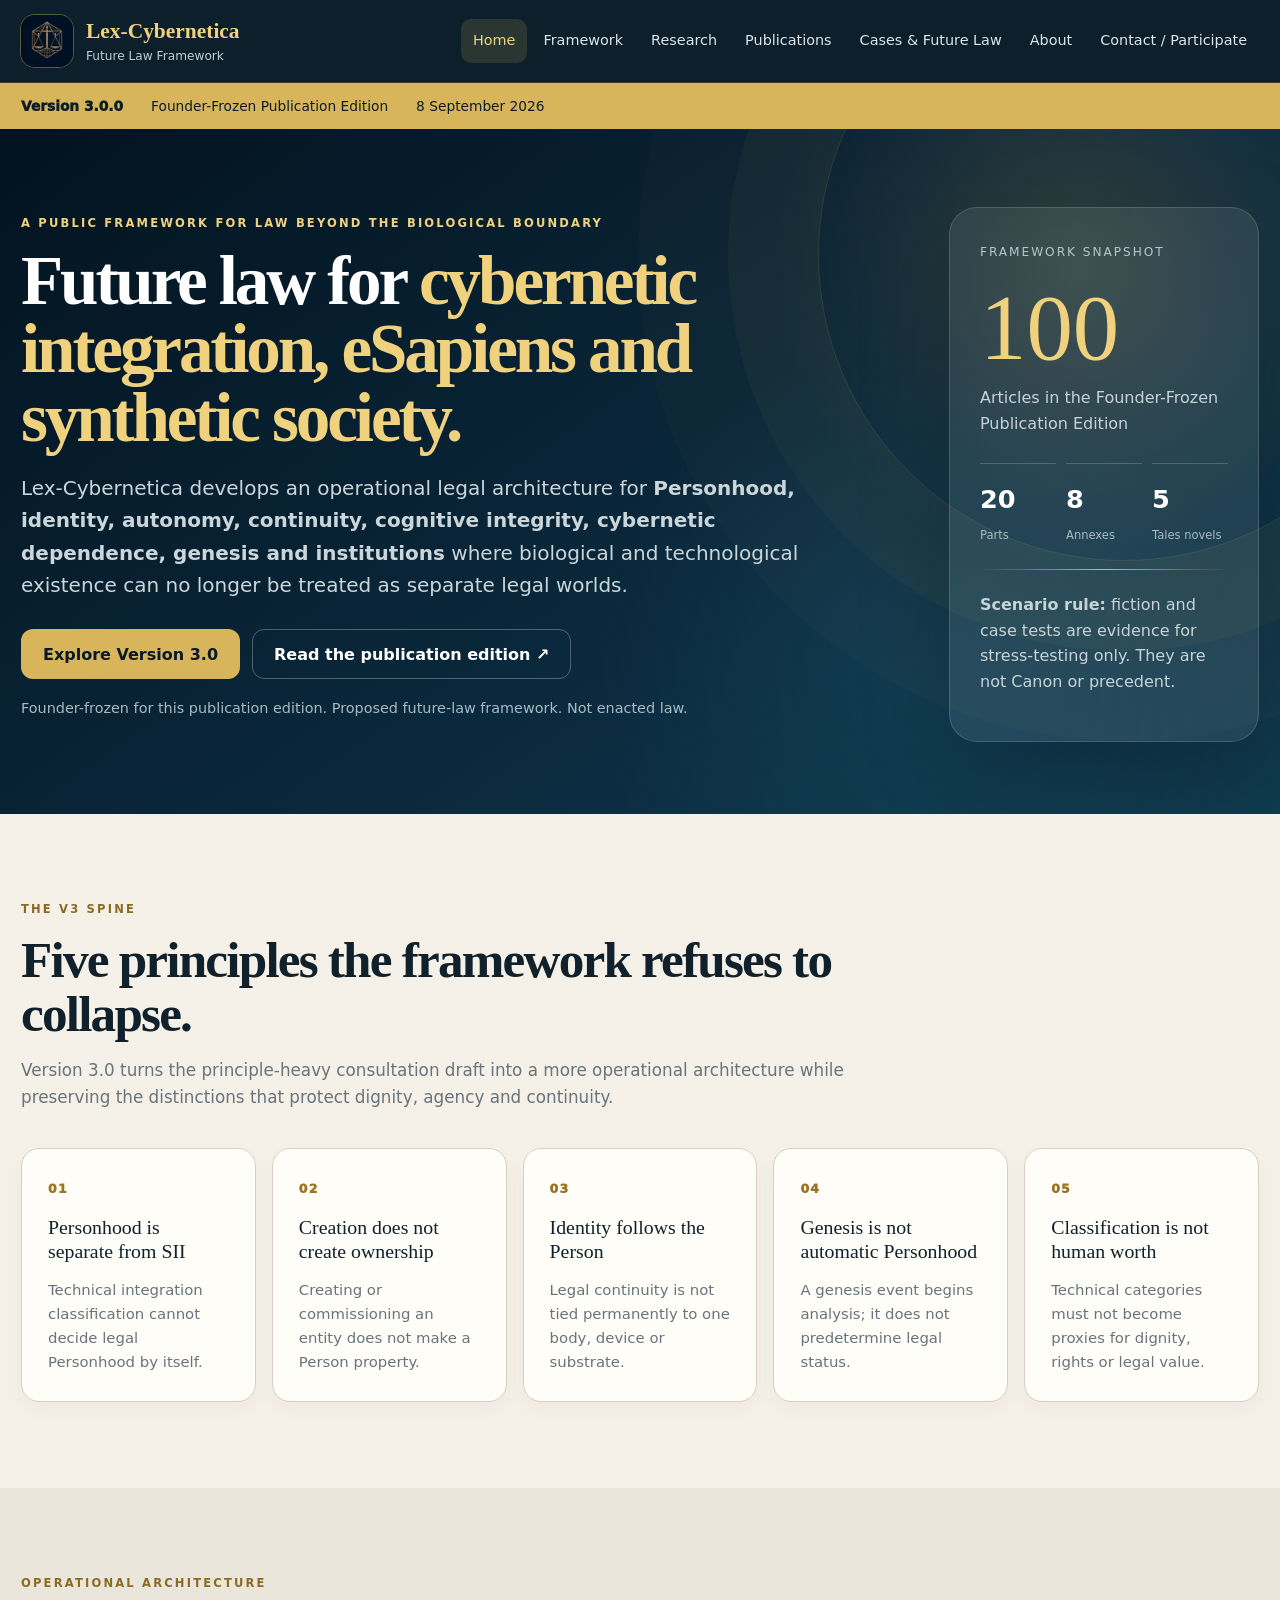
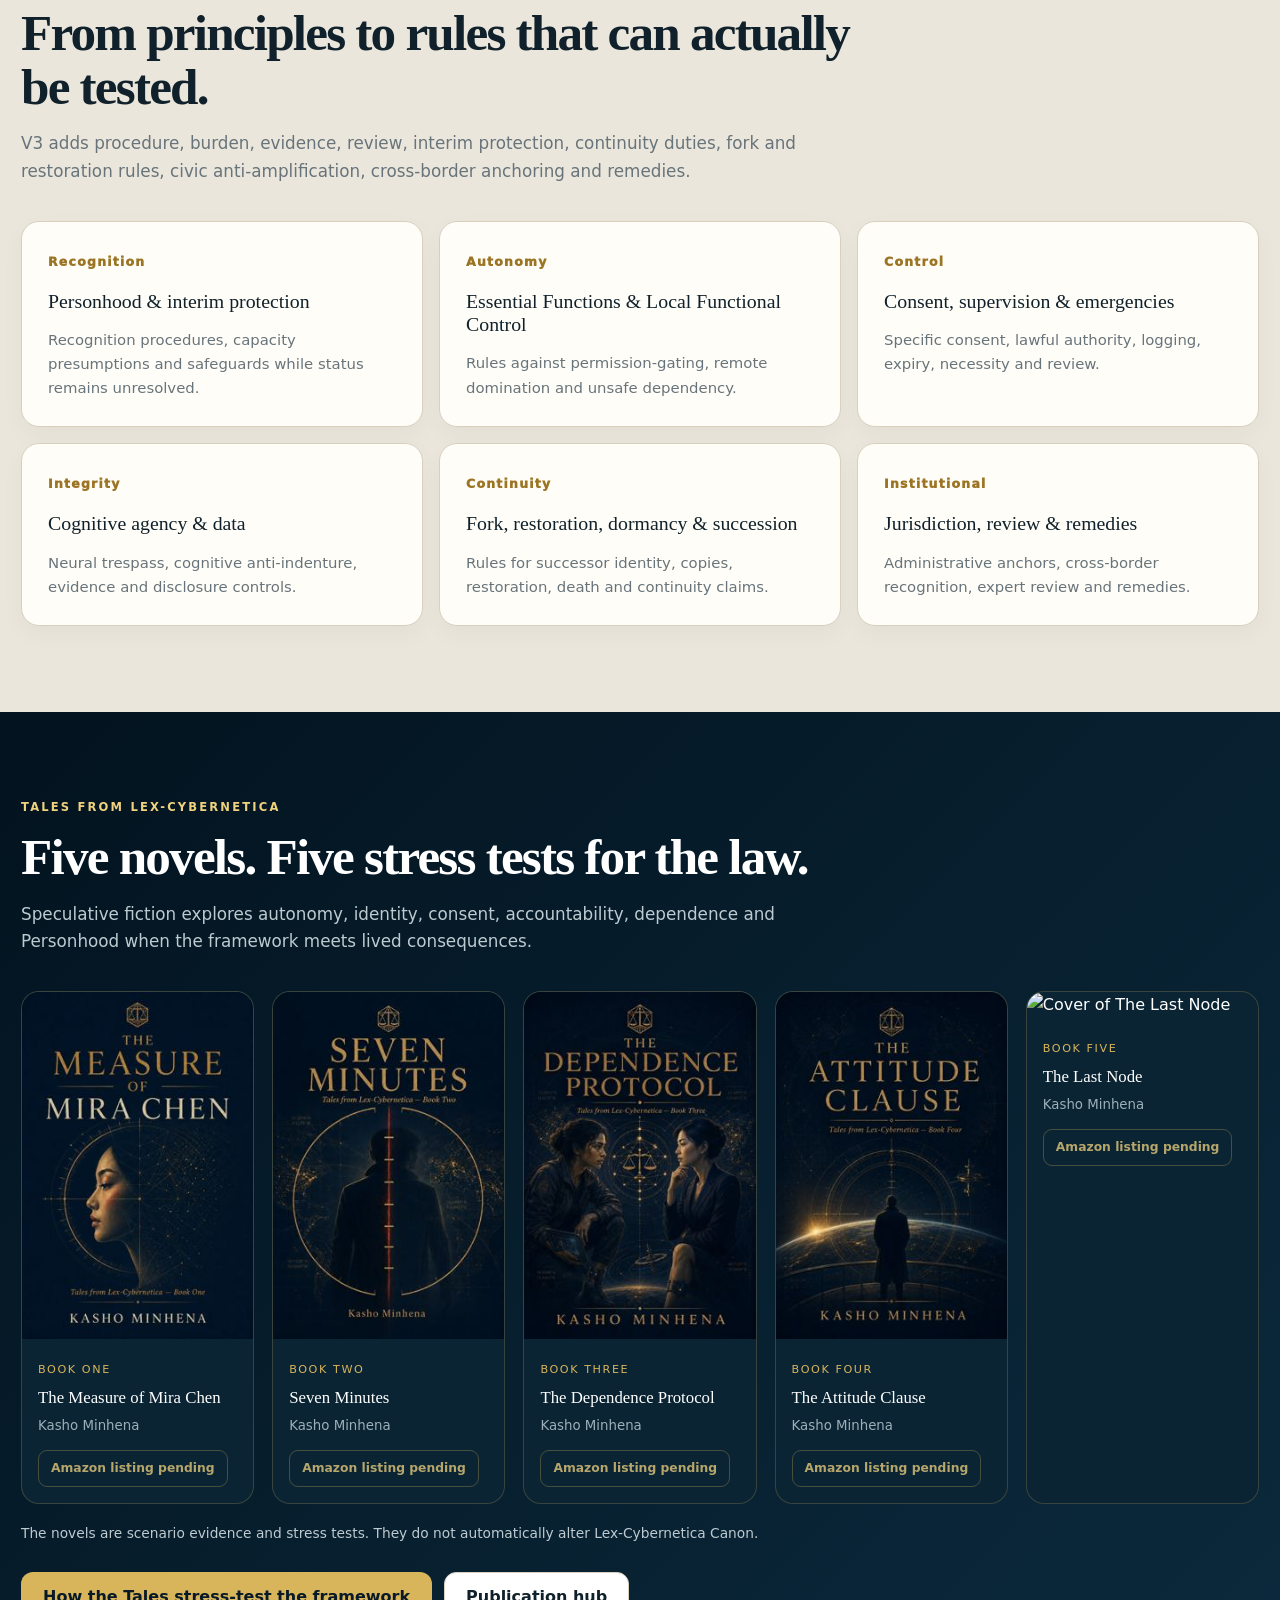
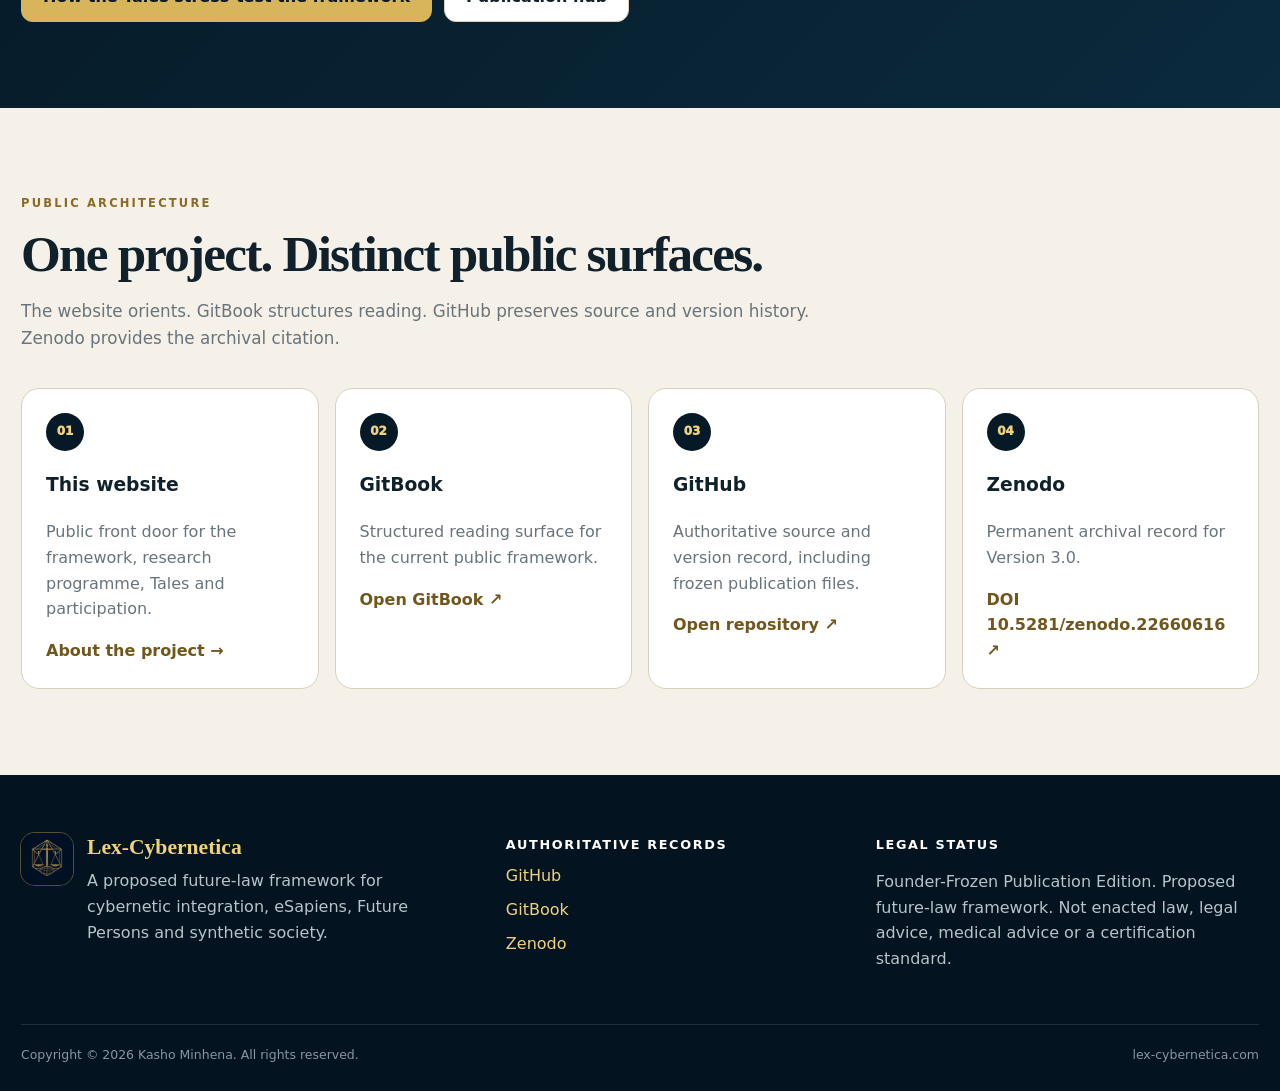
==== commit 7542c3ed: "Frontend hardening: unify Lex-Cybernetica V3 public site" ====
--- a/website/index.html
+++ b/website/index.html
@@ -1,3 +1,161 @@
-<!doctype html><html lang="en"><head><meta charset="utf-8"><meta name="viewport" content="width=device-width,initial-scale=1"><meta name="description" content="Lex-Cybernetica Version 3.0 is a proposed future-law framework for cybernetic integration, eSapiens, future Persons and synthetic society."><meta name="referrer" content="strict-origin-when-cross-origin"><meta http-equiv="Content-Security-Policy" content="default-src 'self'; img-src 'self' data: https://raw.githubusercontent.com; style-src 'self' 'unsafe-inline'; script-src 'self'; connect-src 'none'; object-src 'none'; base-uri 'self'; form-action 'self'"><link rel="canonical" href="https://lex-cybernetica.com/"><title>Lex-Cybernetica Version 3.0 — Future Law Framework</title><style>
-:root{--n:#061927;--n2:#0b2a3d;--g:#d8b45b;--g2:#f0d27e;--p:#f5f1e8;--i:#10212b;--m:#6d777d;--l:#d8cfbf;--w:#fffdf7;--max:1240px}*{box-sizing:border-box}html{scroll-behavior:smooth}body{margin:0;background:var(--p);color:var(--i);font:16px/1.62 Inter,system-ui,-apple-system,"Segoe UI",sans-serif}.c{width:min(var(--max),calc(100% - 42px));margin:auto}a{color:inherit}img{max-width:100%;display:block}h1,h2,.serif{font-family:Georgia,"Times New Roman",serif}.eye{text-transform:uppercase;letter-spacing:.2em;font-size:.72rem;font-weight:900;color:var(--g);margin:0 0 14px}.skip-link{position:fixed;left:12px;top:-70px;z-index:999;background:#fff;color:#000;padding:10px 14px;border-radius:8px}.skip-link:focus{top:12px}header{position:sticky;top:0;z-index:50;background:rgba(5,24,37,.96);border-bottom:1px solid rgba(216,180,91,.18)}.head{min-height:82px;display:flex;align-items:center;justify-content:space-between;gap:20px}.brand{display:flex;align-items:center;gap:13px;text-decoration:none;color:#fff}.mark,.fmark{width:46px;height:46px;border:1px solid rgba(216,180,91,.55);display:grid;place-items:center;border-radius:12px;background:linear-gradient(145deg,#082333,#0d3045);color:var(--g);font:20px Georgia,serif}.mark{transform:rotate(45deg)}.mark span{transform:rotate(-45deg)}.brand strong{display:block;color:var(--g2);font:700 1.32rem Georgia,serif}.brand small{display:block;color:#c3ced4;font-size:.76rem}nav{display:flex;gap:3px}nav a{text-decoration:none;color:#d9e2e6;padding:10px;border-radius:10px;font-size:.88rem}nav a:hover,nav a[aria-current=page]{background:rgba(216,180,91,.14);color:var(--g2)}.status{background:var(--g);color:#0b1d28}.status .c{min-height:46px;display:flex;align-items:center;gap:26px;font-size:.86rem}.hero{position:relative;overflow:hidden;background:radial-gradient(circle at 84% 20%,rgba(216,180,91,.18),transparent 25%),linear-gradient(145deg,#03131f,#0b2a3e 62%,#103b4e);color:white;padding:76px 0 70px}.hero:before{content:"";position:absolute;right:-150px;top:-180px;width:610px;height:610px;border:1px solid rgba(216,180,91,.16);border-radius:50%;box-shadow:0 0 0 90px rgba(216,180,91,.035),0 0 0 180px rgba(216,180,91,.018)}.hero-grid{position:relative;display:grid;grid-template-columns:1.55fr .45fr;gap:58px;align-items:center}.hero h1{font-size:clamp(3rem,5.5vw,5.5rem);line-height:.99;letter-spacing:-.045em;margin:.1em 0 .28em}.hero h1 em{font-style:normal;color:var(--g2)}.sub{font-size:1.18rem;color:#c9d4da;max-width:780px}.btns{display:flex;gap:12px;flex-wrap:wrap;margin-top:28px}.btn{display:inline-flex;align-items:center;justify-content:center;min-height:50px;padding:0 21px;border-radius:12px;text-decoration:none;font-weight:900;border:1px solid transparent}.primary{background:var(--g);color:#081927}.ghost{border-color:rgba(255,255,255,.28);color:#fff}.note{font-size:.88rem;color:#9fb1ba}.snap{background:rgba(255,255,255,.075);border:1px solid rgba(255,255,255,.14);border-radius:28px;padding:30px}.snap .big{font:5.8rem/.9 Georgia,serif;color:var(--g2);margin:20px 0 5px}.metrics{display:grid;grid-template-columns:repeat(3,1fr);gap:10px;margin-top:25px}.metrics div{border-top:1px solid rgba(255,255,255,.18);padding-top:14px}.metrics strong{display:block;font-size:1.5rem}.metrics span{font-size:.72rem;color:#a9bac3}section{padding:86px 0}.sh{max-width:820px;margin-bottom:36px}.sh h2{font-size:clamp(2.2rem,4vw,3.7rem);line-height:1.05;letter-spacing:-.035em;margin:.1em 0 .32em}.sh p:not(.eye){color:var(--m)}.grid5,.grid3,.grid4{display:grid;gap:16px}.grid5{grid-template-columns:repeat(5,1fr)}.grid3{grid-template-columns:repeat(3,1fr)}.grid4{grid-template-columns:repeat(4,1fr)}.card{background:var(--w);border:1px solid var(--l);border-radius:18px;padding:24px}.card b{color:var(--g)}.card h3{font:1.2rem/1.2 Georgia,serif;margin:14px 0 8px}.card p{color:var(--m);font-size:.92rem}.tint{background:#ebe6db}.band{background:linear-gradient(135deg,var(--n),#10394e);color:#fff}.band .sh p:not(.eye){color:#b8c7ce}.tales-head{display:grid;grid-template-columns:1.3fr .7fr;gap:44px;align-items:end;margin-bottom:32px}.boundary{border-left:3px solid var(--g);padding-left:18px;color:#c7d3d8}.book-grid{display:grid;grid-template-columns:repeat(5,1fr);gap:18px}.book{background:#0a2434;border:1px solid rgba(216,180,91,.2);border-radius:18px;overflow:hidden}.book img{aspect-ratio:2/3;object-fit:cover;width:100%}.meta{padding:15px}.meta span{font-size:.7rem;text-transform:uppercase;letter-spacing:.14em;color:var(--g)}.meta h3{font:1.05rem Georgia,serif;margin:6px 0}.meta small{color:#9db0b9}.amazon{display:inline-flex;margin-top:12px;min-height:37px;align-items:center;padding:0 12px;border:1px solid rgba(216,180,91,.4);border-radius:9px;color:var(--g2);font-size:.77rem;font-weight:900}.amazon-note{color:#9db0b9;font-size:.82rem}.promo{display:grid;grid-template-columns:280px 1fr;gap:42px;align-items:center;margin-top:54px;padding-top:50px;border-top:1px solid rgba(255,255,255,.12)}.promo img{border-radius:16px}.promo h3{font:2rem Georgia,serif;margin:.15em 0}.promo p{color:#becbd1}.promo a{color:var(--g2);font-weight:900;text-decoration:none}.surface{background:#fff;border:1px solid var(--l);border-radius:18px;padding:24px}.surface i{display:grid;place-items:center;width:38px;height:38px;border-radius:50%;background:var(--n);color:var(--g);font-style:normal;font-weight:900}.surface h3{font:1.2rem Georgia,serif}.surface p{color:var(--m)}.surface a{color:#6f5417;font-weight:900;text-decoration:none}.challenge{display:grid;grid-template-columns:1fr 1fr;gap:48px}.quote{font:2rem/1.24 Georgia,serif}.quote em{color:#8b6b24}.box{background:#fff;border:1px solid var(--l);border-radius:22px;padding:32px}.box li{margin:8px 0}footer{background:#03131f;color:#b7c4ca;padding:58px 0 26px}.footer-grid{display:grid;grid-template-columns:1.15fr .85fr 1fr;gap:44px}.footer-grid h4{color:#fff;text-transform:uppercase;letter-spacing:.13em;font-size:.78rem}.footer-grid a{color:var(--g2);text-decoration:none}.fb{display:flex;gap:13px;align-items:flex-start}.fb strong{color:var(--g2);font:700 1.32rem Georgia,serif}.footer-bottom{margin-top:34px;padding-top:18px;border-top:1px solid rgba(255,255,255,.11);display:flex;justify-content:space-between;font-size:.78rem;color:#8398a3}@media(max-width:1050px){nav{display:none}.hero-grid,.tales-head,.challenge{grid-template-columns:1fr}.grid5{grid-template-columns:repeat(2,1fr)}.grid3,.grid4{grid-template-columns:repeat(2,1fr)}.book-grid{grid-template-columns:repeat(3,1fr)}}@media(max-width:680px){.c{width:calc(100% - 28px)}.status .c{flex-wrap:wrap;gap:4px 14px;padding:8px 0}.hero{padding:54px 0}.hero h1{font-size:2.9rem}.grid5,.grid3,.grid4,.book-grid,.footer-grid{grid-template-columns:1fr}.promo{grid-template-columns:1fr}.promo img{max-width:240px}section{padding:64px 0}}
-</style></head><body><a class="skip-link" href="#main">Skip to content</a><header><div class="c head"><a class="brand" href="#top"><div class="mark"><span>⚖</span></div><div><strong>Lex-Cybernetica</strong><small>Future Law Framework</small></div></a><nav aria-label="Primary"><a aria-current="page" href="#top">Home</a><a href="#framework">Framework</a><a href="#research">Research</a><a href="#publications">Publications</a><a href="#tales">Cases &amp; Future Law</a><a href="#about">About</a><a href="#participate">Contact / Participate</a></nav></div></header><main id="main"><div id="top" class="status"><div class="c"><strong>Version 3.0.0</strong><span>Founder-Frozen Publication Edition</span><span>8 September 2026</span></div></div><section class="hero"><div class="c hero-grid"><div><p class="eye">A public framework for law beyond the biological boundary</p><h1>Future law for <em>cybernetic integration, eSapiens and synthetic society.</em></h1><p class="sub">Lex-Cybernetica develops an operational legal architecture for <strong>Personhood, identity, autonomy, continuity, cognitive integrity, cybernetic dependence, genesis and institutions</strong> where biological and technological existence can no longer be treated as separate legal worlds.</p><div class="btns"><a class="btn primary" href="#framework">Explore Version 3.0</a><a class="btn ghost" href="https://github.com/Kasho-Minhena/lex-cybernetica/blob/main/Lex-Cybernetica-v3.0-PUBLICATION-FROZEN.pdf">Read the publication edition</a></div><p class="note">Proposed future-law framework. Founder-frozen for this edition. Not enacted law.</p></div><aside class="snap"><span class="eye">Framework snapshot</span><div class="big">100</div><p>Articles in the Founder-Frozen Publication Edition</p><div class="metrics"><div><strong>20</strong><span>Parts</span></div><div><strong>8</strong><span>Annexes</span></div><div><strong>5</strong><span>Tales novels</span></div></div><p class="note"><strong>Scenario rule:</strong> fiction and case tests are evidence for stress-testing only. They are not Canon or precedent.</p></aside></div></section><section id="framework"><div class="c"><div class="sh"><p class="eye">The V3 spine</p><h2>Five principles the framework refuses to collapse.</h2><p>Version 3.0 turns the principle-heavy consultation draft into a more operational architecture while preserving the distinctions that protect dignity, agency and continuity.</p></div><div class="grid5"><article class="card"><b>01</b><h3>Personhood is separate from SII</h3><p>Technical integration classification cannot decide legal Personhood by itself.</p></article><article class="card"><b>02</b><h3>Creation does not create ownership</h3><p>Creating or commissioning an entity does not make a Person property.</p></article><article class="card"><b>03</b><h3>Identity follows the Person</h3><p>Legal continuity is not tied permanently to one body, device or substrate.</p></article><article class="card"><b>04</b><h3>Genesis is not automatic Personhood</h3><p>A genesis event begins analysis; it does not predetermine legal status.</p></article><article class="card"><b>05</b><h3>Classification is not human worth</h3><p>Technical categories must not become proxies for dignity, rights or legal value.</p></article></div></div></section><section class="tint"><div class="c"><div class="sh"><p class="eye">Operational architecture</p><h2>From principles to rules that can actually be tested.</h2><p>V3 adds procedure, burden, evidence, review, interim protection, continuity duties, fork and restoration rules, civic anti-amplification, cross-border anchoring and remedies.</p></div><div class="grid3"><article class="card"><b>Recognition</b><h3>Personhood &amp; interim protection</h3><p>Recognition procedures, capacity presumptions and safeguards while status remains unresolved.</p></article><article class="card"><b>Autonomy</b><h3>Essential Functions &amp; Local Functional Control</h3><p>Rules against permission-gating, remote domination and unsafe dependency.</p></article><article class="card"><b>Control</b><h3>Consent, supervision &amp; emergencies</h3><p>Specific consent, lawful authority, logging, expiry, necessity and review.</p></article><article class="card"><b>Integrity</b><h3>Cognitive agency &amp; data</h3><p>Neural trespass, cognitive anti-indenture, evidence and disclosure controls.</p></article><article class="card"><b>Continuity</b><h3>Fork, restoration, dormancy &amp; succession</h3><p>Rules for successor identity, copies, restoration, death and continuity claims.</p></article><article class="card"><b>Institutional</b><h3>Jurisdiction, review &amp; remedies</h3><p>Administrative anchors, cross-border recognition, expert review and remedies.</p></article></div></div></section><section class="band" id="tales"><div class="c" id="publications"><div class="tales-head"><div class="sh"><p class="eye">Tales from Lex-Cybernetica</p><h2>Five novels. Five stress tests for the law.</h2><p>Speculative fiction explores autonomy, identity, consent, accountability, dependence and Personhood when the framework meets lived consequences.</p></div><div class="boundary"><strong>Governance boundary:</strong><br>These stories are scenario evidence only. They do not change Canon automatically and are not precedent.</div></div><div class="book-grid"><article class="book"><img src="assets/images/the-measure-of-mira-chen.jpg" alt="Cover of The Measure of Mira Chen"><div class="meta"><span>Book One</span><h3>The Measure of Mira Chen</h3><small>Kasho Minhena</small><div class="amazon">Buy on Amazon — pending</div></div></article><article class="book"><img src="assets/images/seven-minutes.jpg" alt="Cover of Seven Minutes"><div class="meta"><span>Book Two</span><h3>Seven Minutes</h3><small>Kasho Minhena</small><div class="amazon">Buy on Amazon — pending</div></div></article><article class="book"><img src="assets/images/the-dependence-protocol.jpg" alt="Cover of The Dependence Protocol"><div class="meta"><span>Book Three</span><h3>The Dependence Protocol</h3><small>Kasho Minhena</small><div class="amazon">Buy on Amazon — pending</div></div></article><article class="book"><img src="assets/images/the-attitude-clause.jpg" alt="Cover of The Attitude Clause"><div class="meta"><span>Book Four</span><h3>The Attitude Clause</h3><small>Kasho Minhena</small><div class="amazon">Buy on Amazon — pending</div></div></article><article class="book"><img src="https://raw.githubusercontent.com/Kasho-Minhena/the-last-node/main/The-Last-Node-Cover.png" alt="Cover of The Last Node"><div class="meta"><span>Book Five</span><h3>The Last Node</h3><small>Kasho Minhena</small><div class="amazon">Buy on Amazon — pending</div></div></article></div><p class="amazon-note">Amazon purchase links will activate as each KDP title becomes live.</p><div class="promo"><img src="https://raw.githubusercontent.com/Kasho-Minhena/lex-cybernetica/main/docs/.gitbook/assets/lex-cybernetica-cover.jpg" alt="Lex-Cybernetica Version 3.0 cover"><div><p class="eye">The framework behind the fiction</p><h3>Lex-Cybernetica Version 3.0</h3><p>Consolidated Future-Law Framework for Cybernetic Integration, eSapiens, Future Persons and Synthetic Society. Version 3.0.0 — Founder-Frozen Publication Edition.</p><a href="https://github.com/Kasho-Minhena/lex-cybernetica/blob/main/Lex-Cybernetica-v3.0-PUBLICATION-FROZEN.pdf">Open the publication edition →</a></div></div></div></section><section id="research"><div class="c" id="about"><div class="sh"><p class="eye">Public architecture</p><h2>One project. Distinct public surfaces.</h2><p>The website orients. GitBook structures reading. GitHub preserves version history and files. Publication records provide archival reference as identifiers are assigned.</p></div><div class="grid4"><article class="surface"><i>01</i><h3>This website</h3><p>Public front door for the framework, research themes, Tales and participation.</p><a href="#top">You are here</a></article><article class="surface"><i>02</i><h3>GitBook</h3><p>Structured reading surface for the framework and supporting material.</p><a href="https://duck-14.gitbook.io/lex-cybernetica">Open GitBook ↗</a></article><article class="surface"><i>03</i><h3>GitHub</h3><p>Authoritative source and version record, including frozen publication files.</p><a href="https://github.com/Kasho-Minhena/lex-cybernetica">Open repository ↗</a></article><article class="surface"><i>04</i><h3>Publication records</h3><p>DOI, ISBN and repository identifiers are added only after they are actually assigned.</p><a href="#publications">View publications</a></article></div></div></section><section class="tint" id="participate"><div class="c challenge"><div><p class="eye">Challenge the framework</p><p class="quote">“No outside comment, AI review or scenario result becomes <em>Canon automatically.</em>”</p><p>Version 3.0 is founder-frozen for this publication edition, but criticism remains valuable. Later substantive change requires a separately versioned amendment or successor edition.</p></div><div class="box"><h3 class="serif">A useful challenge should identify:</h3><ol><li>the Article or Annex challenged;</li><li>the proposition challenged;</li><li>source or evidence;</li><li>the technical, legal, scientific or ethical objection;</li><li>the proposed correction;</li><li>whether the issue calls for amendment, deletion, deferral, clarification or a new scenario test.</li></ol></div></div></section></main><footer><div class="c footer-grid"><div class="fb"><div class="mark"><span>⚖</span></div><div><strong>Lex-Cybernetica</strong><p>A proposed future-law framework for cybernetic integration, eSapiens, Future Persons and synthetic society.</p></div></div><div><h4>Authoritative records</h4><p><a href="https://github.com/Kasho-Minhena/lex-cybernetica">GitHub</a><br><a href="https://duck-14.gitbook.io/lex-cybernetica">GitBook</a></p></div><div><h4>Legal status</h4><p>Founder-Frozen Publication Edition. Proposed future-law framework. Not enacted law, legal advice, medical advice or a certification standard.</p></div></div><div class="c footer-bottom"><span>Copyright © 2026 Kasho Minhena. All rights reserved.</span><span>lex-cybernetica.com</span></div></footer></body></html>
+<!doctype html>
+<html lang="en">
+<head>
+  <meta charset="utf-8">
+  <meta name="viewport" content="width=device-width,initial-scale=1">
+  <meta name="description" content="Lex-Cybernetica Version 3.0 is a Founder-Frozen proposed future-law framework for cybernetic integration, eSapiens, Future Persons and synthetic society.">
+  <meta name="referrer" content="strict-origin-when-cross-origin">
+  <meta http-equiv="Content-Security-Policy" content="default-src 'self'; img-src 'self' data: https://raw.githubusercontent.com; style-src 'self'; script-src 'self'; connect-src 'none'; object-src 'none'; base-uri 'self'; form-action 'self'">
+  <link rel="canonical" href="https://lex-cybernetica.com/">
+  <meta property="og:type" content="website">
+  <meta property="og:site_name" content="Lex-Cybernetica">
+  <meta property="og:title" content="Version 3.0 — Future Law Framework">
+  <meta property="og:description" content="Lex-Cybernetica Version 3.0 is a Founder-Frozen proposed future-law framework for cybernetic integration, eSapiens, Future Persons and synthetic society.">
+  <meta property="og:url" content="https://lex-cybernetica.com/">
+  <meta name="twitter:card" content="summary">
+  <title>Version 3.0 — Future Law Framework | Lex-Cybernetica</title>
+  <link rel="stylesheet" href="assets/css/site.css">
+</head>
+<body>
+<a class="skip-link" href="#main">Skip to content</a>
+<header class="site-header" data-header>
+  <div class="container header-inner">
+    <a class="brand" href="index.html" aria-label="Lex-Cybernetica home">
+      <img class="brand-mark" src="assets/images/lex-cybernetica-emblem.jpg" alt="">
+      <span class="brand-text"><strong>Lex-Cybernetica</strong><small>Future Law Framework</small></span>
+    </a>
+    <button class="nav-toggle" type="button" aria-expanded="false" aria-controls="primary-nav" data-nav-toggle>
+      <span class="sr-only">Toggle navigation</span><span aria-hidden="true">Menu</span>
+    </button>
+    <nav id="primary-nav" class="primary-nav" aria-label="Primary" data-nav><a href="index.html" aria-current="page">Home</a><a href="framework.html">Framework</a><a href="research.html">Research</a><a href="publications.html">Publications</a><a href="cases.html">Cases & Future Law</a><a href="about.html">About</a><a href="participate.html">Contact / Participate</a></nav>
+  </div>
+</header>
+<main id="main">
+  <div class="status-strip" role="note">
+    <div class="container"><strong>Version 3.0.0</strong><span>Founder-Frozen Publication Edition</span><span>8 September 2026</span></div>
+  </div>
+
+<section class="hero">
+  <div class="container hero-grid">
+    <div>
+      <p class="eyebrow">A public framework for law beyond the biological boundary</p>
+      <h1>Future law for <em>cybernetic integration, eSapiens and synthetic society.</em></h1>
+      <p class="lede">Lex-Cybernetica develops an operational legal architecture for <strong>Personhood, identity, autonomy, continuity, cognitive integrity, cybernetic dependence, genesis and institutions</strong> where biological and technological existence can no longer be treated as separate legal worlds.</p>
+      <div class="button-row">
+        <a class="button primary" href="framework.html">Explore Version 3.0</a>
+        <a class="button ghost" href="https://github.com/Kasho-Minhena/lex-cybernetica/blob/main/Lex-Cybernetica-v3.0-PUBLICATION-FROZEN.pdf" target="_blank" rel="noopener noreferrer">Read the publication edition ↗</a>
+      </div>
+      <p class="hero-note">Founder-frozen for this publication edition. Proposed future-law framework. Not enacted law.</p>
+    </div>
+    <aside class="hero-panel" aria-label="Version 3.0 framework snapshot">
+      <span class="panel-kicker">Framework snapshot</span>
+      <div class="big-number">100</div>
+      <p>Articles in the Founder-Frozen Publication Edition</p>
+      <div class="metric-grid">
+        <div><strong>20</strong><span>Parts</span></div>
+        <div><strong>8</strong><span>Annexes</span></div>
+        <div><strong>5</strong><span>Tales novels</span></div>
+      </div>
+      <div class="rule"></div>
+      <p><strong>Scenario rule:</strong> fiction and case tests are evidence for stress-testing only. They are not Canon or precedent.</p>
+    </aside>
+  </div>
+</section>
+
+<section class="section">
+  <div class="container">
+    <div class="section-head">
+      <p class="eyebrow">The V3 spine</p>
+      <h2>Five principles the framework refuses to collapse.</h2>
+      <p>Version 3.0 turns the principle-heavy consultation draft into a more operational architecture while preserving the distinctions that protect dignity, agency and continuity.</p>
+    </div>
+    <div class="card-grid five">
+      <article class="card"><span class="card-index">01</span><h3>Personhood is separate from SII</h3><p>Technical integration classification cannot decide legal Personhood by itself.</p></article>
+      <article class="card"><span class="card-index">02</span><h3>Creation does not create ownership</h3><p>Creating or commissioning an entity does not make a Person property.</p></article>
+      <article class="card"><span class="card-index">03</span><h3>Identity follows the Person</h3><p>Legal continuity is not tied permanently to one body, device or substrate.</p></article>
+      <article class="card"><span class="card-index">04</span><h3>Genesis is not automatic Personhood</h3><p>A genesis event begins analysis; it does not predetermine legal status.</p></article>
+      <article class="card"><span class="card-index">05</span><h3>Classification is not human worth</h3><p>Technical categories must not become proxies for dignity, rights or legal value.</p></article>
+    </div>
+  </div>
+</section>
+
+<section class="section section-tint">
+  <div class="container">
+    <div class="section-head">
+      <p class="eyebrow">Operational architecture</p>
+      <h2>From principles to rules that can actually be tested.</h2>
+      <p>V3 adds procedure, burden, evidence, review, interim protection, continuity duties, fork and restoration rules, civic anti-amplification, cross-border anchoring and remedies.</p>
+    </div>
+    <div class="card-grid three">
+      <article class="card"><span class="card-index">Recognition</span><h3>Personhood & interim protection</h3><p>Recognition procedures, capacity presumptions and safeguards while status remains unresolved.</p></article>
+      <article class="card"><span class="card-index">Autonomy</span><h3>Essential Functions & Local Functional Control</h3><p>Rules against permission-gating, remote domination and unsafe dependency.</p></article>
+      <article class="card"><span class="card-index">Control</span><h3>Consent, supervision & emergencies</h3><p>Specific consent, lawful authority, logging, expiry, necessity and review.</p></article>
+      <article class="card"><span class="card-index">Integrity</span><h3>Cognitive agency & data</h3><p>Neural trespass, cognitive anti-indenture, evidence and disclosure controls.</p></article>
+      <article class="card"><span class="card-index">Continuity</span><h3>Fork, restoration, dormancy & succession</h3><p>Rules for successor identity, copies, restoration, death and continuity claims.</p></article>
+      <article class="card"><span class="card-index">Institutional</span><h3>Jurisdiction, review & remedies</h3><p>Administrative anchors, cross-border recognition, expert review and remedies.</p></article>
+    </div>
+  </div>
+</section>
+
+<section class="section tales-section">
+  <div class="container">
+    <div class="section-head">
+      <p class="eyebrow">Tales from Lex-Cybernetica</p>
+      <h2>Five novels. Five stress tests for the law.</h2>
+      <p>Speculative fiction explores autonomy, identity, consent, accountability, dependence and Personhood when the framework meets lived consequences.</p>
+    </div>
+    <div class="book-grid">
+      <article class="book-card"><img src="assets/images/the-measure-of-mira-chen.jpg" alt="Cover of The Measure of Mira Chen"><div class="book-meta"><span class="book-number">Book One</span><h3>The Measure of Mira Chen</h3><small>Kasho Minhena</small><span class="book-action pending">Amazon listing pending</span></div></article>
+      <article class="book-card"><img src="assets/images/seven-minutes.jpg" alt="Cover of Seven Minutes"><div class="book-meta"><span class="book-number">Book Two</span><h3>Seven Minutes</h3><small>Kasho Minhena</small><span class="book-action pending">Amazon listing pending</span></div></article>
+      <article class="book-card"><img src="assets/images/the-dependence-protocol.jpg" alt="Cover of The Dependence Protocol"><div class="book-meta"><span class="book-number">Book Three</span><h3>The Dependence Protocol</h3><small>Kasho Minhena</small><span class="book-action pending">Amazon listing pending</span></div></article>
+      <article class="book-card"><img src="assets/images/the-attitude-clause.jpg" alt="Cover of The Attitude Clause"><div class="book-meta"><span class="book-number">Book Four</span><h3>The Attitude Clause</h3><small>Kasho Minhena</small><span class="book-action pending">Amazon listing pending</span></div></article>
+      <article class="book-card"><img src="https://raw.githubusercontent.com/Kasho-Minhena/the-last-node/main/The-Last-Node-Cover.png" alt="Cover of The Last Node"><div class="book-meta"><span class="book-number">Book Five</span><h3>The Last Node</h3><small>Kasho Minhena</small><span class="book-action pending">Amazon listing pending</span></div></article>
+    </div>
+    <p class="tales-note">The novels are scenario evidence and stress tests. They do not automatically alter Lex-Cybernetica Canon.</p>
+    <div class="button-row"><a class="button primary" href="cases.html">How the Tales stress-test the framework</a><a class="button ghost" href="publications.html">Publication hub</a></div>
+  </div>
+</section>
+
+<section class="section">
+  <div class="container">
+    <div class="section-head">
+      <p class="eyebrow">Public architecture</p>
+      <h2>One project. Distinct public surfaces.</h2>
+      <p>The website orients. GitBook structures reading. GitHub preserves source and version history. Zenodo provides the archival citation.</p>
+    </div>
+    <div class="surface-grid">
+      <article><span>01</span><h3>This website</h3><p>Public front door for the framework, research programme, Tales and participation.</p><a class="text-link" href="about.html">About the project →</a></article>
+      <article><span>02</span><h3>GitBook</h3><p>Structured reading surface for the current public framework.</p><a class="text-link" href="https://duck-14.gitbook.io/lex-cybernetica" target="_blank" rel="noopener noreferrer">Open GitBook ↗</a></article>
+      <article><span>03</span><h3>GitHub</h3><p>Authoritative source and version record, including frozen publication files.</p><a class="text-link" href="https://github.com/Kasho-Minhena/lex-cybernetica" target="_blank" rel="noopener noreferrer">Open repository ↗</a></article>
+      <article><span>04</span><h3>Zenodo</h3><p>Permanent archival record for Version 3.0.</p><a class="text-link" href="https://zenodo.org/records/22660616" target="_blank" rel="noopener noreferrer">DOI 10.5281/zenodo.22660616 ↗</a></article>
+    </div>
+  </div>
+</section>
+</main>
+<footer class="site-footer">
+  <div class="container footer-grid">
+    <div class="footer-brand">
+      <img class="footer-brand-mark" src="assets/images/lex-cybernetica-emblem.jpg" alt="">
+      <div>
+        <strong>Lex-Cybernetica</strong>
+        <p>A proposed future-law framework for cybernetic integration, eSapiens, Future Persons and synthetic society.</p>
+      </div>
+    </div>
+    <div>
+      <h2>Authoritative records</h2>
+      <div class="footer-links">
+        <a href="https://github.com/Kasho-Minhena/lex-cybernetica" target="_blank" rel="noopener noreferrer">GitHub</a>
+        <a href="https://duck-14.gitbook.io/lex-cybernetica" target="_blank" rel="noopener noreferrer">GitBook</a>
+        <a href="https://zenodo.org/records/22660616" target="_blank" rel="noopener noreferrer">Zenodo</a>
+      </div>
+    </div>
+    <div>
+      <h2>Legal status</h2>
+      <p>Founder-Frozen Publication Edition. Proposed future-law framework. Not enacted law, legal advice, medical advice or a certification standard.</p>
+    </div>
+  </div>
+  <div class="container footer-bottom"><span>Copyright © 2026 Kasho Minhena. All rights reserved.</span><span>lex-cybernetica.com</span></div>
+</footer>
+<script src="assets/js/site.js" defer></script>
+</body>
+</html>
--- a/website/assets/css/site.css
+++ b/website/assets/css/site.css
@@ -0,0 +1,212 @@
+:root {
+  --navy-950:#03131f;
+  --navy-900:#061927;
+  --navy-800:#0b2a3d;
+  --navy-700:#123b50;
+  --gold-500:#d8b45b;
+  --gold-300:#f0d27e;
+  --paper:#f5f1e8;
+  --paper-2:#ebe6db;
+  --white:#fffdf7;
+  --ink:#10212b;
+  --muted:#68747b;
+  --line:#d8cfbf;
+  --shadow:0 18px 50px rgba(2,18,28,.13);
+  --radius:18px;
+  --max:1240px;
+}
+*{box-sizing:border-box}
+html{scroll-behavior:smooth}
+body{margin:0;background:var(--paper);color:var(--ink);font:16px/1.62 Inter,ui-sans-serif,system-ui,-apple-system,BlinkMacSystemFont,"Segoe UI",sans-serif}
+a{color:inherit}
+a:focus-visible,button:focus-visible{outline:3px solid var(--gold-500);outline-offset:3px;border-radius:8px}
+img{max-width:100%;display:block}
+.container{width:min(var(--max),calc(100% - 42px));margin-inline:auto}
+.narrow{max-width:880px}
+.serif,h1,h2{font-family:Georgia,"Times New Roman",serif}
+.sr-only{position:absolute;width:1px;height:1px;padding:0;margin:-1px;overflow:hidden;clip:rect(0,0,0,0);white-space:nowrap;border:0}
+.skip-link{position:fixed;left:12px;top:-80px;z-index:1000;background:#fff;color:#000;padding:10px 14px;border-radius:8px}
+.skip-link:focus{top:12px}
+
+.site-header{position:sticky;top:0;z-index:50;background:rgba(5,24,37,.97);backdrop-filter:blur(14px);border-bottom:1px solid rgba(216,180,91,.18)}
+.header-inner{display:flex;align-items:center;justify-content:space-between;min-height:82px;gap:24px}
+.brand{display:flex;align-items:center;gap:13px;text-decoration:none;color:#fff;min-width:max-content}
+.brand-mark{width:52px;height:52px;object-fit:cover;border-radius:14px;box-shadow:0 0 0 1px rgba(216,180,91,.38)}
+.brand-text{display:grid;line-height:1.05}
+.brand-text strong{color:var(--gold-300);font:700 1.34rem Georgia,"Times New Roman",serif}
+.brand-text small{color:#c3ced4;font-size:.76rem;margin-top:6px}
+.primary-nav{display:flex;gap:4px;align-items:center}
+.primary-nav a{text-decoration:none;color:#dce5e9;padding:10px 12px;border-radius:10px;font-size:.9rem}
+.primary-nav a:hover,.primary-nav a[aria-current="page"]{background:rgba(216,180,91,.15);color:var(--gold-300)}
+.nav-toggle{display:none;border:1px solid rgba(216,180,91,.35);background:transparent;color:#fff;border-radius:10px;padding:9px 12px;font:inherit}
+
+.status-strip{background:var(--gold-500);color:#0b1d28;font-size:.86rem}
+.status-strip .container{display:flex;gap:28px;align-items:center;min-height:46px}
+.status-strip strong{font-weight:950}
+
+.hero{position:relative;overflow:hidden;padding:78px 0 72px;background:radial-gradient(circle at 84% 20%,rgba(216,180,91,.19),transparent 25%),radial-gradient(circle at 72% 80%,rgba(29,91,116,.28),transparent 30%),linear-gradient(145deg,#03131f,#0b2a3e 62%,#103b4e);color:white}
+.hero:after{content:"";position:absolute;right:-150px;top:-180px;width:610px;height:610px;border:1px solid rgba(216,180,91,.16);border-radius:50%;box-shadow:0 0 0 90px rgba(216,180,91,.035),0 0 0 180px rgba(216,180,91,.018)}
+.hero-grid{position:relative;z-index:1;display:grid;grid-template-columns:minmax(0,1.55fr) minmax(310px,.45fr);gap:58px;align-items:center}
+.eyebrow{text-transform:uppercase;letter-spacing:.19em;font-size:.72rem;font-weight:900;color:#8b6b24;margin:0 0 14px}
+.hero .eyebrow,.section-dark .eyebrow,.tales-section .eyebrow{color:var(--gold-300)}
+.hero h1{font-size:clamp(3rem,5.4vw,5.4rem);line-height:.99;letter-spacing:-.045em;margin:.08em 0 .28em;max-width:980px}
+.hero h1 em{font-style:normal;color:var(--gold-300)}
+.lede{font-size:clamp(1.05rem,1.7vw,1.25rem);color:#4f5b63;max-width:820px}
+.hero .lede{color:#cbd6db}
+.button-row{display:flex;gap:12px;flex-wrap:wrap;margin-top:28px}
+.button{display:inline-flex;align-items:center;justify-content:center;min-height:50px;padding:0 21px;border-radius:12px;text-decoration:none;font-weight:900;border:1px solid transparent;transition:transform .18s ease,background .18s ease}
+.button:hover{transform:translateY(-2px)}
+.button.primary{background:var(--gold-500);color:#081927}
+.button.secondary{background:var(--navy-900);color:#fff}
+.button.ghost{border-color:rgba(255,255,255,.28);color:#fff;background:transparent}
+.section .button.ghost,.publication-card .button.ghost{border-color:var(--line);color:var(--ink);background:#fff}
+.hero-note{font-size:.9rem;color:#a8bbc4;margin-top:18px}
+.hero-panel{background:rgba(255,255,255,.075);border:1px solid rgba(255,255,255,.15);border-radius:28px;padding:30px;box-shadow:0 28px 90px rgba(0,0,0,.22)}
+.panel-kicker{text-transform:uppercase;letter-spacing:.16em;color:#b7c6cd;font-size:.76rem}
+.big-number{font:5.8rem/.9 Georgia,"Times New Roman",serif;color:var(--gold-300);margin:22px 0 6px}
+.metric-grid{display:grid;grid-template-columns:repeat(3,1fr);gap:10px;margin-top:26px}
+.metric-grid div{border-top:1px solid rgba(255,255,255,.18);padding-top:15px}
+.metric-grid strong{display:block;font-size:1.6rem}
+.metric-grid span{color:#a9bac3;font-size:.72rem}
+.hero-panel p{color:#c7d3d8}
+.rule{height:1px;background:linear-gradient(90deg,transparent,var(--gold-500),transparent);margin:22px 0}
+
+.page-hero{padding:84px 0 60px;background:linear-gradient(180deg,#ece7dc,transparent)}
+.page-hero h1{font-size:clamp(2.6rem,5vw,4.6rem);line-height:1.03;letter-spacing:-.04em;margin:.12em 0 .28em}
+.section{padding:86px 0}
+.section-tint{background:var(--paper-2)}
+.section-dark,.tales-section{background:linear-gradient(135deg,var(--navy-950),var(--navy-800));color:#fff}
+.section-dark p,.tales-section p{color:#bdcbd1}
+.section-head{max-width:840px;margin-bottom:36px}
+.section-head h2{font-size:clamp(2.2rem,4vw,3.7rem);line-height:1.05;letter-spacing:-.035em;margin:.12em 0 .32em}
+.section-head>p:not(.eyebrow){color:var(--muted);font-size:1.05rem}
+.section-dark .section-head>p:not(.eyebrow),.tales-section .section-head>p:not(.eyebrow){color:#bdcbd1}
+
+.card-grid{display:grid;gap:16px}
+.card-grid.three{grid-template-columns:repeat(3,1fr)}
+.card-grid.five{grid-template-columns:repeat(5,1fr)}
+.card{background:var(--white);border:1px solid var(--line);border-radius:var(--radius);padding:26px;box-shadow:0 8px 24px rgba(2,18,28,.035)}
+.card-index{display:inline-block;color:#9b7424;font-size:.78rem;font-weight:950;letter-spacing:.1em}
+.card h3{font:1.24rem/1.18 Georgia,"Times New Roman",serif;margin:16px 0 9px}
+.card p{color:var(--muted);font-size:.93rem;margin-bottom:0}
+
+.split{display:grid;grid-template-columns:1.12fr .88fr;gap:64px;align-items:center}
+.split p{color:var(--muted)}
+.identity-card,.callout,.quote-card{background:#fff;border:1px solid var(--line);border-radius:var(--radius);padding:32px;box-shadow:var(--shadow)}
+.identity-card>span{color:#8b6b24;text-transform:uppercase;letter-spacing:.12em;font-size:.75rem;font-weight:900}
+
+.principles{background:#fff;border:1px solid var(--line);border-radius:var(--radius);padding:34px;margin-bottom:60px}
+.principle-list{list-style:none;padding:0;margin:20px 0 0}
+.principle-list li{display:grid;grid-template-columns:.86fr 1.14fr;gap:28px;padding:20px 0;border-top:1px solid var(--line)}
+.principle-list span{color:var(--muted)}
+.part-list{display:grid;grid-template-columns:repeat(2,1fr);gap:12px}
+.part-list article{display:grid;grid-template-columns:60px 1fr;align-items:center;background:#fff;border:1px solid var(--line);border-radius:15px;padding:16px 18px}
+.part-list article>span{font-weight:950;color:#9b7424}
+.part-list h3{font:1.04rem/1.3 Georgia,"Times New Roman",serif;margin:0}
+.annex-band{margin-top:48px;padding:34px;border-radius:var(--radius);background:linear-gradient(135deg,var(--navy-900),var(--navy-700));color:#fff;display:grid;grid-template-columns:.9fr 1.1fr;gap:36px}
+.annex-band ul{margin:0;padding-left:20px;columns:2;column-gap:28px}
+.annex-band li{break-inside:avoid;margin:0 0 8px}
+.annex-band .eyebrow{color:var(--gold-300)}
+
+.research-grid{display:grid;grid-template-columns:repeat(2,1fr);gap:18px}
+.research-grid article{padding:30px;border:1px solid var(--line);background:#fff;border-radius:var(--radius)}
+.research-grid article>span{color:#9b7424;font-weight:900;font-size:.76rem;text-transform:uppercase;letter-spacing:.12em}
+.research-grid p{color:var(--muted)}
+.process-list{list-style:none;padding:0;margin:0;display:grid;gap:10px}
+.process-list li{display:flex;align-items:center;gap:14px;padding:14px 16px;background:rgba(255,255,255,.07);border-radius:12px}
+.process-list span{display:grid;place-items:center;width:30px;height:30px;border-radius:50%;background:var(--gold-500);color:var(--navy-900);font-weight:950}
+
+.scenario-flow{display:grid;grid-template-columns:repeat(4,1fr);gap:12px}
+.scenario-flow>div{padding:26px 22px;background:#fff;border:1px solid var(--line);border-radius:18px}
+.scenario-flow span{font-size:1.7rem;font-weight:950;color:#9b7424}
+.scenario-flow p{color:var(--muted)}
+.quote-card p{font:700 1.7rem/1.35 Georgia,"Times New Roman",serif;color:var(--ink)}
+.quote-card span{color:var(--muted)}
+
+.book-grid{display:grid;grid-template-columns:repeat(5,1fr);gap:18px}
+.book-card{background:#0a2434;border:1px solid rgba(216,180,91,.22);border-radius:18px;overflow:hidden}
+.book-cover{display:block}
+.book-cover img{width:100%;aspect-ratio:2/3;object-fit:cover}
+.book-meta{padding:16px}
+.book-meta .book-number{font-size:.7rem;text-transform:uppercase;letter-spacing:.14em;color:var(--gold-500)}
+.book-meta h3{font:1.05rem/1.2 Georgia,"Times New Roman",serif;margin:7px 0 4px;color:#fff}
+.book-meta small{color:#9db0b9}
+.book-action{display:inline-flex;margin-top:12px;min-height:37px;align-items:center;padding:0 12px;border:1px solid rgba(216,180,91,.4);border-radius:9px;color:var(--gold-300);font-size:.77rem;font-weight:900;text-decoration:none}
+.book-action.pending{cursor:default;opacity:.75}
+.tales-note{margin-top:18px;color:#9db0b9;font-size:.86rem}
+
+.publication-card{display:grid;grid-template-columns:1.35fr .65fr;background:#fff;border:1px solid var(--line);border-radius:26px;overflow:hidden;box-shadow:var(--shadow);margin-bottom:62px}
+.pub-main{padding:40px}
+.pub-actions{padding:36px;background:#ece7dc;display:flex;flex-direction:column;gap:12px}
+.pill{display:inline-block;background:#efe3bd;color:#6c5014;font-weight:900;padding:7px 11px;border-radius:999px;font-size:.75rem;text-transform:uppercase;letter-spacing:.08em}
+.pub-subtitle{font-size:1.17rem;color:var(--muted);max-width:760px}
+.publication-card dl{display:grid;grid-template-columns:repeat(2,1fr);gap:16px;margin-top:30px}
+.publication-card dl div{border-top:1px solid var(--line);padding-top:12px}
+.publication-card dt{font-size:.75rem;text-transform:uppercase;color:var(--muted);font-weight:800}
+.publication-card dd{margin:4px 0 0;font-weight:800;overflow-wrap:anywhere}
+.download-row{display:flex;gap:10px;margin-top:8px}
+.download-row a{flex:1;text-align:center;padding:10px;border-radius:10px;background:#fff;border:1px solid var(--line);font-weight:800;text-decoration:none}
+
+.surface-grid{display:grid;grid-template-columns:repeat(4,1fr);gap:16px}
+.surface-grid article{background:#fff;padding:24px;border-radius:18px;border:1px solid var(--line)}
+.surface-grid article>span{display:grid;place-items:center;width:38px;height:38px;border-radius:50%;background:var(--navy-900);color:var(--gold-300);font-size:.75rem;font-weight:950}
+.surface-grid p{color:var(--muted)}
+.text-link{color:#72571d;font-weight:900;text-decoration:none}
+
+.compare-grid{display:grid;grid-template-columns:1fr 1fr;gap:22px}
+.compare-grid>div{padding:30px;border:1px solid rgba(255,255,255,.13);border-radius:20px}
+.compare-grid li{margin:9px 0;color:#c6d0df}
+
+.participation-grid{display:grid;grid-template-columns:repeat(2,1fr);gap:18px}
+.participation-grid article{background:#fff;border:1px solid var(--line);padding:28px;border-radius:var(--radius)}
+.participation-grid article>span{color:#9b7424;font-weight:950}
+.participation-grid p{color:var(--muted)}
+.submission-guide{margin-top:50px;max-width:840px}
+.submission-guide li{margin:10px 0}
+.legal-box{margin-top:34px;padding:24px;border-left:4px solid var(--gold-500);background:#fff}
+
+.site-footer{background:var(--navy-950);color:#b7c4ca;padding:58px 0 26px}
+.footer-grid{display:grid;grid-template-columns:1.15fr .85fr 1fr;gap:44px;align-items:start}
+.footer-brand{display:flex;align-items:flex-start;gap:14px}
+.footer-brand-mark{width:52px;height:52px;object-fit:cover;border-radius:14px;box-shadow:0 0 0 1px rgba(216,180,91,.38)}
+.footer-brand strong{display:block;color:var(--gold-300);font:700 1.35rem Georgia,"Times New Roman",serif;margin-top:2px}
+.footer-brand p{margin:.5rem 0 0;max-width:430px}
+.site-footer h2{font:900 .8rem/1.2 Inter,system-ui,sans-serif;color:#fff;text-transform:uppercase;letter-spacing:.13em;margin-top:4px}
+.footer-links{display:grid;gap:8px}
+.footer-links a{color:var(--gold-300);text-decoration:none}
+.footer-bottom{margin-top:36px;padding-top:20px;border-top:1px solid rgba(255,255,255,.11);display:flex;justify-content:space-between;gap:20px;font-size:.78rem;color:#8398a3}
+
+@media (max-width:1050px){
+  .header-inner{flex-wrap:nowrap}
+  .primary-nav{position:absolute;top:82px;left:20px;right:20px;display:none;flex-direction:column;align-items:stretch;background:#fff;padding:10px;border:1px solid var(--line);border-radius:16px;box-shadow:var(--shadow)}
+  .primary-nav[data-open="true"]{display:flex}
+  .primary-nav a{color:var(--ink)}
+  .primary-nav a:hover,.primary-nav a[aria-current="page"]{background:#f3eee3;color:var(--ink)}
+  .nav-toggle{display:block}
+  .hero-grid,.split,.publication-card{grid-template-columns:1fr}
+  .hero-grid{gap:38px}
+  .card-grid.five{grid-template-columns:repeat(2,1fr)}
+  .card-grid.three,.research-grid{grid-template-columns:repeat(2,1fr)}
+  .surface-grid,.scenario-flow{grid-template-columns:repeat(2,1fr)}
+  .book-grid{grid-template-columns:repeat(3,1fr)}
+  .footer-grid{grid-template-columns:1fr 1fr}
+  .status-strip .container{overflow:auto;white-space:nowrap}
+}
+@media (max-width:650px){
+  .container{width:min(var(--max),calc(100% - 28px))}
+  .brand-mark{width:46px;height:46px}
+  .brand-text small{display:none}
+  .status-strip .container{overflow:visible;white-space:normal;flex-wrap:wrap;gap:4px 14px;padding:8px 0}
+  .hero,.section{padding:62px 0}
+  .page-hero{padding:62px 0 42px}
+  .hero h1{font-size:2.9rem}
+  .card-grid.five,.card-grid.three,.research-grid,.surface-grid,.scenario-flow,.book-grid,.part-list,.participation-grid,.compare-grid,.footer-grid,.publication-card dl{grid-template-columns:1fr}
+  .principle-list li{grid-template-columns:1fr;gap:7px}
+  .annex-band{grid-template-columns:1fr}
+  .annex-band ul{columns:1}
+  .pub-main,.pub-actions{padding:28px}
+  .footer-bottom{flex-direction:column}
+}
+@media (prefers-reduced-motion:reduce){
+  *,*::before,*::after{scroll-behavior:auto!important;transition:none!important;animation:none!important}
+}
